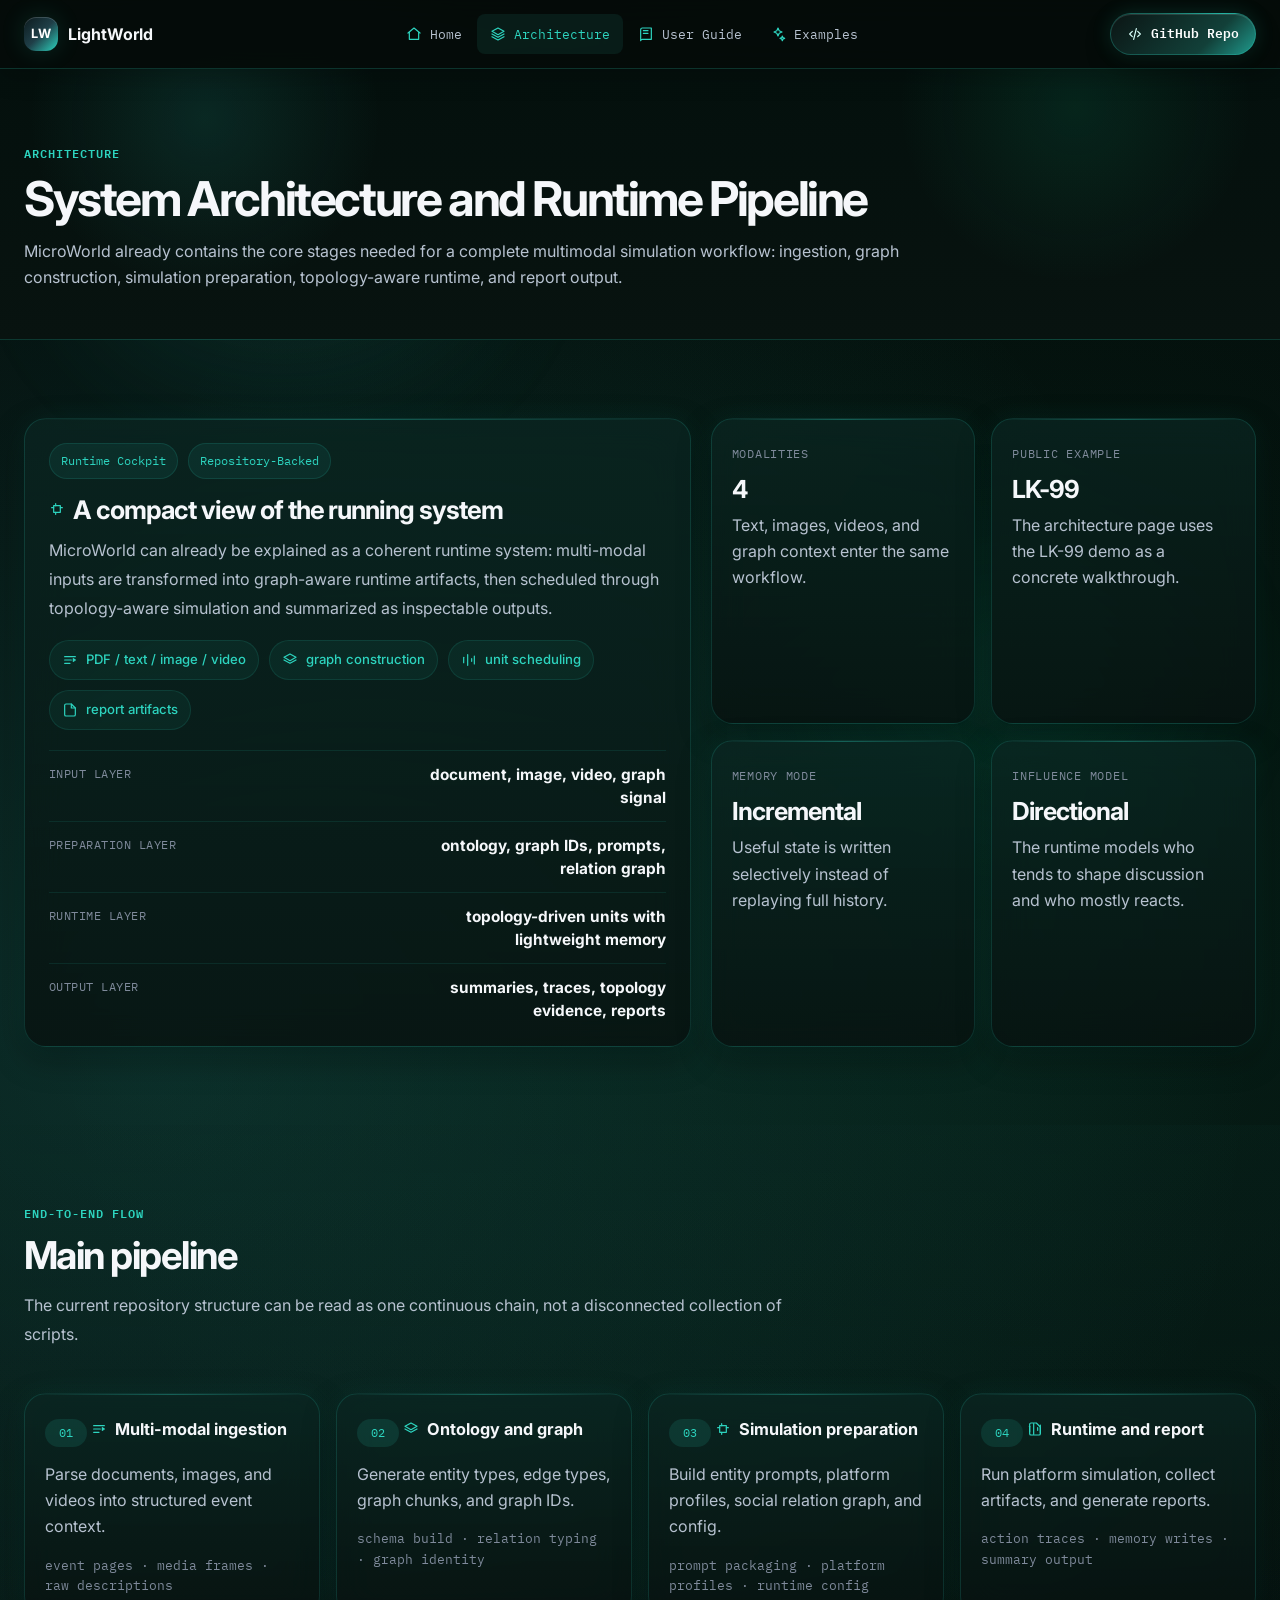
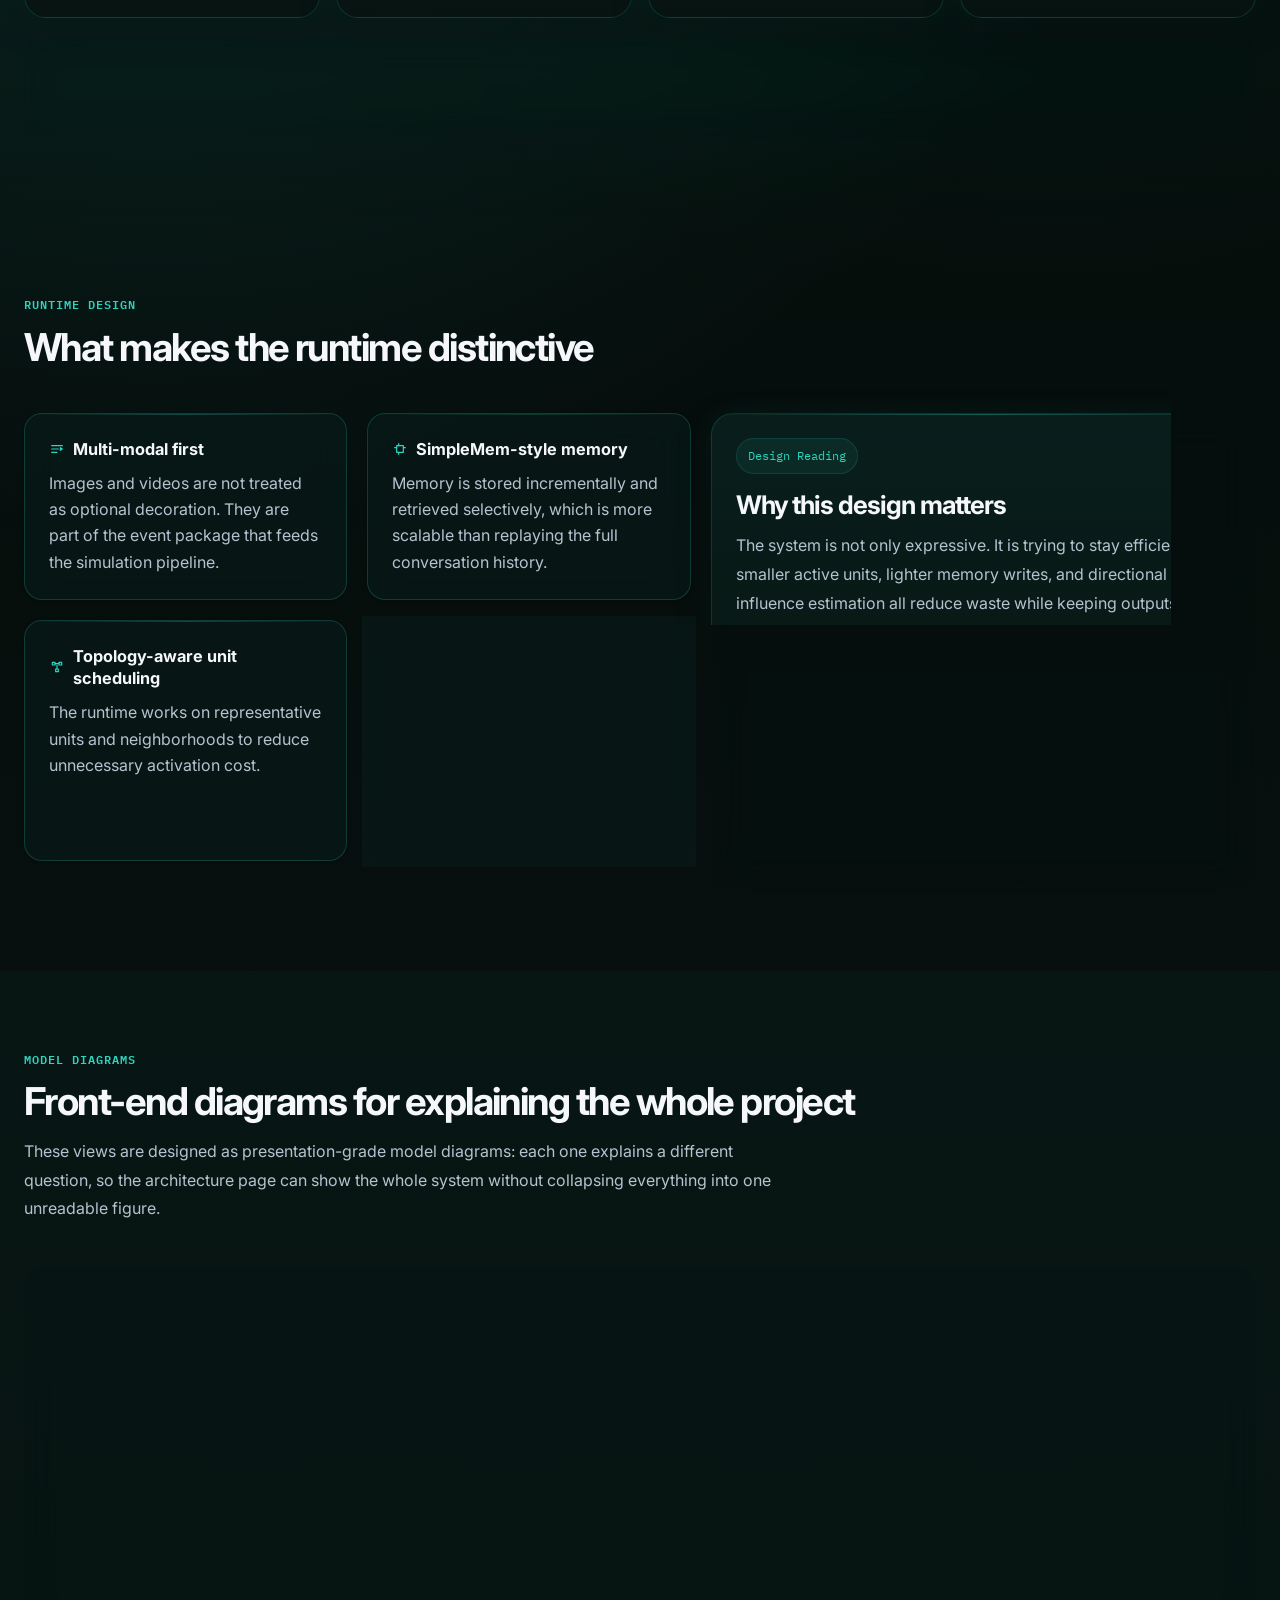
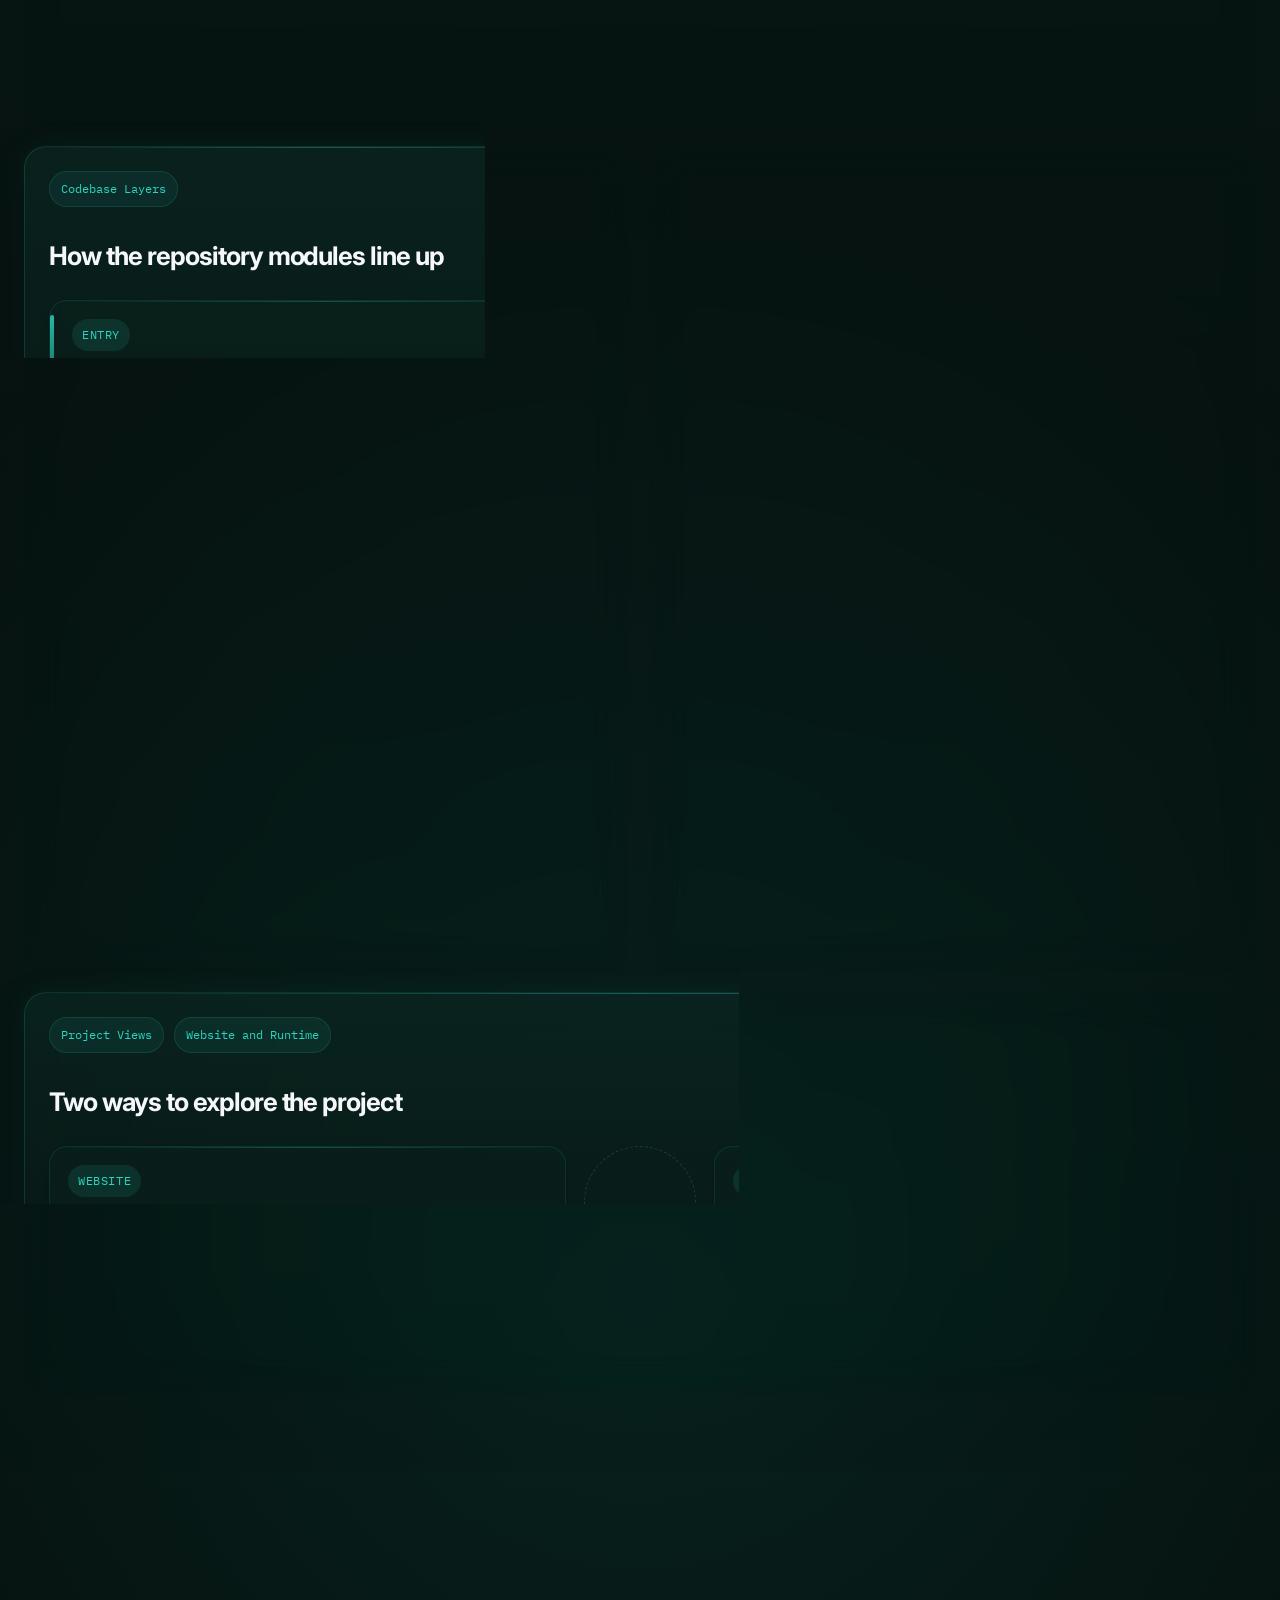
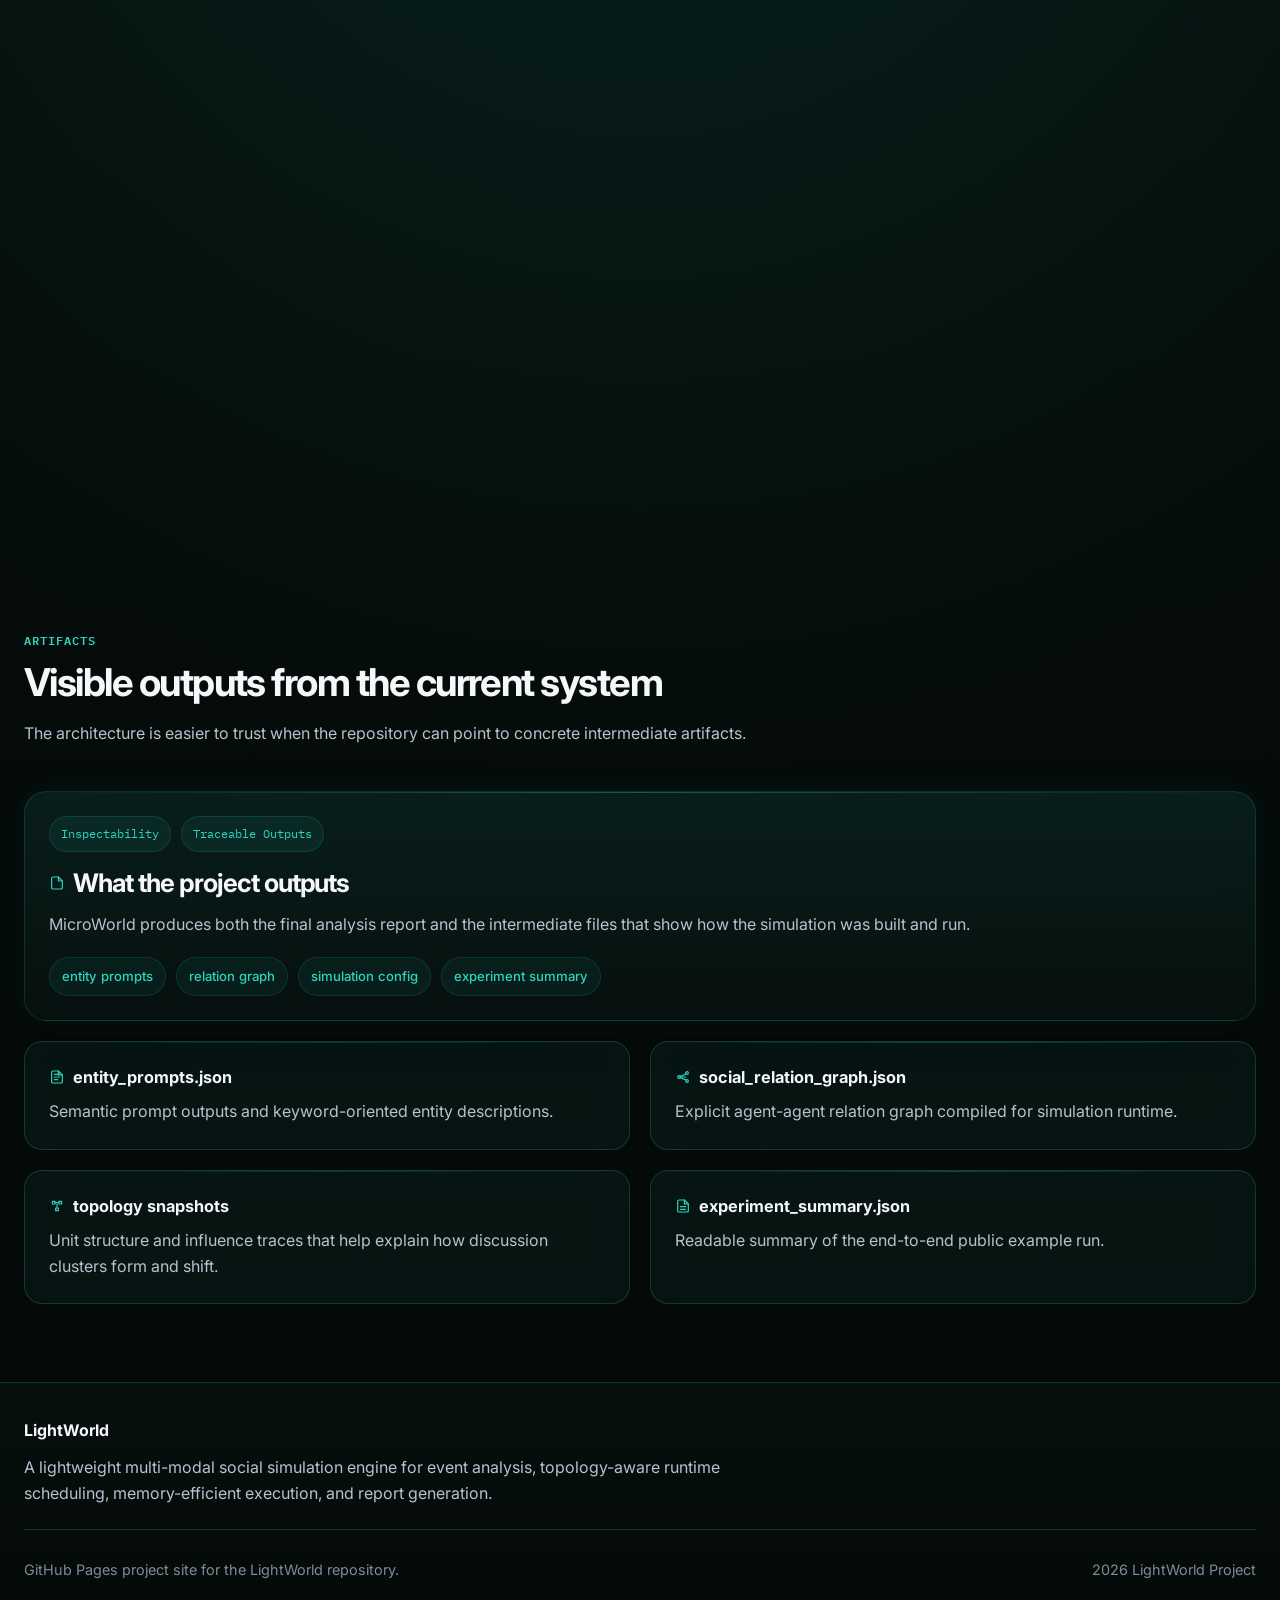
==== docs/architecture.html @ 92750563 "Rename runtime package to MicroWorld" ====
<!DOCTYPE html>
<html lang="en">
  <head>
    <meta charset="UTF-8" />
    <meta name="viewport" content="width=device-width, initial-scale=1.0" />
    <title>MicroWorld | Architecture</title>
    <link rel="icon" href="./favicon.svg" type="image/svg+xml" />
    <link rel="preconnect" href="https://fonts.googleapis.com" />
    <link rel="preconnect" href="https://fonts.gstatic.com" crossorigin />
    <link
      href="https://fonts.googleapis.com/css2?family=Inter:wght@400;500;600;700;800&family=IBM+Plex+Mono:wght@400;500;600&display=swap"
      rel="stylesheet"
    />
    <link rel="stylesheet" href="./styles.css" />
  </head>
  <body
    data-page="architecture"
    data-nav-cta-text="GitHub Repo"
    data-nav-cta-href="https://github.com/d2i-cuhksz/LightWorld"
    data-nav-cta-target="_blank"
  >
    <nav id="main-nav"></nav>

    <section class="subpage-hero">
      <div class="container">
        <div class="section-label">Architecture</div>
        <h1 class="subpage-title">System Architecture and Runtime Pipeline</h1>
        <p class="subpage-desc">
          MicroWorld already contains the core stages needed for a complete
          multimodal simulation workflow: ingestion, graph construction,
          simulation preparation, topology-aware runtime, and report output.
        </p>
      </div>
    </section>

    <section class="section reveal">
      <div class="container">
        <div class="system-cockpit">
          <article class="signal-board signal-board-large">
            <div class="board-topline">
              <span class="board-tag">Runtime Cockpit</span>
              <span class="board-tag">Repository-Backed</span>
            </div>
            <h2 class="board-title title-with-icon"><svg class="ui-icon" viewBox="0 0 24 24" aria-hidden="true"><path d="M7 7h10v10H7z"></path><path d="M4 10h3"></path><path d="M17 10h3"></path><path d="M10 4v3"></path><path d="M10 17v3"></path></svg><span>A compact view of the running system</span></h2>
            <p class="board-desc">
              MicroWorld can already be explained as a coherent runtime system:
              multi-modal inputs are transformed into graph-aware runtime
              artifacts, then scheduled through topology-aware simulation and
              summarized as inspectable outputs.
            </p>
            <div class="command-chip-row">
              <span class="command-chip"><svg class="ui-icon" viewBox="0 0 24 24" aria-hidden="true"><path d="M4 7h16"></path><path d="M4 12h10"></path><path d="M4 17h8"></path><path d="m17 10 3 2-3 2Z"></path></svg><span>PDF / text / image / video</span></span>
              <span class="command-chip"><svg class="ui-icon" viewBox="0 0 24 24" aria-hidden="true"><path d="M12 3 3 8l9 5 9-5-9-5Z"></path><path d="m3 12 9 5 9-5"></path></svg><span>graph construction</span></span>
              <span class="command-chip"><svg class="ui-icon" viewBox="0 0 24 24" aria-hidden="true"><path d="M4 16V8"></path><path d="M10 20V4"></path><path d="M16 14V10"></path><path d="M20 18V6"></path></svg><span>unit scheduling</span></span>
              <span class="command-chip"><svg class="ui-icon" viewBox="0 0 24 24" aria-hidden="true"><path d="M14 3H6a2 2 0 0 0-2 2v14a2 2 0 0 0 2 2h12a2 2 0 0 0 2-2V9Z"></path><path d="M14 3v6h6"></path></svg><span>report artifacts</span></span>
            </div>
            <div class="board-list">
              <div class="board-list-row">
                <span>Input layer</span>
                <strong>document, image, video, graph signal</strong>
              </div>
              <div class="board-list-row">
                <span>Preparation layer</span>
                <strong>ontology, graph IDs, prompts, relation graph</strong>
              </div>
              <div class="board-list-row">
                <span>Runtime layer</span>
                <strong>topology-driven units with lightweight memory</strong>
              </div>
              <div class="board-list-row">
                <span>Output layer</span>
                <strong>summaries, traces, topology evidence, reports</strong>
              </div>
            </div>
          </article>

          <div class="status-grid">
            <article class="status-card">
              <span class="status-label">Modalities</span>
              <strong>4</strong>
              <p>Text, images, videos, and graph context enter the same workflow.</p>
            </article>
            <article class="status-card">
              <span class="status-label">Public Example</span>
              <strong>LK-99</strong>
              <p>The architecture page uses the LK-99 demo as a concrete walkthrough.</p>
            </article>
            <article class="status-card">
              <span class="status-label">Memory Mode</span>
              <strong>Incremental</strong>
              <p>Useful state is written selectively instead of replaying full history.</p>
            </article>
            <article class="status-card">
              <span class="status-label">Influence Model</span>
              <strong>Directional</strong>
              <p>The runtime models who tends to shape discussion and who mostly reacts.</p>
            </article>
          </div>
        </div>
      </div>
    </section>

    <section class="section section-alt reveal">
      <div class="container">
        <div class="section-header">
          <div class="section-label">End-to-End Flow</div>
          <h2 class="section-title">Main pipeline</h2>
          <p class="section-desc">
            The current repository structure can be read as one continuous chain,
            not a disconnected collection of scripts.
          </p>
        </div>
        <div class="pipeline-shell">
          <article class="pipeline-stage">
            <div class="stage-index">01</div>
            <h3 class="title-with-icon"><svg class="ui-icon" viewBox="0 0 24 24" aria-hidden="true"><path d="M4 7h16"></path><path d="M4 12h10"></path><path d="M4 17h8"></path><path d="m17 10 3 2-3 2Z"></path></svg><span>Multi-modal ingestion</span></h3>
            <p>Parse documents, images, and videos into structured event context.</p>
            <div class="stage-meta">event pages · media frames · raw descriptions</div>
          </article>
          <article class="pipeline-stage">
            <div class="stage-index">02</div>
            <h3 class="title-with-icon"><svg class="ui-icon" viewBox="0 0 24 24" aria-hidden="true"><path d="M12 3 3 8l9 5 9-5-9-5Z"></path><path d="m3 12 9 5 9-5"></path></svg><span>Ontology and graph</span></h3>
            <p>Generate entity types, edge types, graph chunks, and graph IDs.</p>
            <div class="stage-meta">schema build · relation typing · graph identity</div>
          </article>
          <article class="pipeline-stage">
            <div class="stage-index">03</div>
            <h3 class="title-with-icon"><svg class="ui-icon" viewBox="0 0 24 24" aria-hidden="true"><path d="M7 7h10v10H7z"></path><path d="M4 10h3"></path><path d="M17 10h3"></path><path d="M10 4v3"></path><path d="M10 17v3"></path></svg><span>Simulation preparation</span></h3>
            <p>Build entity prompts, platform profiles, social relation graph, and config.</p>
            <div class="stage-meta">prompt packaging · platform profiles · runtime config</div>
          </article>
          <article class="pipeline-stage">
            <div class="stage-index">04</div>
            <h3 class="title-with-icon"><svg class="ui-icon" viewBox="0 0 24 24" aria-hidden="true"><path d="M4 16V8"></path><path d="M10 20V4"></path><path d="M16 14V10"></path><path d="M20 18V6"></path><path d="M14 3H6a2 2 0 0 0-2 2v14a2 2 0 0 0 2 2h12a2 2 0 0 0 2-2V9Z"></path></svg><span>Runtime and report</span></h3>
            <p>Run platform simulation, collect artifacts, and generate reports.</p>
            <div class="stage-meta">action traces · memory writes · summary output</div>
          </article>
        </div>
        <div class="pipeline-footnote insight-box">
          <p>
            The important point is continuity: input parsing, graph build,
            simulation preparation, runtime artifacts, and reports already exist
            in one repository path instead of as disconnected demos.
          </p>
        </div>
      </div>
    </section>

    <section class="section reveal">
      <div class="container">
        <div class="section-header">
          <div class="section-label">Runtime Design</div>
          <h2 class="section-title">What makes the runtime distinctive</h2>
        </div>
        <div class="runtime-board">
          <div class="feature-grid runtime-feature-grid">
            <article class="feature-card">
              <h3 class="title-with-icon"><svg class="ui-icon" viewBox="0 0 24 24" aria-hidden="true"><path d="M4 7h16"></path><path d="M4 12h10"></path><path d="M4 17h8"></path><path d="m17 10 3 2-3 2Z"></path></svg><span>Multi-modal first</span></h3>
              <p>
                Images and videos are not treated as optional decoration. They are
                part of the event package that feeds the simulation pipeline.
              </p>
            </article>
            <article class="feature-card">
              <h3 class="title-with-icon"><svg class="ui-icon" viewBox="0 0 24 24" aria-hidden="true"><path d="M7 7h10v10H7z"></path><path d="M4 10h3"></path><path d="M17 10h3"></path><path d="M10 4v3"></path><path d="M10 17v3"></path></svg><span>SimpleMem-style memory</span></h3>
              <p>
                Memory is stored incrementally and retrieved selectively, which is
                more scalable than replaying the full conversation history.
              </p>
            </article>
            <article class="feature-card">
              <h3 class="title-with-icon"><svg class="ui-icon" viewBox="0 0 24 24" aria-hidden="true"><path d="M5 5h4v4H5z"></path><path d="M15 5h4v4h-4z"></path><path d="M10 15h4v4h-4z"></path><path d="M9 7h6"></path><path d="M12 9v6"></path></svg><span>Topology-aware unit scheduling</span></h3>
              <p>
                The runtime works on representative units and neighborhoods to
                reduce unnecessary activation cost.
              </p>
            </article>
            <article class="feature-card">
              <h3 class="title-with-icon"><svg class="ui-icon" viewBox="0 0 24 24" aria-hidden="true"><path d="M4 18 10 12l4 4 6-8"></path><path d="M20 8v5h-5"></path></svg><span>Directional influence reading</span></h3>
              <p>
                The runtime estimates influence direction instead of assuming
                balanced pairwise effects, so public-facing outputs can explain
                who tends to lead and who tends to follow.
              </p>
            </article>
          </div>
          <article class="signal-board runtime-note">
            <div class="board-topline">
              <span class="board-tag">Design Reading</span>
            </div>
            <h3 class="board-title">Why this design matters</h3>
            <p class="board-desc">
              The system is not only expressive. It is trying to stay efficient:
              smaller active units, lighter memory writes, and directional
              influence estimation all reduce waste while keeping outputs easier
              to interpret.
            </p>
            <div class="board-list">
              <div class="board-list-row">
                <span>Efficiency</span>
                <strong>avoid activating every agent in every round</strong>
              </div>
              <div class="board-list-row">
                <span>Interpretability</span>
                <strong>make directed effects visible in a readable way</strong>
              </div>
              <div class="board-list-row">
                <span>Practicality</span>
                <strong>surface artifacts that can be inspected outside the runtime</strong>
              </div>
            </div>
          </article>
        </div>
      </div>
    </section>

    <section class="section section-alt reveal">
      <div class="container">
        <div class="section-header">
          <div class="section-label">Model Diagrams</div>
          <h2 class="section-title">Front-end diagrams for explaining the whole project</h2>
          <p class="section-desc">
            These views are designed as presentation-grade model diagrams: each
            one explains a different question, so the architecture page can show
            the whole system without collapsing everything into one unreadable figure.
          </p>
        </div>

        <div class="diagram-grid">
          <article class="signal-board diagram-panel diagram-panel-wide">
            <div class="board-topline">
              <span class="board-tag">System Overview</span>
              <span class="board-tag">Big Picture</span>
            </div>
            <h3 class="board-title">From raw event material to inspectable simulation evidence</h3>
            <p class="board-desc">
              This is the one-slide explanation of MicroWorld. If someone only
              has thirty seconds, this should be the diagram they see first.
            </p>
            <div class="diagram-flow">
              <article class="diagram-node">
                <span class="diagram-node-label">Inputs</span>
                <strong>Text, image, video, source pages</strong>
                <p>Example inputs and user event material.</p>
              </article>
              <div class="diagram-arrow">parse</div>
              <article class="diagram-node">
                <span class="diagram-node-label">Ingestion</span>
                <strong>Normalize multi-modal context</strong>
                <p>Extract text, fields, manifests, and media references.</p>
              </article>
              <div class="diagram-arrow">compile</div>
              <article class="diagram-node">
                <span class="diagram-node-label">Graph Build</span>
                <strong>Ontology, entities, relations</strong>
                <p>Compile graph-aware context and stable graph IDs.</p>
              </article>
              <div class="diagram-arrow">prepare</div>
              <article class="diagram-node">
                <span class="diagram-node-label">Simulation</span>
                <strong>Profiles, topology, platform runtime</strong>
                <p>Build profiles and run topology-aware platform interactions.</p>
              </article>
              <div class="diagram-arrow">inspect</div>
              <article class="diagram-node">
                <span class="diagram-node-label">Artifacts</span>
                <strong>Memory traces, logs, reports</strong>
                <p>Expose summaries, action traces, topology evidence, and reports.</p>
              </article>
            </div>
          </article>

          <article class="signal-board diagram-panel">
            <div class="board-topline">
              <span class="board-tag">Codebase Layers</span>
            </div>
            <h3 class="board-title">How the repository modules line up</h3>
            <div class="diagram-layer-stack">
              <div class="diagram-layer">
                <span class="diagram-layer-kicker">Entry</span>
                <strong>cli / api</strong>
                <p>Commands and HTTP routes that trigger the system.</p>
              </div>
              <div class="diagram-layer">
                <span class="diagram-layer-kicker">Orchestration</span>
                <strong>application</strong>
                <p>End-to-end services that stitch the pipeline together.</p>
              </div>
              <div class="diagram-layer">
                <span class="diagram-layer-kicker">Core Engines</span>
                <strong>ingestion · graph · simulation · reporting</strong>
                <p>The main modules that parse material, build graph context, run interactions, and summarize results.</p>
              </div>
              <div class="diagram-layer">
                <span class="diagram-layer-kicker">Support</span>
                <strong>storage · config · infrastructure · telemetry</strong>
                <p>Persistence, runtime configuration, model access, retries, and logging.</p>
              </div>
            </div>
          </article>

          <article class="signal-board diagram-panel">
            <div class="board-topline">
              <span class="board-tag">Full-Run Sequence</span>
            </div>
            <h3 class="board-title">What one end-to-end run actually does</h3>
            <div class="diagram-sequence">
              <div class="sequence-step">
                <span class="sequence-index">01</span>
                <div>
                  <strong>Load config and files</strong>
                  <p>`microworld-full-run` resolves input files and runtime options.</p>
                </div>
              </div>
              <div class="sequence-step">
                <span class="sequence-index">02</span>
                <div>
                  <strong>Build project context</strong>
                  <p>Ingestion generates extracted text, content manifests, and project state.</p>
                </div>
              </div>
              <div class="sequence-step">
                <span class="sequence-index">03</span>
                <div>
                  <strong>Compile graph artifacts</strong>
                  <p>Ontology, entities, graph snapshots, and relation signals are created.</p>
                </div>
              </div>
              <div class="sequence-step">
                <span class="sequence-index">04</span>
                <div>
                  <strong>Prepare simulation runtime</strong>
                  <p>Profiles, prompts, social graph, topology units, and simulation config are emitted.</p>
                </div>
              </div>
              <div class="sequence-step">
                <span class="sequence-index">05</span>
                <div>
                  <strong>Run platforms and collect evidence</strong>
                  <p>Platform actions, memory writes, and optional report outputs are recorded for inspection.</p>
                </div>
              </div>
            </div>
          </article>

          <article class="signal-board diagram-panel diagram-panel-wide">
            <div class="board-topline">
              <span class="board-tag">Project Views</span>
              <span class="board-tag">Website and Runtime</span>
            </div>
            <h3 class="board-title">Two ways to explore the project</h3>
            <div class="deployment-map">
              <article class="deployment-node">
                <span class="diagram-layer-kicker">Website</span>
                <strong>Project pages</strong>
                <p>Overview, architecture diagrams, user guide, and example pages.</p>
                <div class="command-chip-row">
                  <span class="command-chip">index.html</span>
                  <span class="command-chip">architecture.html</span>
                  <span class="command-chip">examples.html</span>
                </div>
              </article>
              <div class="deployment-divider">
                <span>run locally</span>
              </div>
              <article class="deployment-node">
                <span class="diagram-layer-kicker">Runtime</span>
                <strong>Python workflow</strong>
                <p>Commands for ingestion, graph building, simulation, and report generation.</p>
                <div class="command-chip-row">
                  <span class="command-chip">microworld-api</span>
                  <span class="command-chip">microworld-local-pipeline</span>
                  <span class="command-chip">microworld-full-run</span>
                </div>
              </article>
            </div>
          </article>
        </div>
      </div>
    </section>

    <section class="section section-alt reveal">
      <div class="container">
        <div class="section-header">
          <div class="section-label">Repository Entry Points</div>
          <h2 class="section-title">Main commands</h2>
        </div>
        <div class="operations-grid">
          <article class="code-card">
            <h3>Backend entry points</h3>
            <div class="code-block">
              <code>uv run microworld-api
uv run microworld-local-pipeline --config /abs/path/to/local_pipeline.json
uv run microworld-parallel-sim --config /abs/path/to/simulation_config.json
uv run microworld-full-run --config /abs/path/to/full_run.config.json</code>
            </div>
          </article>
          <div class="operations-stack">
            <article class="deployment-card">
              <h3>Project website</h3>
              <p>
                Use the website to understand the workflow, browse examples, and
                read the architecture and guide pages.
              </p>
              <ul class="plain-list">
                <li>Project overview</li>
                <li>Architecture diagrams</li>
                <li>Example pages</li>
              </ul>
            </article>
            <article class="deployment-card">
              <h3>Local runtime</h3>
              <p>
                Use the Python commands to run ingestion, simulation, and report
                generation on your own machine.
              </p>
            </article>
          </div>
        </div>
      </div>
    </section>

    <section class="section reveal">
      <div class="container">
        <div class="section-header">
          <div class="section-label">Artifacts</div>
          <h2 class="section-title">Visible outputs from the current system</h2>
          <p class="section-desc">
            The architecture is easier to trust when the repository can point to
            concrete intermediate artifacts.
          </p>
        </div>
        <div class="artifact-board">
          <article class="signal-board artifact-highlight">
            <div class="board-topline">
              <span class="board-tag">Inspectability</span>
              <span class="board-tag">Traceable Outputs</span>
            </div>
            <h3 class="board-title title-with-icon"><svg class="ui-icon" viewBox="0 0 24 24" aria-hidden="true"><path d="M14 3H6a2 2 0 0 0-2 2v14a2 2 0 0 0 2 2h12a2 2 0 0 0 2-2V9Z"></path><path d="M14 3v6h6"></path></svg><span>What the project outputs</span></h3>
            <p class="board-desc">
              MicroWorld produces both the final analysis report and the
              intermediate files that show how the simulation was built and run.
            </p>
            <div class="command-chip-row">
              <span class="command-chip">entity prompts</span>
              <span class="command-chip">relation graph</span>
              <span class="command-chip">simulation config</span>
              <span class="command-chip">experiment summary</span>
            </div>
          </article>
          <article class="feature-card">
            <h3 class="title-with-icon"><svg class="ui-icon" viewBox="0 0 24 24" aria-hidden="true"><path d="M8 8h8"></path><path d="M8 12h8"></path><path d="M8 16h5"></path><path d="M14 3H6a2 2 0 0 0-2 2v14a2 2 0 0 0 2 2h12a2 2 0 0 0 2-2V9Z"></path><path d="M14 3v6h6"></path></svg><span>entity_prompts.json</span></h3>
            <p>Semantic prompt outputs and keyword-oriented entity descriptions.</p>
          </article>
          <article class="feature-card">
            <h3 class="title-with-icon"><svg class="ui-icon" viewBox="0 0 24 24" aria-hidden="true"><circle cx="6" cy="12" r="2"></circle><circle cx="18" cy="6" r="2"></circle><circle cx="18" cy="18" r="2"></circle><path d="M8 12h8"></path><path d="M16.5 7.5 8 11"></path><path d="M16.5 16.5 8 13"></path></svg><span>social_relation_graph.json</span></h3>
            <p>Explicit agent-agent relation graph compiled for simulation runtime.</p>
          </article>
          <article class="feature-card">
            <h3 class="title-with-icon"><svg class="ui-icon" viewBox="0 0 24 24" aria-hidden="true"><path d="M5 5h4v4H5z"></path><path d="M15 5h4v4h-4z"></path><path d="M10 15h4v4h-4z"></path><path d="M9 7h6"></path><path d="M12 9v6"></path></svg><span>topology snapshots</span></h3>
            <p>Unit structure and influence traces that help explain how discussion clusters form and shift.</p>
          </article>
          <article class="feature-card">
            <h3 class="title-with-icon"><svg class="ui-icon" viewBox="0 0 24 24" aria-hidden="true"><path d="M14 3H6a2 2 0 0 0-2 2v14a2 2 0 0 0 2 2h12a2 2 0 0 0 2-2V9Z"></path><path d="M14 3v6h6"></path><path d="M8 17h8"></path><path d="M8 13h8"></path></svg><span>experiment_summary.json</span></h3>
            <p>Readable summary of the end-to-end public example run.</p>
          </article>
        </div>
      </div>
    </section>

    <footer id="main-footer"></footer>

    <script src="template.js"></script>
    <script src="app.js"></script>
  </body>
</html>
---- docs/styles.css ----
:root {
  --primary: #2dd4bf;
  --primary-dark: #0f8f84;
  --primary-soft: rgba(45, 212, 191, 0.18);
  --primary-glow: rgba(45, 212, 191, 0.3);
  --accent: #f59e0b;
  --accent-soft: rgba(245, 158, 11, 0.14);
  --text: #f5f7fa;
  --text-secondary: #b7c2d0;
  --text-muted: #7f8a9b;
  --border: rgba(45, 212, 191, 0.2);
  --border-light: rgba(45, 212, 191, 0.1);
  --bg: #050608;
  --bg-alt: #090d12;
  --panel: rgba(9, 30, 28, 0.56);
  --panel-strong: rgba(13, 44, 40, 0.72);
  --success: #157347;
  --warning: #b97812;
  --shadow-sm: 0 1px 3px rgba(0, 0, 0, 0.2);
  --shadow: 0 12px 32px rgba(0, 0, 0, 0.34), 0 0 28px rgba(45, 212, 191, 0.08);
  --shadow-lg: 0 28px 72px rgba(0, 0, 0, 0.42), 0 0 54px rgba(45, 212, 191, 0.12);
  --radius: 10px;
  --radius-lg: 18px;
  --radius-xl: 28px;
  --max-width: 1360px;
  --transition: 180ms ease;
  --mono: "IBM Plex Mono", "SFMono-Regular", monospace;
  --font: "Inter", -apple-system, BlinkMacSystemFont, "Segoe UI", sans-serif;
}

*,
*::before,
*::after {
  box-sizing: border-box;
}

html {
  scroll-behavior: smooth;
}

body {
  margin: 0;
  font-family: var(--font);
  background:
    radial-gradient(circle at 12% 16%, rgba(45, 212, 191, 0.18), transparent 20%),
    radial-gradient(circle at 82% 14%, rgba(16, 185, 129, 0.12), transparent 18%),
    radial-gradient(circle at 50% 70%, rgba(20, 184, 166, 0.12), transparent 24%),
    linear-gradient(180deg, #030706 0%, #07110f 46%, #040907 100%);
  color: var(--text);
  line-height: 1.65;
  -webkit-font-smoothing: antialiased;
  -moz-osx-font-smoothing: grayscale;
  overflow-x: hidden;
}

body::before,
body::after {
  content: "";
  position: fixed;
  inset: auto;
  pointer-events: none;
  z-index: -1;
  border-radius: 999px;
  filter: blur(80px);
  opacity: 0.6;
}

body::before {
  top: 12%;
  left: 8%;
  width: 360px;
  height: 240px;
  background: rgba(45, 212, 191, 0.22);
  animation: driftA 24s ease-in-out infinite;
}

body::after {
  right: 8%;
  bottom: 12%;
  width: 320px;
  height: 220px;
  background: rgba(16, 185, 129, 0.16);
  animation: driftB 28s ease-in-out infinite;
}

a {
  color: inherit;
  text-decoration: none;
}

img {
  display: block;
  width: 100%;
}

.ui-icon {
  width: 1rem;
  height: 1rem;
  flex: none;
  stroke: currentColor;
  fill: none;
  stroke-width: 1.8;
  stroke-linecap: round;
  stroke-linejoin: round;
}

.nav-link-inner,
.btn-label,
.title-with-icon,
.metric-heading {
  display: inline-flex;
  align-items: center;
  gap: 8px;
}

.nav-link-inner .ui-icon,
.title-with-icon .ui-icon,
.metric-heading .ui-icon,
.landing-card-link .ui-icon {
  color: var(--primary);
}

code,
pre,
.section-label,
.nav-links a,
.nav-cta,
.hero-badge,
.card-pill,
.meta-strip,
.tab-button,
.step-number {
  font-family: var(--mono);
}

nav {
  position: sticky;
  top: 0;
  z-index: 100;
  background: rgba(5, 12, 10, 0.88);
  backdrop-filter: blur(14px);
  border-bottom: 1px solid var(--border);
  box-shadow: 0 8px 24px rgba(0, 0, 0, 0.2);
}

.nav-inner {
  max-width: var(--max-width);
  margin: 0 auto;
  padding: 0 24px;
  height: 68px;
  display: flex;
  align-items: center;
  justify-content: space-between;
  gap: 18px;
}

.nav-brand {
  display: flex;
  align-items: center;
  gap: 10px;
  font-weight: 700;
  color: var(--text);
}

.nav-logo {
  width: 34px;
  height: 34px;
  display: inline-flex;
  align-items: center;
  justify-content: center;
  border-radius: 12px;
  background: linear-gradient(135deg, #0d1a1d, #1f3f48 50%, #2dd4bf);
  color: #fff;
  font-size: 0.8rem;
  font-weight: 700;
  box-shadow: inset 0 1px 0 rgba(255, 255, 255, 0.16), 0 0 24px rgba(45, 212, 191, 0.15);
}

.nav-links {
  list-style: none;
  display: flex;
  gap: 2px;
  margin: 0;
  padding: 0;
}

.nav-links a {
  display: inline-flex;
  align-items: center;
  padding: 9px 13px;
  border-radius: 8px;
  font-size: 0.84rem;
  color: var(--text-secondary);
  transition: color var(--transition), background var(--transition);
}

.nav-links a:hover,
.nav-links a.active {
  color: var(--primary);
  background: rgba(45, 212, 191, 0.09);
}

.nav-cta {
  display: inline-flex;
  align-items: center;
  gap: 8px;
  padding: 9px 16px;
  border-radius: 999px;
  background: linear-gradient(135deg, #0b1514, #124039 34%, #21a597 52%, #124039 70%, #091211);
  background-size: 200% 200%;
  color: #fff;
  font-size: 0.82rem;
  font-weight: 600;
  transition: background var(--transition), transform var(--transition), border-color var(--transition);
  border: 1px solid rgba(45, 212, 191, 0.28);
  box-shadow: inset 0 1px 0 rgba(255, 255, 255, 0.12), 0 10px 26px rgba(0, 0, 0, 0.25), 0 0 20px rgba(45, 212, 191, 0.16);
  animation: metalShift 8s ease infinite;
}

.nav-cta:hover {
  border-color: rgba(45, 212, 191, 0.42);
  transform: translateY(-1px);
}

.hero {
  padding: 86px 24px 78px;
  border-bottom: 1px solid var(--border);
  background:
    radial-gradient(circle at 18% 18%, rgba(45, 212, 191, 0.18), transparent 16%),
    radial-gradient(circle at 84% 12%, rgba(16, 185, 129, 0.13), transparent 14%),
    radial-gradient(circle at 50% 46%, rgba(45, 212, 191, 0.09), transparent 20%),
    linear-gradient(180deg, #04100d 0%, #07110f 65%, #050907 100%);
}

.hero-inner {
  max-width: var(--max-width);
  margin: 0 auto;
  padding: 18px 0;
}

.hero-layout {
  display: grid;
  grid-template-columns: minmax(0, 1.05fr) minmax(360px, 0.95fr);
  gap: 28px;
  align-items: center;
}

.hero-copy {
  position: relative;
  z-index: 2;
}

.hero-panel-shell {
  display: grid;
  gap: 16px;
}

.hero-terminal-panel {
  position: relative;
  overflow: hidden;
  padding: 18px;
  border-radius: 24px;
  background: linear-gradient(180deg, rgba(8, 30, 27, 0.64), rgba(7, 16, 15, 0.76));
  border: 1px solid rgba(45, 212, 191, 0.18);
  backdrop-filter: blur(18px) saturate(1.2);
  box-shadow: var(--shadow-lg);
}

.hero-terminal-panel::before {
  content: "";
  position: absolute;
  inset: 0;
  background: radial-gradient(circle at 80% 20%, rgba(45, 212, 191, 0.12), transparent 28%);
  pointer-events: none;
}

.terminal-topline {
  display: flex;
  gap: 8px;
  margin-bottom: 14px;
}

.terminal-topline span {
  width: 10px;
  height: 10px;
  border-radius: 999px;
  background: rgba(255, 255, 255, 0.25);
}

.terminal-topline span:nth-child(1) {
  background: rgba(245, 158, 11, 0.9);
}

.terminal-topline span:nth-child(2) {
  background: rgba(45, 212, 191, 0.8);
}

.terminal-topline span:nth-child(3) {
  background: rgba(255, 255, 255, 0.45);
}

.hero-console {
  margin-top: 0;
}

.hero-stat-grid {
  display: grid;
  grid-template-columns: repeat(2, minmax(0, 1fr));
  gap: 14px;
}

.hero-stat-box {
  min-height: 118px;
}

.hero-chips {
  display: flex;
  flex-wrap: wrap;
  gap: 10px;
  margin-top: 18px;
}

.hero-chips span {
  display: inline-flex;
  align-items: center;
  gap: 8px;
  padding: 8px 12px;
  border-radius: 999px;
  background: rgba(45, 212, 191, 0.06);
  border: 1px solid rgba(45, 212, 191, 0.12);
  color: var(--text-secondary);
  font-size: 0.82rem;
}

.hero-badge {
  display: inline-flex;
  align-items: center;
  padding: 7px 18px;
  border-radius: 999px;
  background: rgba(45, 212, 191, 0.06);
  color: var(--primary);
  font-size: 0.74rem;
  letter-spacing: 0.05em;
  margin-bottom: 26px;
  border: 1px solid rgba(45, 212, 191, 0.12);
}

.hero h1 {
  margin: 0 0 22px;
  font-size: clamp(3rem, 6vw, 5.1rem);
  line-height: 1.08;
  letter-spacing: -0.05em;
}

.hero-title-main,
.hero-title-sub {
  display: block;
}

.hero-title-sub {
  margin-top: 12px;
  max-width: 28ch;
  font-size: clamp(1.1rem, 2vw, 1.6rem);
  line-height: 1.35;
  letter-spacing: -0.02em;
  color: var(--text-secondary);
  font-weight: 600;
}

.hero-abstract {
  max-width: 58ch;
  margin: 0 0 32px;
  color: var(--text-secondary);
  font-size: 1.06rem;
  line-height: 1.8;
}

.hero-actions {
  display: flex;
  justify-content: flex-start;
  gap: 12px;
  flex-wrap: wrap;
}

.btn-primary,
.btn-outline {
  display: inline-flex;
  align-items: center;
  justify-content: center;
  padding: 12px 22px;
  border-radius: 8px;
  font-size: 0.94rem;
  font-weight: 600;
  transition: transform var(--transition), background var(--transition), color var(--transition), border-color var(--transition);
}

.btn-primary {
  background: linear-gradient(135deg, #081715, #0f3b35 34%, #1eb9a8 52%, #0f3b35 70%, #07110f);
  background-size: 200% 200%;
  color: #fff;
  border: 1px solid rgba(45, 212, 191, 0.3);
  box-shadow: inset 0 1px 0 rgba(255, 255, 255, 0.12), 0 2px 18px rgba(0, 0, 0, 0.35), 0 0 26px rgba(45, 212, 191, 0.16);
  animation: metalShift 9s ease infinite;
}

.btn-primary:hover {
  transform: translateY(-1px);
  box-shadow: inset 0 1px 0 rgba(255, 255, 255, 0.12), 0 8px 28px rgba(0, 0, 0, 0.32), 0 0 30px rgba(45, 212, 191, 0.22);
}

.btn-primary .ui-icon,
.nav-cta .ui-icon {
  color: #d7fffa;
}

.btn-outline .ui-icon {
  color: var(--primary);
}

.btn-outline {
  background: rgba(45, 212, 191, 0.07);
  color: #fff;
  border: 1px solid rgba(45, 212, 191, 0.18);
  backdrop-filter: blur(12px);
}

.btn-outline:hover {
  background: rgba(45, 212, 191, 0.11);
  transform: translateY(-1px);
}

.section {
  padding: 78px 24px;
}

.section-alt {
  background:
    linear-gradient(180deg, rgba(12, 43, 38, 0.22), rgba(7, 20, 18, 0.08));
}

.container {
  max-width: var(--max-width);
  margin: 0 auto;
}

.section-header {
  margin-bottom: 44px;
}

.section-label {
  margin-bottom: 10px;
  color: var(--primary);
  font-size: 0.76rem;
  font-weight: 600;
  letter-spacing: 0.08em;
  text-transform: uppercase;
}

.section-title {
  margin: 0 0 14px;
  font-size: clamp(1.8rem, 3vw, 2.5rem);
  line-height: 1.15;
  letter-spacing: -0.04em;
}

.section-desc {
  max-width: 760px;
  margin: 0;
  color: var(--text-secondary);
  font-size: 1rem;
  line-height: 1.8;
}

.two-col-grid,
.overview-grid,
.feature-grid,
.landing-grid,
.split-grid,
.step-grid,
.deployment-grid,
.demo-grid {
  display: grid;
  gap: 20px;
}

.two-col-grid,
.split-grid,
.demo-grid,
.deployment-grid {
  grid-template-columns: repeat(2, minmax(0, 1fr));
}

.overview-grid,
.landing-grid {
  grid-template-columns: repeat(3, minmax(0, 1fr));
}

.feature-grid,
.step-grid {
  grid-template-columns: repeat(4, minmax(0, 1fr));
}

.info-card,
.overview-card,
.feature-card,
.landing-card,
.detail-card,
.step-card,
.deployment-card,
.demo-card,
.placeholder-card,
.code-card,
.figure-board,
.demo-mock,
.insight-box,
.tab-panel-inner {
  background: var(--panel);
  border: 1px solid var(--border);
  border-radius: var(--radius-lg);
  box-shadow: var(--shadow-sm);
  backdrop-filter: blur(16px) saturate(1.15);
}

.info-card,
.overview-card,
.feature-card,
.detail-card,
.step-card,
.deployment-card,
.demo-card,
.placeholder-card,
.code-card,
.tab-panel-inner,
.demo-mock,
.insight-box {
  padding: 24px;
}

.landing-card {
  padding: 24px;
  transition: transform var(--transition), box-shadow var(--transition);
}

.landing-card:hover,
.overview-card:hover,
.feature-card:hover {
  transform: translateY(-3px);
  box-shadow: var(--shadow);
}

.feature-card,
.landing-card,
.overview-card,
.info-card,
.detail-card,
.step-card,
.deployment-card,
.code-card,
.tab-panel-inner,
.placeholder-card {
  position: relative;
  overflow: hidden;
}

.feature-card::before,
.landing-card::before,
.overview-card::before,
.info-card::before,
.detail-card::before,
.step-card::before,
.deployment-card::before,
.code-card::before,
.tab-panel-inner::before,
.placeholder-card::before {
  content: "";
  position: absolute;
  inset: 0 auto auto 0;
  width: 100%;
  height: 1px;
  background: linear-gradient(90deg, transparent, rgba(45, 212, 191, 0.28), transparent);
  opacity: 0.95;
}

.landing-card:nth-child(2n)::before,
.feature-card:nth-child(2n)::before {
  background: linear-gradient(90deg, transparent, rgba(16, 185, 129, 0.24), transparent);
}

.info-card h3,
.overview-card h3,
.feature-card h3,
.landing-card h3,
.detail-card h3,
.step-card h3,
.deployment-card h3,
.demo-card h3,
.placeholder-card h3,
.code-card h3,
.tab-panel-inner h3 {
  margin: 0 0 10px;
  font-size: 1.02rem;
  line-height: 1.35;
}

.info-card p,
.overview-card p,
.feature-card p,
.landing-card p,
.detail-card p,
.step-card p,
.deployment-card p,
.demo-card p,
.placeholder-card p,
.code-card p,
.tab-panel-inner p,
.insight-box p {
  margin: 0;
  color: var(--text-secondary);
}

.plain-list,
.bullet-list {
  margin: 14px 0 0;
  padding-left: 18px;
  color: var(--text-secondary);
}

.plain-list li,
.bullet-list li {
  margin-bottom: 8px;
}

.process-strip {
  display: flex;
  flex-wrap: wrap;
  gap: 10px;
  margin-top: 16px;
}

.process-strip span,
.meta-chip,
.command-chip {
  display: inline-flex;
  align-items: center;
  gap: 8px;
  padding: 8px 12px;
  border-radius: 999px;
  background: rgba(45, 212, 191, 0.06);
  color: var(--primary);
  font-size: 0.82rem;
  font-weight: 500;
  border: 1px solid rgba(45, 212, 191, 0.12);
}

.card-pill,
.step-number {
  display: inline-flex;
  align-items: center;
  justify-content: center;
  min-width: 38px;
  height: 28px;
  padding: 0 10px;
  margin-bottom: 14px;
  border-radius: 999px;
  background: rgba(45, 212, 191, 0.08);
  color: var(--primary);
  font-size: 0.75rem;
}

.landing-card-link {
  display: inline-block;
  margin-top: 18px;
  color: var(--primary);
  font-weight: 600;
}

.subpage-hero {
  padding: 74px 24px 48px;
  border-bottom: 1px solid var(--border);
  background:
    radial-gradient(circle at 84% 14%, rgba(16, 185, 129, 0.12), transparent 16%),
    radial-gradient(circle at 16% 18%, rgba(45, 212, 191, 0.12), transparent 16%),
    linear-gradient(180deg, #04100d 0%, #081310 100%);
}

.subpage-title {
  margin: 0 0 12px;
  font-size: clamp(2.1rem, 4vw, 3rem);
  line-height: 1.1;
  letter-spacing: -0.05em;
}

.subpage-desc {
  max-width: 920px;
  margin: 0;
  color: var(--text-secondary);
  font-size: 1rem;
}

.system-cockpit,
.experiment-shell,
.runtime-board,
.operations-grid,
.example-dashboard {
  display: grid;
  gap: 20px;
}

.system-cockpit,
.experiment-shell {
  grid-template-columns: minmax(0, 1.1fr) minmax(320px, 0.9fr);
}

.runtime-board {
  grid-template-columns: minmax(0, 1.1fr) minmax(300px, 0.9fr);
  align-items: start;
}

.operations-grid,
.example-dashboard {
  grid-template-columns: repeat(2, minmax(0, 1fr));
}

.signal-board,
.comparison-board,
.gallery-board,
.status-card,
.pipeline-stage {
  position: relative;
  overflow: hidden;
  border-radius: 22px;
  border: 1px solid rgba(45, 212, 191, 0.16);
  background: linear-gradient(180deg, rgba(11, 38, 34, 0.72), rgba(8, 18, 16, 0.84));
  box-shadow: var(--shadow);
  backdrop-filter: blur(18px) saturate(1.12);
}

.signal-board::before,
.comparison-board::before,
.gallery-board::before,
.status-card::before,
.pipeline-stage::before {
  content: "";
  position: absolute;
  inset: 0 auto auto 0;
  width: 100%;
  height: 1px;
  background: linear-gradient(90deg, transparent, rgba(45, 212, 191, 0.34), transparent);
}

.signal-board,
.comparison-board,
.gallery-board {
  padding: 24px;
}

.signal-board-large {
  min-height: 100%;
}

.board-topline,
.panel-topline {
  display: flex;
  flex-wrap: wrap;
  gap: 10px;
  margin-bottom: 16px;
}

.board-tag,
.panel-tag {
  display: inline-flex;
  align-items: center;
  gap: 8px;
  padding: 7px 11px;
  border-radius: 999px;
  background: rgba(45, 212, 191, 0.07);
  border: 1px solid rgba(45, 212, 191, 0.14);
  color: var(--primary);
  font-size: 0.76rem;
  font-family: var(--mono);
}

.board-title {
  margin: 0 0 12px;
  font-size: clamp(1.45rem, 2vw, 1.9rem);
  line-height: 1.15;
  letter-spacing: -0.04em;
}

.board-desc {
  margin: 0;
  color: var(--text-secondary);
  line-height: 1.8;
}

.command-chip-row {
  display: flex;
  flex-wrap: wrap;
  gap: 10px;
  margin-top: 18px;
}

.board-list {
  display: grid;
  gap: 12px;
  margin-top: 20px;
}

.board-list-row {
  display: flex;
  justify-content: space-between;
  gap: 18px;
  align-items: flex-start;
  padding-top: 12px;
  border-top: 1px solid rgba(45, 212, 191, 0.1);
}

.board-list-row span {
  color: var(--text-muted);
  font-size: 0.78rem;
  font-family: var(--mono);
  text-transform: uppercase;
  letter-spacing: 0.04em;
}

.board-list-row strong {
  display: block;
  max-width: 28ch;
  color: var(--text);
  font-size: 0.96rem;
  text-align: right;
  line-height: 1.5;
}

.status-grid {
  display: grid;
  grid-template-columns: repeat(2, minmax(0, 1fr));
  gap: 16px;
}

.status-card {
  padding: 20px;
  min-height: 170px;
}

.status-label {
  display: inline-block;
  margin-bottom: 12px;
  color: var(--text-muted);
  font-size: 0.76rem;
  font-family: var(--mono);
  letter-spacing: 0.06em;
  text-transform: uppercase;
}

.status-card strong {
  display: block;
  margin-bottom: 10px;
  font-size: 1.55rem;
  line-height: 1.05;
  letter-spacing: -0.04em;
}

.status-card p {
  margin: 0;
  color: var(--text-secondary);
}

.pipeline-shell {
  display: grid;
  grid-template-columns: repeat(4, minmax(0, 1fr));
  gap: 16px;
}

.pipeline-stage {
  padding: 22px 20px 20px;
}

.stage-index {
  display: inline-flex;
  align-items: center;
  justify-content: center;
  min-width: 42px;
  height: 28px;
  margin-bottom: 14px;
  border-radius: 999px;
  background: rgba(45, 212, 191, 0.12);
  color: var(--primary);
  font-size: 0.78rem;
  font-family: var(--mono);
}

.pipeline-stage h3 {
  margin: 0 0 10px;
  font-size: 1.02rem;
}

.pipeline-stage p {
  margin: 0;
  color: var(--text-secondary);
}

.stage-meta {
  margin-top: 16px;
  color: var(--text-muted);
  font-size: 0.8rem;
  font-family: var(--mono);
  line-height: 1.6;
}

.pipeline-footnote {
  margin-top: 20px;
}

.runtime-feature-grid {
  grid-template-columns: repeat(2, minmax(0, 1fr));
}

.runtime-note {
  height: 100%;
}

.operations-stack {
  display: grid;
  gap: 20px;
}

.artifact-board {
  display: grid;
  grid-template-columns: repeat(2, minmax(0, 1fr));
  gap: 20px;
}

.artifact-highlight {
  grid-column: 1 / -1;
  min-height: 100%;
}

.diagram-grid {
  display: grid;
  grid-template-columns: repeat(2, minmax(0, 1fr));
  gap: 20px;
}

.diagram-panel {
  display: grid;
  gap: 18px;
}

.diagram-panel-wide {
  grid-column: 1 / -1;
}

.diagram-flow {
  display: grid;
  grid-template-columns:
    minmax(190px, 1.1fr) 52px
    minmax(190px, 1.1fr) 52px
    minmax(190px, 1.1fr) 52px
    minmax(190px, 1.1fr) 52px
    minmax(190px, 1.1fr);
  gap: 12px;
  align-items: stretch;
}

.diagram-node,
.diagram-layer,
.deployment-node {
  position: relative;
  overflow: hidden;
  padding: 18px;
  border-radius: 18px;
  border: 1px solid rgba(45, 212, 191, 0.12);
  background: rgba(10, 32, 29, 0.6);
  box-shadow: var(--shadow-sm);
}

.diagram-node::before,
.diagram-layer::before,
.deployment-node::before,
.sequence-step::before {
  content: "";
  position: absolute;
  inset: 0 auto auto 0;
  width: 100%;
  height: 1px;
  background: linear-gradient(90deg, transparent, rgba(45, 212, 191, 0.28), transparent);
}

.diagram-node-label,
.diagram-layer-kicker {
  display: inline-flex;
  align-items: center;
  margin-bottom: 12px;
  padding: 6px 10px;
  border-radius: 999px;
  background: rgba(45, 212, 191, 0.11);
  color: var(--primary);
  font-size: 0.74rem;
  font-family: var(--mono);
  text-transform: uppercase;
  letter-spacing: 0.05em;
}

.diagram-node strong,
.diagram-layer strong,
.deployment-node strong,
.sequence-step strong {
  display: block;
  margin-bottom: 8px;
  font-size: 1rem;
  line-height: 1.3;
}

.diagram-node p,
.diagram-layer p,
.deployment-node p,
.sequence-step p {
  margin: 0;
  color: var(--text-secondary);
  line-height: 1.7;
}

.diagram-node p {
  font-size: 0.93rem;
}

.diagram-arrow {
  display: inline-flex;
  align-items: center;
  justify-content: center;
  align-self: center;
  min-width: 68px;
  padding: 0 12px;
  border-radius: 999px;
  border: 1px solid rgba(45, 212, 191, 0.12);
  background: rgba(45, 212, 191, 0.05);
  color: var(--text-muted);
  font-size: 0.74rem;
  font-family: var(--mono);
  text-transform: uppercase;
  letter-spacing: 0.06em;
}

.diagram-arrow::after {
  content: "→";
  margin-left: 8px;
  color: var(--primary);
}

.diagram-layer-stack,
.diagram-sequence {
  display: grid;
  gap: 14px;
}

.diagram-layer {
  padding-left: 22px;
}

.diagram-layer::after {
  content: "";
  position: absolute;
  left: 0;
  top: 14px;
  bottom: 14px;
  width: 4px;
  border-radius: 999px;
  background: linear-gradient(180deg, rgba(45, 212, 191, 0.85), rgba(45, 212, 191, 0.18));
}

.sequence-step {
  position: relative;
  display: grid;
  grid-template-columns: auto minmax(0, 1fr);
  gap: 14px;
  align-items: start;
  padding: 16px 18px;
  border-radius: 18px;
  border: 1px solid rgba(45, 212, 191, 0.12);
  background: rgba(10, 32, 29, 0.56);
}

.sequence-index {
  display: inline-flex;
  align-items: center;
  justify-content: center;
  min-width: 40px;
  height: 30px;
  border-radius: 999px;
  background: rgba(245, 158, 11, 0.14);
  color: var(--accent);
  font-size: 0.76rem;
  font-family: var(--mono);
}

.deployment-map {
  display: grid;
  grid-template-columns: minmax(0, 1fr) auto minmax(0, 1fr);
  gap: 18px;
  align-items: stretch;
}

.deployment-divider {
  display: grid;
  place-items: center;
  min-width: 112px;
  padding: 16px 8px;
  border-radius: 999px;
  border: 1px dashed rgba(45, 212, 191, 0.2);
  color: var(--text-muted);
  font-size: 0.76rem;
  font-family: var(--mono);
  text-transform: uppercase;
  letter-spacing: 0.06em;
}

.gallery-board h3,
.comparison-board h3,
.runtime-signal-panel h3 {
  margin: 0 0 10px;
  font-size: 1.08rem;
}

.gallery-board p,
.comparison-board p,
.pipeline-stage p {
  color: var(--text-secondary);
}

.gallery-grid {
  margin-top: 18px;
}

.lk99-feature-shell {
  display: grid;
  grid-template-columns: minmax(0, 1.08fr) minmax(320px, 0.92fr);
  gap: 20px;
}

.lk99-gallery-grid {
  display: grid;
  grid-template-columns: repeat(2, minmax(0, 1fr));
  gap: 14px;
  margin-top: 18px;
}

.story-image-card {
  margin: 0;
  overflow: hidden;
  border-radius: 18px;
  border: 1px solid rgba(45, 212, 191, 0.12);
  background: rgba(10, 32, 29, 0.56);
  box-shadow: var(--shadow-sm);
}

.story-image-card img {
  width: 100%;
  aspect-ratio: 16 / 10;
  object-fit: cover;
}

.story-image-card figcaption {
  padding: 12px 14px 14px;
  color: var(--text-secondary);
  font-size: 0.84rem;
  line-height: 1.6;
}

.lk99-stage-strip {
  display: grid;
  grid-template-columns: repeat(4, minmax(0, 1fr));
  gap: 10px;
  margin-top: 18px;
}

.lk99-stage-strip span {
  display: grid;
  place-items: center;
  min-height: 54px;
  padding: 12px 10px;
  border-radius: 14px;
  border: 1px solid rgba(45, 212, 191, 0.14);
  background: linear-gradient(180deg, rgba(17, 59, 53, 0.62), rgba(8, 24, 22, 0.74));
  color: var(--text-secondary);
  font-family: var(--mono);
  font-size: 0.78rem;
  letter-spacing: 0.05em;
  text-transform: uppercase;
}

.gallery-caption-grid {
  display: grid;
  grid-template-columns: repeat(4, minmax(0, 1fr));
  gap: 10px;
  margin-top: 12px;
}

.gallery-caption {
  padding: 8px 10px;
  border-radius: 10px;
  background: rgba(45, 212, 191, 0.06);
  border: 1px solid rgba(45, 212, 191, 0.12);
  color: var(--text-secondary);
  font-size: 0.78rem;
  text-align: center;
}

.dashboard-stack {
  display: grid;
  gap: 20px;
}

.runtime-signal-panel p {
  margin: 0;
}

.platform-grid {
  display: grid;
  grid-template-columns: repeat(2, minmax(0, 1fr));
  gap: 14px;
  margin-top: 18px;
}

.platform-card {
  padding: 18px;
  border-radius: 16px;
  border: 1px solid rgba(45, 212, 191, 0.12);
  background: rgba(10, 32, 29, 0.56);
}

.platform-name {
  display: inline-block;
  margin-bottom: 12px;
  color: var(--primary);
  font-size: 0.78rem;
  font-family: var(--mono);
  text-transform: uppercase;
  letter-spacing: 0.06em;
}

.platform-card strong {
  display: block;
  margin-bottom: 6px;
  font-size: 1.55rem;
  line-height: 1;
}

.platform-card p {
  margin: 0;
  color: var(--text-secondary);
}

.platform-foot {
  display: inline-block;
  margin-top: 12px;
  color: var(--text-muted);
  font-size: 0.8rem;
  font-family: var(--mono);
}

.comparison-row + .comparison-row {
  margin-top: 18px;
}

.comparison-head {
  display: flex;
  justify-content: space-between;
  gap: 12px;
  margin-bottom: 10px;
  color: var(--text-secondary);
  font-size: 0.92rem;
}

.comparison-head strong {
  color: var(--text);
}

.comparison-track {
  height: 12px;
  border-radius: 999px;
  background: rgba(45, 212, 191, 0.06);
  border: 1px solid rgba(45, 212, 191, 0.1);
  overflow: hidden;
}

.comparison-fill {
  display: block;
  height: 100%;
  border-radius: inherit;
}

.comparison-fill-high {
  width: 100%;
  background: linear-gradient(90deg, rgba(45, 212, 191, 0.95), rgba(117, 255, 229, 0.7));
}

.comparison-fill-low {
  width: 33%;
  background: linear-gradient(90deg, rgba(245, 158, 11, 0.92), rgba(255, 207, 107, 0.7));
}

.comparison-note {
  margin-top: 18px;
}

.example-metric-grid {
  margin-top: 20px;
}

.example-evidence-grid {
  margin-top: 20px;
}

.placeholder-stack {
  display: grid;
  grid-template-columns: repeat(2, minmax(0, 1fr));
  gap: 20px;
}

.architecture-board {
  display: grid;
  gap: 16px;
}

.architecture-row {
  display: grid;
  grid-template-columns: repeat(4, minmax(0, 1fr));
  gap: 16px;
}

.architecture-box {
  padding: 18px;
  border-radius: 12px;
  border: 1px solid var(--border);
  background: rgba(255, 255, 255, 0.045);
}

.architecture-box h3 {
  margin: 0 0 8px;
  font-size: 0.96rem;
}

.architecture-box p {
  margin: 0;
  color: var(--text-secondary);
  font-size: 0.92rem;
}

.architecture-arrow {
  text-align: center;
  color: var(--text-muted);
  font-size: 1.3rem;
}

.code-block {
  margin: 14px 0 0;
  padding: 16px 18px;
  border-radius: 12px;
  background: linear-gradient(180deg, rgba(11, 17, 22, 0.98) 0%, rgba(7, 12, 16, 0.95) 100%);
  color: #dcf7f0;
  font-size: 0.88rem;
  line-height: 1.7;
  overflow-x: auto;
  border: 1px solid rgba(255, 255, 255, 0.06);
}

.code-block code {
  display: block;
  font-family: var(--mono);
  white-space: pre-wrap;
  word-break: break-word;
}

.guide-steps {
  display: grid;
  gap: 16px;
}

.step-card p + .code-block,
.step-card p + .bullet-list,
.tab-panel-inner p + .bullet-list {
  margin-top: 14px;
}

.meta-strip {
  display: flex;
  flex-wrap: wrap;
  gap: 18px;
  padding: 12px 0 18px;
  border-top: 1px solid rgba(255, 255, 255, 0.08);
  border-bottom: 1px solid rgba(255, 255, 255, 0.08);
  margin-bottom: 24px;
  color: var(--text-secondary);
  font-size: 0.82rem;
}

.tabs {
  display: flex;
  flex-wrap: wrap;
  gap: 10px;
  margin-bottom: 24px;
}

.tab-button {
  appearance: none;
  border: 1px solid var(--border);
  background: rgba(255, 255, 255, 0.04);
  color: var(--text-secondary);
  padding: 10px 16px;
  border-radius: 8px;
  cursor: pointer;
  font-size: 0.8rem;
  transition: border-color var(--transition), color var(--transition), background var(--transition);
}

.tab-button:hover,
.tab-button.active {
  border-color: var(--primary);
  color: var(--primary);
  background: rgba(255, 255, 255, 0.08);
}

.tab-panel {
  display: none;
}

.tab-panel.active {
  display: block;
}

.image-grid {
  display: grid;
  grid-template-columns: repeat(2, minmax(0, 1fr));
  gap: 10px;
}

.image-grid img {
  aspect-ratio: 1 / 1;
  object-fit: cover;
  border-radius: 12px;
  border: 1px solid var(--border);
  box-shadow: var(--shadow-sm);
}

.metric-grid {
  display: grid;
  grid-template-columns: repeat(4, minmax(0, 1fr));
  gap: 14px;
  margin-top: 18px;
}

.metric-box {
  padding: 18px;
  border-radius: 12px;
  border: 1px solid rgba(45, 212, 191, 0.14);
  background: linear-gradient(180deg, rgba(14, 45, 41, 0.66), rgba(8, 20, 18, 0.76));
  backdrop-filter: blur(14px);
  box-shadow: inset 0 1px 0 rgba(45, 212, 191, 0.08);
}

.metric-box strong {
  display: block;
  margin-bottom: 6px;
  font-size: 1.7rem;
  line-height: 1;
  letter-spacing: -0.05em;
}

.metric-box span {
  color: var(--text-secondary);
  font-size: 0.88rem;
}

.lk99-image-note {
  margin-top: 18px;
}

.insight-box {
  margin-top: 18px;
  border-left: 4px solid var(--primary);
  background: linear-gradient(180deg, rgba(45, 212, 191, 0.12) 0%, rgba(45, 212, 191, 0.05) 100%);
}

.home-insight {
  max-width: 860px;
}

.example-evidence-grid .feature-card {
  min-height: 220px;
}

.placeholder-card {
  background: linear-gradient(180deg, rgba(255, 255, 255, 0.035) 0%, rgba(255, 255, 255, 0.025) 100%);
}

.placeholder-note {
  display: inline-flex;
  margin-top: 14px;
  padding: 7px 10px;
  border-radius: 999px;
  background: rgba(245, 158, 11, 0.12);
  color: var(--warning);
  font-size: 0.78rem;
  font-weight: 600;
}

.demo-mock {
  display: grid;
  grid-template-columns: 260px minmax(0, 1fr) 300px;
  gap: 14px;
  background: linear-gradient(180deg, rgba(255, 255, 255, 0.03) 0%, rgba(255, 255, 255, 0.02) 100%);
}

.mock-panel {
  min-height: 360px;
  padding: 18px;
  border-radius: 12px;
  border: 1px solid var(--border);
  background: rgba(255, 255, 255, 0.04);
}

.mock-panel h3 {
  margin: 0 0 12px;
  font-size: 0.94rem;
}

.mock-box,
.mock-line {
  border-radius: 8px;
  background: rgba(255, 255, 255, 0.05);
  border: 1px solid var(--border-light);
}

.mock-box {
  height: 78px;
  margin-bottom: 12px;
}

.mock-line {
  height: 14px;
  margin-bottom: 8px;
}

.mock-line.short {
  width: 56%;
}

.reveal {
  opacity: 0;
  transform: translateY(12px);
  transition: opacity 420ms ease, transform 420ms ease;
}

.reveal.visible {
  opacity: 1;
  transform: translateY(0);
}

footer {
  border-top: 1px solid var(--border);
  background: linear-gradient(180deg, rgba(6, 16, 14, 0.98) 0%, rgba(4, 9, 7, 1) 100%);
}

.footer-inner {
  max-width: var(--max-width);
  margin: 0 auto;
  padding: 34px 24px;
}

.footer-brand {
  font-weight: 700;
  margin-bottom: 10px;
}

.footer-desc {
  max-width: 760px;
  margin: 0;
  color: var(--text-secondary);
}

.footer-divider {
  border: 0;
  border-top: 1px solid var(--border);
  margin: 22px 0 14px;
}

.footer-bottom {
  display: flex;
  justify-content: space-between;
  gap: 12px;
  flex-wrap: wrap;
  color: var(--text-muted);
  font-size: 0.9rem;
}

@media (max-width: 1080px) {
  .hero-layout,
  .feature-grid,
  .overview-grid,
  .landing-grid,
  .architecture-row,
  .metric-grid,
  .pipeline-shell,
  .placeholder-stack {
    grid-template-columns: repeat(2, minmax(0, 1fr));
  }

  .two-col-grid,
  .split-grid,
  .demo-grid,
  .deployment-grid,
  .demo-mock,
  .lk99-feature-shell,
  .system-cockpit,
  .experiment-shell,
  .runtime-board,
  .operations-grid,
  .example-dashboard,
  .artifact-board,
  .diagram-grid {
    grid-template-columns: 1fr;
  }

  .diagram-panel-wide {
    grid-column: auto;
  }

  .diagram-flow,
  .deployment-map {
    grid-template-columns: 1fr;
  }

  .diagram-arrow,
  .deployment-divider {
    width: 100%;
    min-width: 0;
  }

  .diagram-arrow::after {
    content: "↓";
  }

  .hero h1 {
    max-width: none;
  }
}

@media (max-width: 820px) {
  .nav-inner {
    height: auto;
    padding: 14px 16px;
    flex-wrap: wrap;
  }

  .nav-links {
    order: 3;
    width: 100%;
    flex-wrap: wrap;
  }

  .feature-grid,
  .overview-grid,
  .landing-grid,
  .architecture-row,
  .lk99-gallery-grid,
  .image-grid,
  .metric-grid,
  .runtime-feature-grid,
  .status-grid,
  .platform-grid,
  .gallery-caption-grid,
  .placeholder-stack,
  .pipeline-shell,
  .artifact-board,
  .diagram-grid {
    grid-template-columns: 1fr;
  }

  .lk99-stage-strip {
    grid-template-columns: repeat(2, minmax(0, 1fr));
  }

  .hero-stat-grid {
    grid-template-columns: 1fr;
  }

  .board-list-row,
  .comparison-head {
    flex-direction: column;
  }

  .board-list-row strong {
    max-width: none;
    text-align: left;
  }

  .hero,
  .section,
  .subpage-hero {
    padding-left: 16px;
    padding-right: 16px;
  }

  .section {
    padding-top: 58px;
    padding-bottom: 58px;
  }

  .footer-inner {
    padding-left: 16px;
    padding-right: 16px;
  }
}

@keyframes driftA {
  0%,
  100% {
    transform: translate(0, 0);
  }
  50% {
    transform: translate(22px, -16px);
  }
}

@keyframes driftB {
  0%,
  100% {
    transform: translate(0, 0);
  }
  50% {
    transform: translate(-24px, 18px);
  }
}

@keyframes metalShift {
  0%,
  100% {
    background-position: 0% 50%;
  }
  50% {
    background-position: 100% 50%;
  }
}
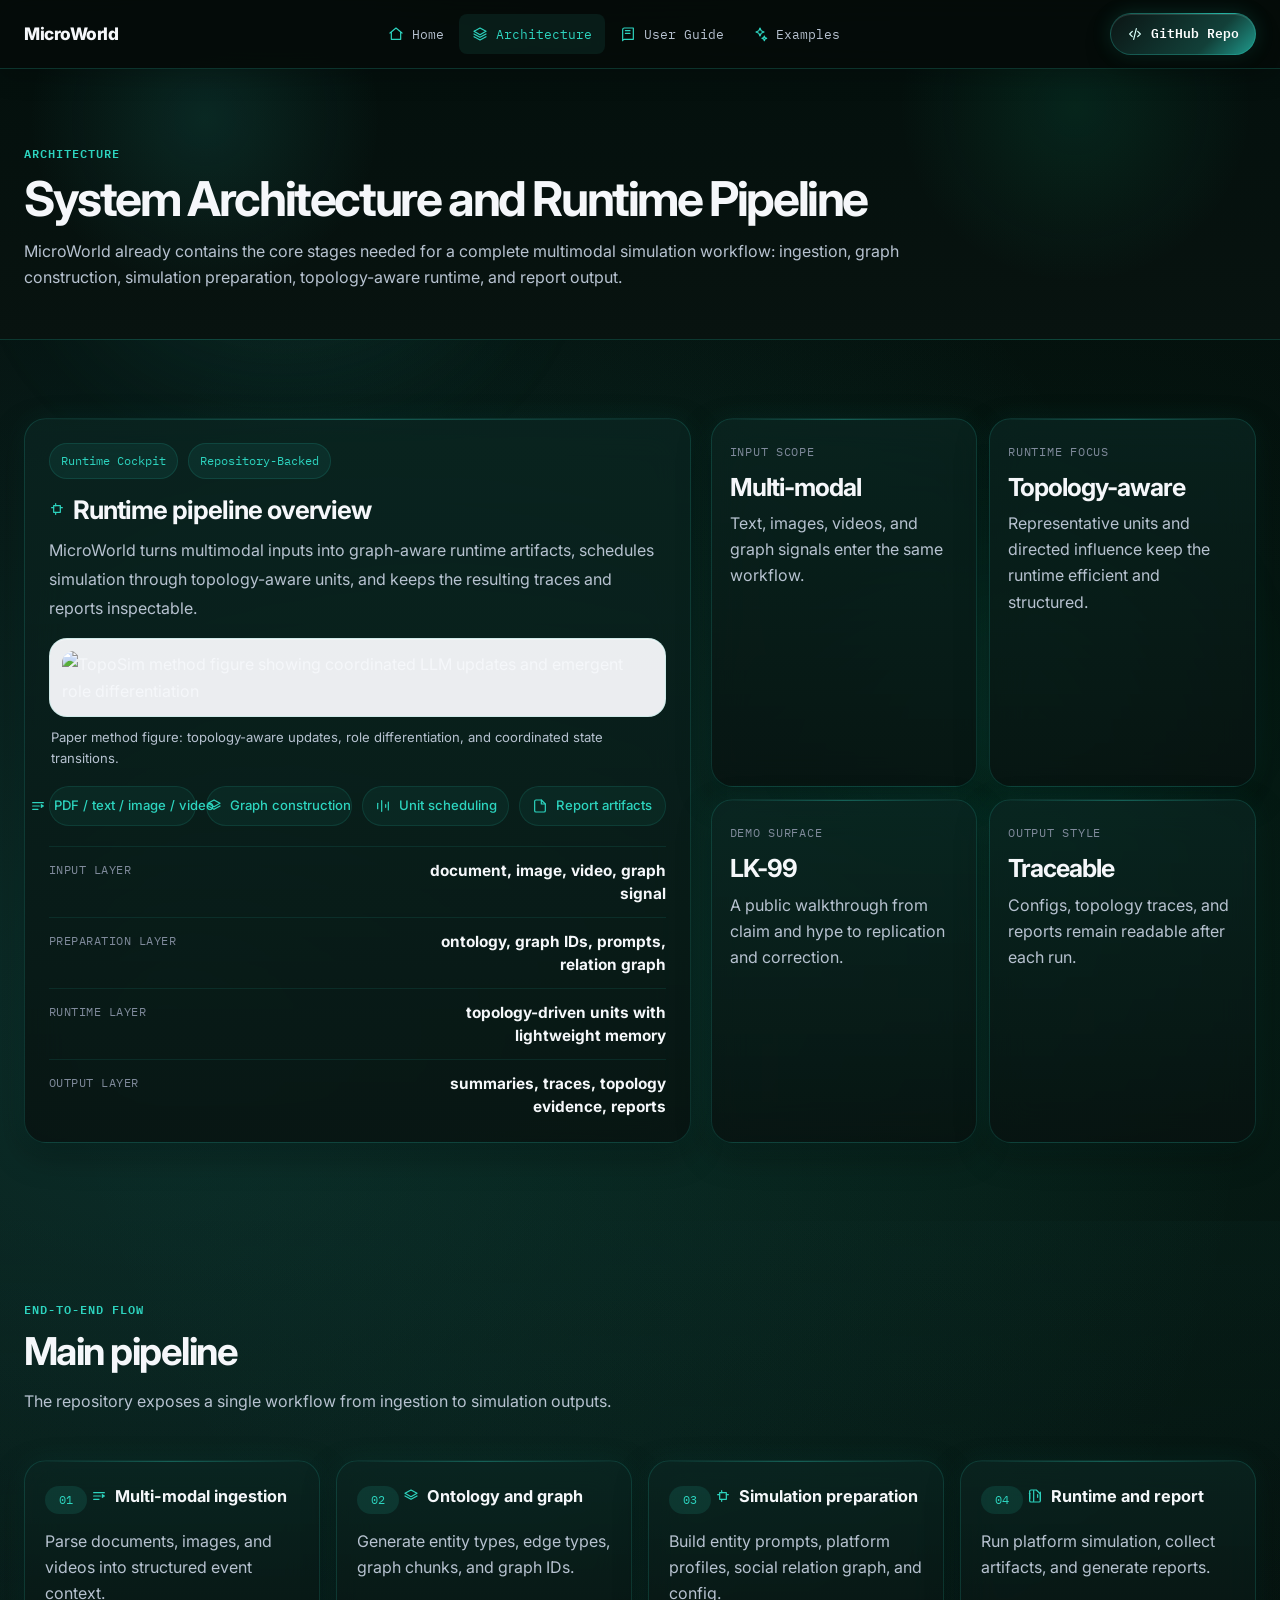
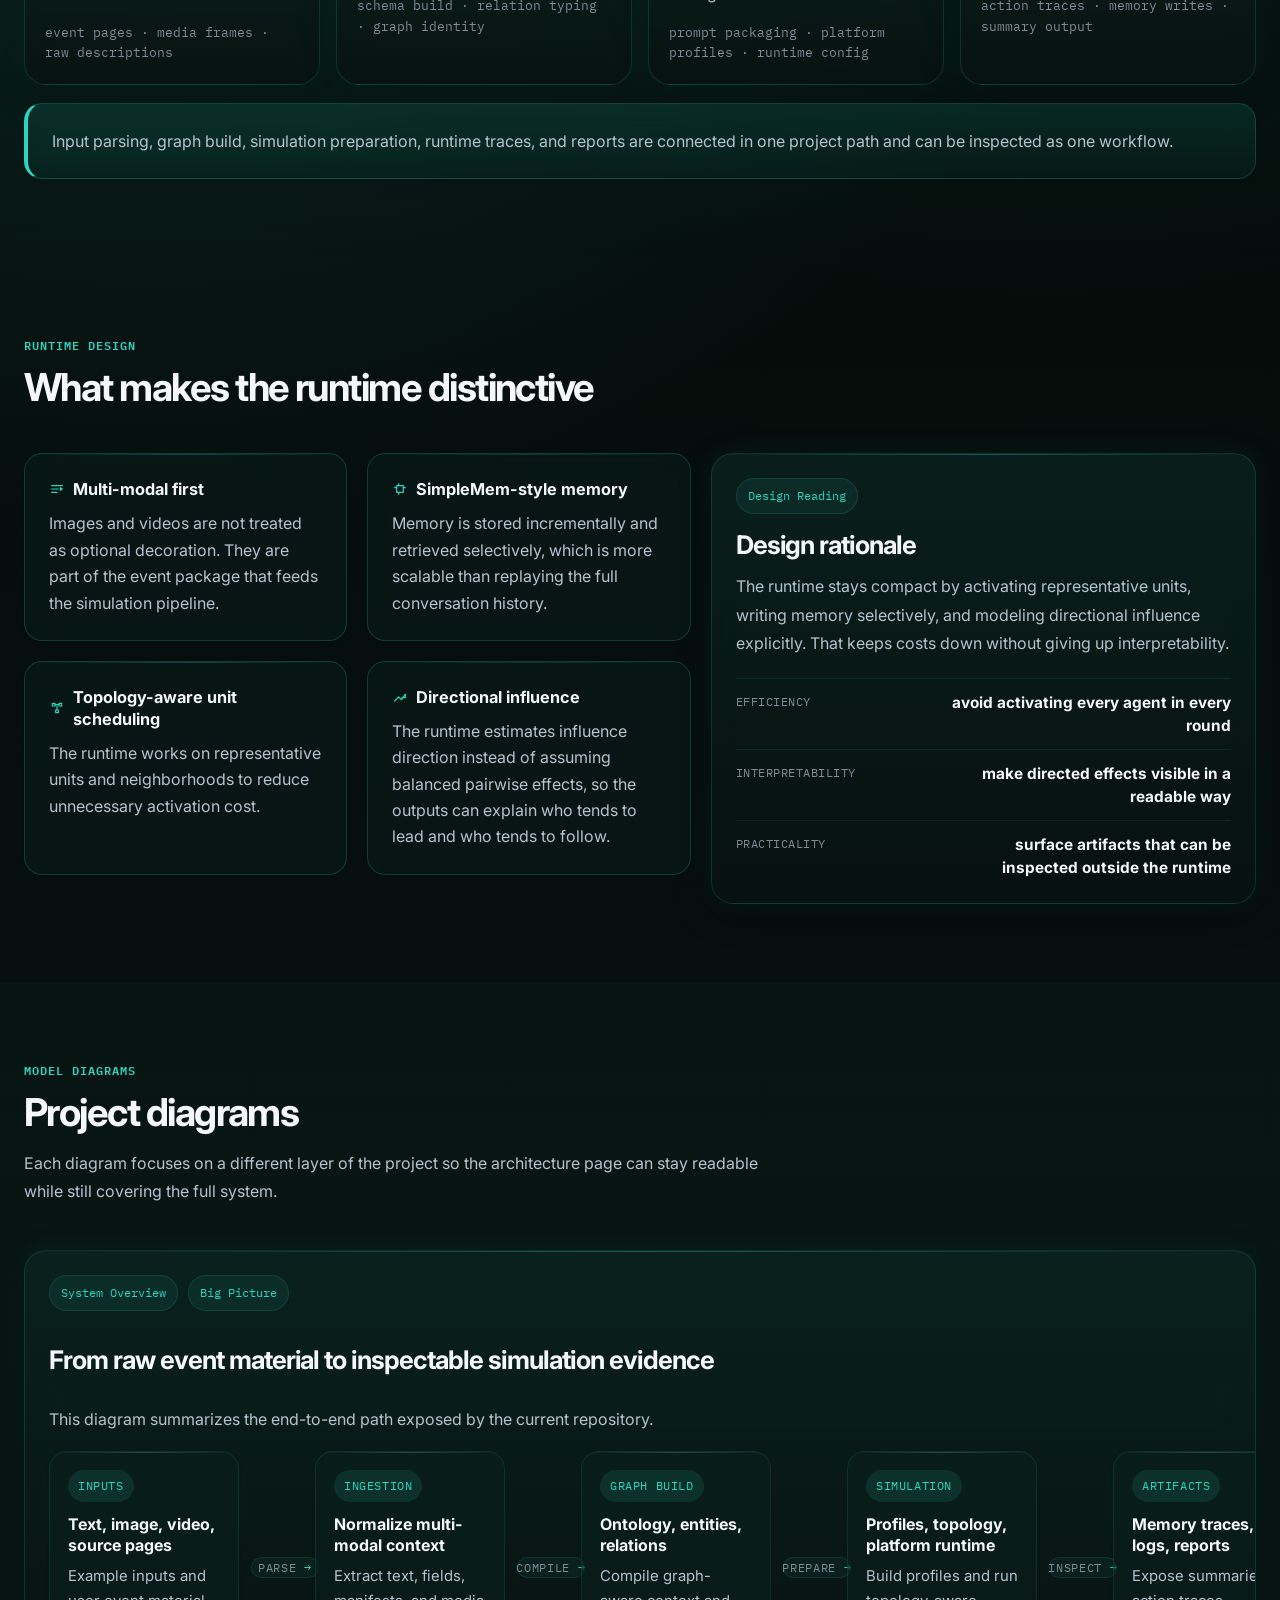
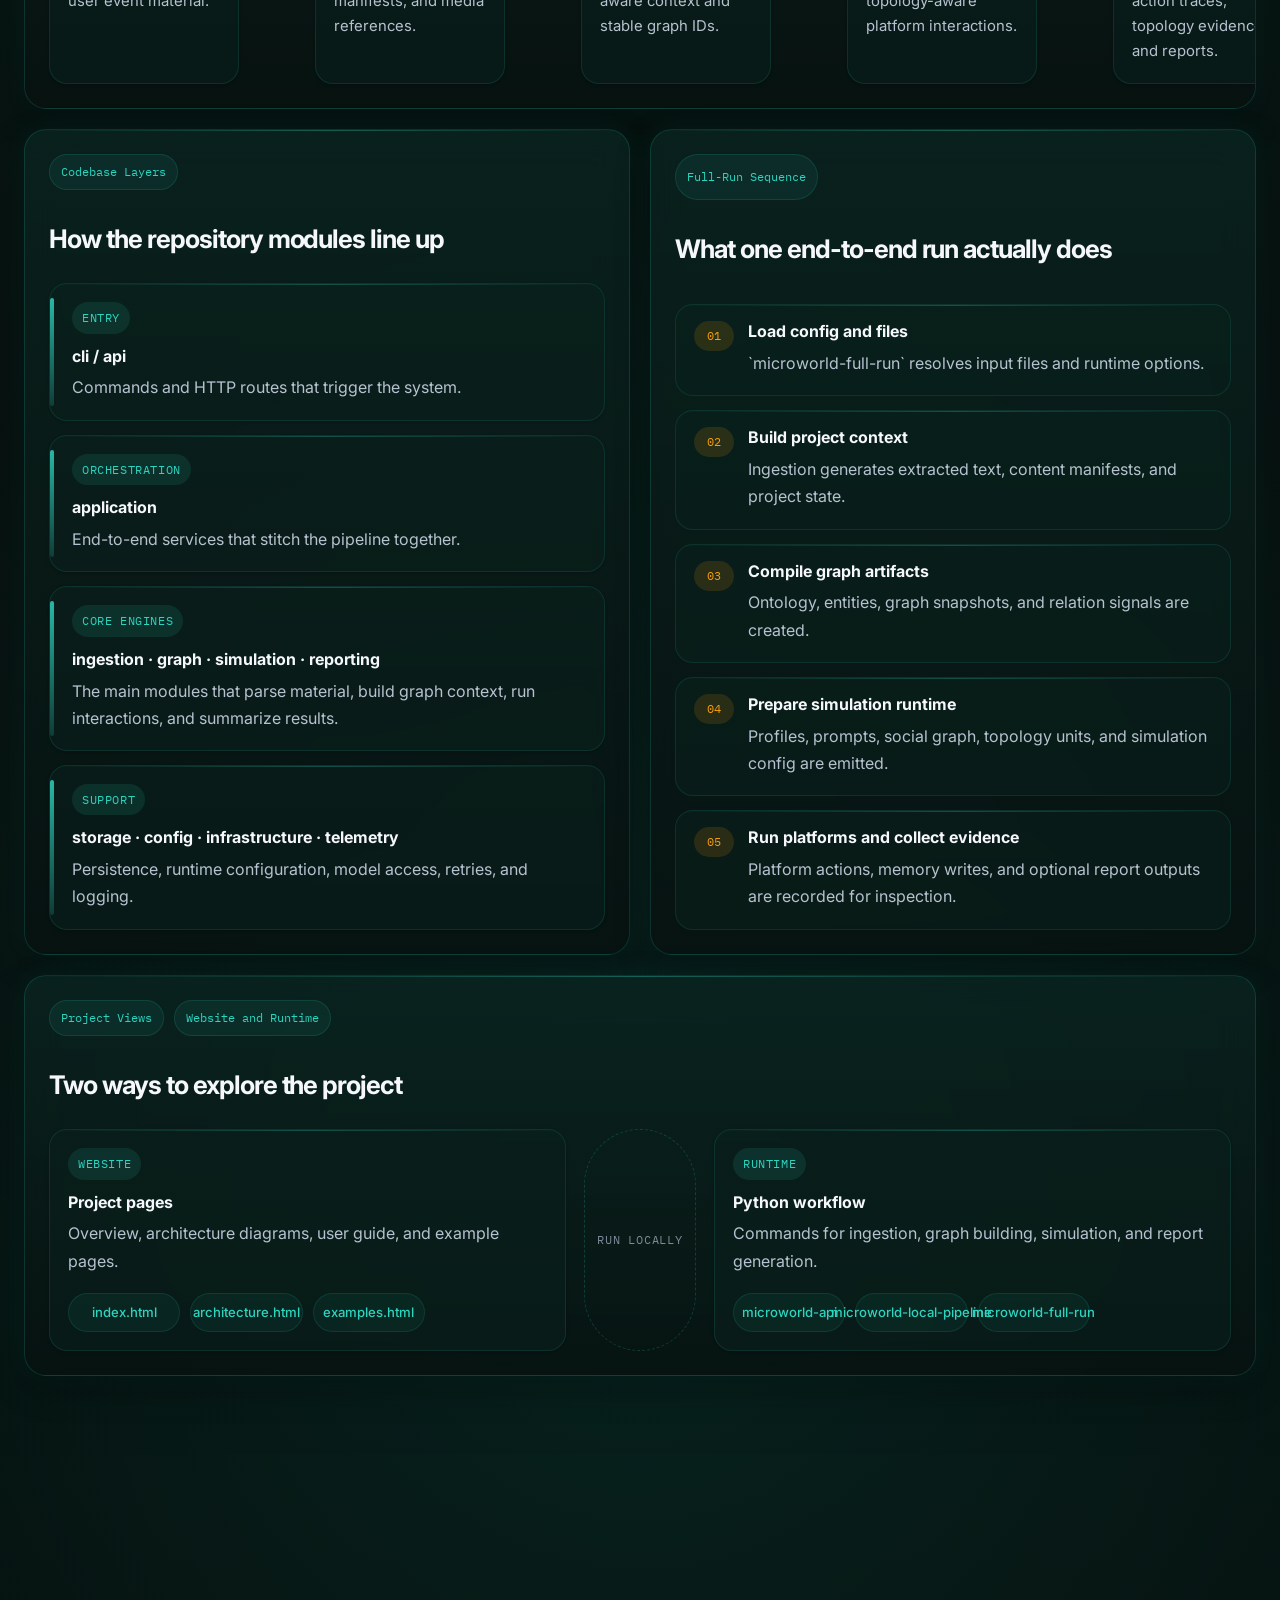
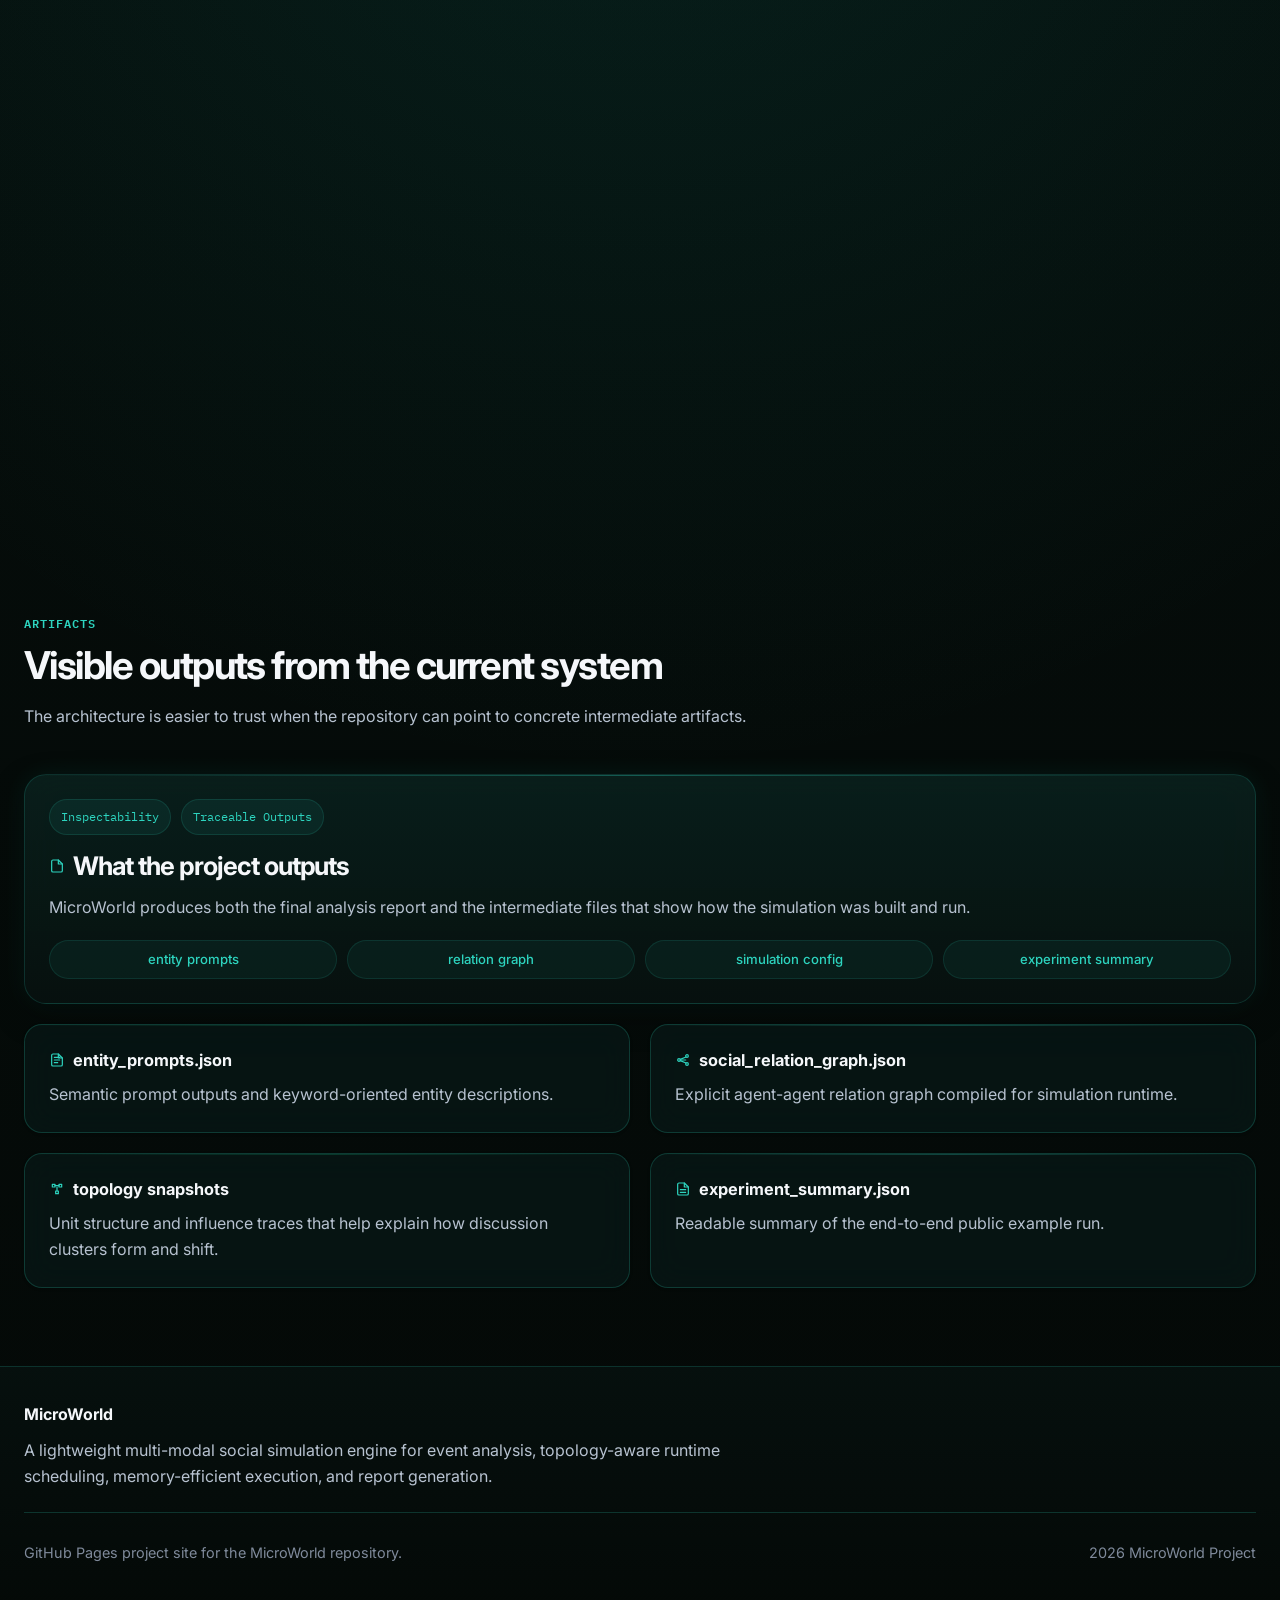
==== commit 54f36115: "Restore site favicon" ====
--- a/docs/architecture.html
+++ b/docs/architecture.html
@@ -41,18 +41,21 @@
               <span class="board-tag">Runtime Cockpit</span>
               <span class="board-tag">Repository-Backed</span>
             </div>
-            <h2 class="board-title title-with-icon"><svg class="ui-icon" viewBox="0 0 24 24" aria-hidden="true"><path d="M7 7h10v10H7z"></path><path d="M4 10h3"></path><path d="M17 10h3"></path><path d="M10 4v3"></path><path d="M10 17v3"></path></svg><span>A compact view of the running system</span></h2>
+            <h2 class="board-title title-with-icon"><svg class="ui-icon" viewBox="0 0 24 24" aria-hidden="true"><path d="M7 7h10v10H7z"></path><path d="M4 10h3"></path><path d="M17 10h3"></path><path d="M10 4v3"></path><path d="M10 17v3"></path></svg><span>Runtime pipeline overview</span></h2>
             <p class="board-desc">
-              MicroWorld can already be explained as a coherent runtime system:
-              multi-modal inputs are transformed into graph-aware runtime
-              artifacts, then scheduled through topology-aware simulation and
-              summarized as inspectable outputs.
+              MicroWorld turns multimodal inputs into graph-aware runtime
+              artifacts, schedules simulation through topology-aware units, and
+              keeps the resulting traces and reports inspectable.
             </p>
+            <div class="paper-image-frame architecture-paper-image">
+              <img src="./assets/method.png" alt="TopoSim method figure showing coordinated LLM updates and emergent role differentiation" />
+            </div>
+            <p class="paper-image-caption">Paper method figure: topology-aware updates, role differentiation, and coordinated state transitions.</p>
             <div class="command-chip-row">
               <span class="command-chip"><svg class="ui-icon" viewBox="0 0 24 24" aria-hidden="true"><path d="M4 7h16"></path><path d="M4 12h10"></path><path d="M4 17h8"></path><path d="m17 10 3 2-3 2Z"></path></svg><span>PDF / text / image / video</span></span>
-              <span class="command-chip"><svg class="ui-icon" viewBox="0 0 24 24" aria-hidden="true"><path d="M12 3 3 8l9 5 9-5-9-5Z"></path><path d="m3 12 9 5 9-5"></path></svg><span>graph construction</span></span>
-              <span class="command-chip"><svg class="ui-icon" viewBox="0 0 24 24" aria-hidden="true"><path d="M4 16V8"></path><path d="M10 20V4"></path><path d="M16 14V10"></path><path d="M20 18V6"></path></svg><span>unit scheduling</span></span>
-              <span class="command-chip"><svg class="ui-icon" viewBox="0 0 24 24" aria-hidden="true"><path d="M14 3H6a2 2 0 0 0-2 2v14a2 2 0 0 0 2 2h12a2 2 0 0 0 2-2V9Z"></path><path d="M14 3v6h6"></path></svg><span>report artifacts</span></span>
+              <span class="command-chip"><svg class="ui-icon" viewBox="0 0 24 24" aria-hidden="true"><path d="M12 3 3 8l9 5 9-5-9-5Z"></path><path d="m3 12 9 5 9-5"></path></svg><span>Graph construction</span></span>
+              <span class="command-chip"><svg class="ui-icon" viewBox="0 0 24 24" aria-hidden="true"><path d="M4 16V8"></path><path d="M10 20V4"></path><path d="M16 14V10"></path><path d="M20 18V6"></path></svg><span>Unit scheduling</span></span>
+              <span class="command-chip"><svg class="ui-icon" viewBox="0 0 24 24" aria-hidden="true"><path d="M14 3H6a2 2 0 0 0-2 2v14a2 2 0 0 0 2 2h12a2 2 0 0 0 2-2V9Z"></path><path d="M14 3v6h6"></path></svg><span>Report artifacts</span></span>
             </div>
             <div class="board-list">
               <div class="board-list-row">
@@ -76,24 +79,24 @@
 
           <div class="status-grid">
             <article class="status-card">
-              <span class="status-label">Modalities</span>
-              <strong>4</strong>
-              <p>Text, images, videos, and graph context enter the same workflow.</p>
+              <span class="status-label">Input Scope</span>
+              <strong>Multi-modal</strong>
+              <p>Text, images, videos, and graph signals enter the same workflow.</p>
             </article>
             <article class="status-card">
-              <span class="status-label">Public Example</span>
+              <span class="status-label">Runtime Focus</span>
+              <strong>Topology-aware</strong>
+              <p>Representative units and directed influence keep the runtime efficient and structured.</p>
+            </article>
+            <article class="status-card">
+              <span class="status-label">Demo Surface</span>
               <strong>LK-99</strong>
-              <p>The architecture page uses the LK-99 demo as a concrete walkthrough.</p>
+              <p>A public walkthrough from claim and hype to replication and correction.</p>
             </article>
             <article class="status-card">
-              <span class="status-label">Memory Mode</span>
-              <strong>Incremental</strong>
-              <p>Useful state is written selectively instead of replaying full history.</p>
-            </article>
-            <article class="status-card">
-              <span class="status-label">Influence Model</span>
-              <strong>Directional</strong>
-              <p>The runtime models who tends to shape discussion and who mostly reacts.</p>
+              <span class="status-label">Output Style</span>
+              <strong>Traceable</strong>
+              <p>Configs, topology traces, and reports remain readable after each run.</p>
             </article>
           </div>
         </div>
@@ -106,8 +109,8 @@
           <div class="section-label">End-to-End Flow</div>
           <h2 class="section-title">Main pipeline</h2>
           <p class="section-desc">
-            The current repository structure can be read as one continuous chain,
-            not a disconnected collection of scripts.
+            The repository exposes a single workflow from ingestion to
+            simulation outputs.
           </p>
         </div>
         <div class="pipeline-shell">
@@ -138,9 +141,9 @@
         </div>
         <div class="pipeline-footnote insight-box">
           <p>
-            The important point is continuity: input parsing, graph build,
-            simulation preparation, runtime artifacts, and reports already exist
-            in one repository path instead of as disconnected demos.
+            Input parsing, graph build, simulation preparation, runtime traces,
+            and reports are connected in one project path and can be inspected
+            as one workflow.
           </p>
         </div>
       </div>
@@ -176,10 +179,10 @@
               </p>
             </article>
             <article class="feature-card">
-              <h3 class="title-with-icon"><svg class="ui-icon" viewBox="0 0 24 24" aria-hidden="true"><path d="M4 18 10 12l4 4 6-8"></path><path d="M20 8v5h-5"></path></svg><span>Directional influence reading</span></h3>
+              <h3 class="title-with-icon"><svg class="ui-icon" viewBox="0 0 24 24" aria-hidden="true"><path d="M4 18 10 12l4 4 6-8"></path><path d="M20 8v5h-5"></path></svg><span>Directional influence</span></h3>
               <p>
                 The runtime estimates influence direction instead of assuming
-                balanced pairwise effects, so public-facing outputs can explain
+                balanced pairwise effects, so the outputs can explain
                 who tends to lead and who tends to follow.
               </p>
             </article>
@@ -188,12 +191,11 @@
             <div class="board-topline">
               <span class="board-tag">Design Reading</span>
             </div>
-            <h3 class="board-title">Why this design matters</h3>
+            <h3 class="board-title">Design rationale</h3>
             <p class="board-desc">
-              The system is not only expressive. It is trying to stay efficient:
-              smaller active units, lighter memory writes, and directional
-              influence estimation all reduce waste while keeping outputs easier
-              to interpret.
+              The runtime stays compact by activating representative units,
+              writing memory selectively, and modeling directional influence
+              explicitly. That keeps costs down without giving up interpretability.
             </p>
             <div class="board-list">
               <div class="board-list-row">
@@ -218,11 +220,11 @@
       <div class="container">
         <div class="section-header">
           <div class="section-label">Model Diagrams</div>
-          <h2 class="section-title">Front-end diagrams for explaining the whole project</h2>
+          <h2 class="section-title">Project diagrams</h2>
           <p class="section-desc">
-            These views are designed as presentation-grade model diagrams: each
-            one explains a different question, so the architecture page can show
-            the whole system without collapsing everything into one unreadable figure.
+            Each diagram focuses on a different layer of the project so the
+            architecture page can stay readable while still covering the full
+            system.
           </p>
         </div>
 
@@ -234,8 +236,8 @@
             </div>
             <h3 class="board-title">From raw event material to inspectable simulation evidence</h3>
             <p class="board-desc">
-              This is the one-slide explanation of MicroWorld. If someone only
-              has thirty seconds, this should be the diagram they see first.
+              This diagram summarizes the end-to-end path exposed by the current
+              repository.
             </p>
             <div class="diagram-flow">
               <article class="diagram-node">
--- a/docs/styles.css
+++ b/docs/styles.css
@@ -160,20 +160,14 @@
   gap: 10px;
   font-weight: 700;
   color: var(--text);
-}
-
-.nav-logo {
-  width: 34px;
-  height: 34px;
-  display: inline-flex;
-  align-items: center;
-  justify-content: center;
-  border-radius: 12px;
-  background: linear-gradient(135deg, #0d1a1d, #1f3f48 50%, #2dd4bf);
-  color: #fff;
-  font-size: 0.8rem;
-  font-weight: 700;
-  box-shadow: inset 0 1px 0 rgba(255, 255, 255, 0.16), 0 0 24px rgba(45, 212, 191, 0.15);
+  flex-shrink: 0;
+  letter-spacing: -0.03em;
+}
+
+.nav-brand-text {
+  font-size: 1.08rem;
+  font-weight: 800;
+  color: var(--text);
 }
 
 .nav-links {
@@ -303,6 +297,46 @@
   margin-top: 0;
 }
 
+.paper-image-frame {
+  margin-top: 16px;
+  padding: 12px;
+  border-radius: 18px;
+  border: 1px solid rgba(45, 212, 191, 0.14);
+  background: rgba(245, 247, 250, 0.96);
+  box-shadow: inset 0 1px 0 rgba(255, 255, 255, 0.4);
+}
+
+.paper-image-frame img {
+  width: 100%;
+  height: auto;
+  object-fit: contain;
+  border-radius: 12px;
+}
+
+.paper-image-caption {
+  margin: 10px 2px 0;
+  color: var(--text-secondary);
+  font-size: 0.82rem;
+  line-height: 1.55;
+}
+
+.hero-paper-image {
+  margin-top: 0;
+}
+
+.hero-paper-image img {
+  max-height: 460px;
+}
+
+.architecture-paper-image img,
+.example-paper-image img {
+  max-height: 360px;
+}
+
+.background-paper-image img {
+  max-height: 420px;
+}
+
 .hero-stat-grid {
   display: grid;
   grid-template-columns: repeat(2, minmax(0, 1fr));
@@ -314,15 +348,16 @@
 }
 
 .hero-chips {
-  display: flex;
-  flex-wrap: wrap;
+  display: grid;
+  grid-template-columns: repeat(3, minmax(0, 1fr));
   gap: 10px;
   margin-top: 18px;
 }
 
-.hero-chips span {
+.hero-chips > span {
   display: inline-flex;
   align-items: center;
+  justify-content: center;
   gap: 8px;
   padding: 8px 12px;
   border-radius: 999px;
@@ -330,6 +365,8 @@
   border: 1px solid rgba(45, 212, 191, 0.12);
   color: var(--text-secondary);
   font-size: 0.82rem;
+  text-align: center;
+  white-space: nowrap;
 }
 
 .hero-badge {
@@ -500,9 +537,18 @@
   grid-template-columns: repeat(4, minmax(0, 1fr));
 }
 
+.feature-proof-grid {
+  display: grid;
+  grid-template-columns: repeat(2, minmax(0, 1fr));
+  gap: 20px;
+  margin-top: 24px;
+  align-items: stretch;
+}
+
 .info-card,
 .overview-card,
 .feature-card,
+.feature-proof-card,
 .landing-card,
 .detail-card,
 .step-card,
@@ -524,6 +570,7 @@
 .info-card,
 .overview-card,
 .feature-card,
+.feature-proof-card,
 .detail-card,
 .step-card,
 .deployment-card,
@@ -543,12 +590,14 @@
 
 .landing-card:hover,
 .overview-card:hover,
-.feature-card:hover {
+.feature-card:hover,
+.feature-proof-card:hover {
   transform: translateY(-3px);
   box-shadow: var(--shadow);
 }
 
 .feature-card,
+.feature-proof-card,
 .landing-card,
 .overview-card,
 .info-card,
@@ -563,6 +612,7 @@
 }
 
 .feature-card::before,
+.feature-proof-card::before,
 .landing-card::before,
 .overview-card::before,
 .info-card::before,
@@ -582,13 +632,15 @@
 }
 
 .landing-card:nth-child(2n)::before,
-.feature-card:nth-child(2n)::before {
+.feature-card:nth-child(2n)::before,
+.feature-proof-card:nth-child(2n)::before {
   background: linear-gradient(90deg, transparent, rgba(16, 185, 129, 0.24), transparent);
 }
 
 .info-card h3,
 .overview-card h3,
 .feature-card h3,
+.feature-proof-card h3,
 .landing-card h3,
 .detail-card h3,
 .step-card h3,
@@ -605,6 +657,7 @@
 .info-card p,
 .overview-card p,
 .feature-card p,
+.feature-proof-card p,
 .landing-card p,
 .detail-card p,
 .step-card p,
@@ -674,6 +727,269 @@
   font-weight: 600;
 }
 
+.feature-proof-card {
+  padding: 22px;
+  display: flex;
+  flex-direction: column;
+}
+
+.feature-proof-desc {
+  margin-bottom: 14px;
+  min-height: 3.2em;
+}
+
+.feature-proof-image {
+  margin-top: 0;
+  padding: 10px;
+  background: rgba(221, 239, 234, 0.96);
+  border-color: rgba(45, 212, 191, 0.16);
+}
+
+.feature-proof-image img {
+  max-height: 360px;
+}
+
+.chart-panel {
+  position: relative;
+  overflow: hidden;
+  padding: 18px 18px 14px;
+  display: flex;
+  flex-direction: column;
+  border-radius: 18px;
+  border: 1px solid rgba(255, 255, 255, 0.5);
+  background:
+    radial-gradient(circle at 100% 0%, rgba(255, 255, 255, 0.46), transparent 32%),
+    linear-gradient(180deg, rgba(246, 251, 255, 0.98), rgba(234, 245, 250, 0.96));
+  box-shadow: inset 0 1px 0 rgba(255, 255, 255, 0.4);
+  min-height: 410px;
+  flex: 1 1 auto;
+}
+
+.chart-panel::before {
+  content: "";
+  position: absolute;
+  inset: 0;
+  background: linear-gradient(135deg, rgba(96, 165, 250, 0.08), transparent 38%, rgba(251, 146, 60, 0.08));
+  pointer-events: none;
+}
+
+.chart-grid {
+  position: absolute;
+  inset: 18px 18px 42px;
+  pointer-events: none;
+}
+
+.chart-grid-token {
+  background-image: linear-gradient(90deg, rgba(148, 163, 184, 0.18) 1px, transparent 1px);
+  background-size: 25% 100%;
+}
+
+.chart-grid-fidelity {
+  background-image: linear-gradient(90deg, rgba(148, 163, 184, 0.18) 1px, transparent 1px);
+  background-size: 20% 100%;
+}
+
+.token-chart-rows,
+.fidelity-chart-row {
+  position: relative;
+  z-index: 1;
+}
+
+.token-chart-rows {
+  display: grid;
+  gap: 12px;
+}
+
+.token-chart-row,
+.fidelity-chart-row {
+  position: relative;
+  padding: 10px 12px 12px;
+  border-radius: 14px;
+  background: rgba(255, 255, 255, 0.36);
+  backdrop-filter: blur(10px);
+  transition: transform var(--transition), background var(--transition), box-shadow var(--transition);
+}
+
+.token-chart-row:hover,
+.fidelity-chart-row:hover {
+  transform: translateY(-2px);
+  background: rgba(255, 255, 255, 0.58);
+  box-shadow: 0 10px 30px rgba(37, 99, 235, 0.08);
+}
+
+.token-row-head,
+.fidelity-row-head {
+  display: flex;
+  align-items: center;
+  justify-content: space-between;
+  gap: 12px;
+  margin-bottom: 8px;
+}
+
+.token-row-label,
+.fidelity-row-label {
+  font-size: 0.95rem;
+  font-weight: 700;
+  color: #0f172a;
+}
+
+.token-row-value,
+.fidelity-row-value {
+  color: #1e3a8a;
+  font-size: 0.95rem;
+}
+
+.token-row-track,
+.fidelity-row-track {
+  position: relative;
+  overflow: hidden;
+  height: 14px;
+  border-radius: 999px;
+  background: rgba(148, 163, 184, 0.14);
+}
+
+.token-row-fill,
+.fidelity-row-fill {
+  display: block;
+  height: 100%;
+  border-radius: inherit;
+  transform-origin: left center;
+  transition: transform 220ms ease, filter 220ms ease, box-shadow 220ms ease;
+}
+
+.token-row-fill {
+  width: calc(var(--value) * 1%);
+  background: linear-gradient(90deg, #60a5fa 0%, #2563eb 48%, #1d4ed8 100%);
+  box-shadow: 0 0 18px rgba(37, 99, 235, 0.18);
+}
+
+.token-chart-row:hover .token-row-fill,
+.fidelity-chart-row:hover .fidelity-row-fill {
+  transform: scaleY(1.08);
+  filter: saturate(1.08) brightness(1.02);
+}
+
+.token-row-meta {
+  display: inline-block;
+  margin-top: 8px;
+  color: #64748b;
+  font-size: 0.8rem;
+  font-weight: 600;
+}
+
+.chart-axis {
+  position: relative;
+  z-index: 1;
+  display: grid;
+  color: #64748b;
+  font-size: 0.74rem;
+  font-weight: 600;
+}
+
+.token-chart-axis {
+  grid-template-columns: repeat(5, minmax(0, 1fr));
+  margin-top: 14px;
+}
+
+.fidelity-chart-axis {
+  grid-template-columns: repeat(6, minmax(0, 1fr));
+  margin-top: 14px;
+}
+
+.chart-axis span:last-child {
+  text-align: right;
+}
+
+.fidelity-chart-panel {
+  display: grid;
+  gap: 18px;
+  justify-content: stretch;
+}
+
+.fidelity-summary-grid {
+  position: relative;
+  z-index: 1;
+  display: grid;
+  grid-template-columns: repeat(3, minmax(0, 1fr));
+  gap: 10px;
+}
+
+.fidelity-summary-card {
+  padding: 12px 12px 10px;
+  border-radius: 14px;
+  background: rgba(255, 255, 255, 0.42);
+  border: 1px solid rgba(148, 163, 184, 0.16);
+}
+
+.fidelity-summary-card-accent {
+  background: rgba(37, 99, 235, 0.1);
+  border-color: rgba(37, 99, 235, 0.18);
+}
+
+.fidelity-summary-label {
+  display: block;
+  margin-bottom: 6px;
+  color: #64748b;
+  font-size: 0.74rem;
+  font-weight: 700;
+  letter-spacing: 0.04em;
+  text-transform: uppercase;
+}
+
+.fidelity-summary-value {
+  color: #0f172a;
+  font-size: 1rem;
+}
+
+.fidelity-chart-body {
+  position: relative;
+  z-index: 1;
+  display: grid;
+  gap: 22px;
+  margin-top: auto;
+}
+
+.fidelity-chart-row {
+  z-index: 1;
+  padding: 16px 14px 16px;
+}
+
+.fidelity-row-track {
+  height: 28px;
+  background: linear-gradient(90deg, rgba(148, 163, 184, 0.12), rgba(148, 163, 184, 0.06));
+}
+
+.fidelity-row-fill {
+  width: calc((var(--value) - 50) * 2%);
+}
+
+.fidelity-row-fill-primary {
+  background: linear-gradient(90deg, #60a5fa 0%, #2563eb 42%, #1d4ed8 100%);
+  box-shadow: 0 0 18px rgba(37, 99, 235, 0.2);
+}
+
+.fidelity-row-fill-secondary {
+  background: linear-gradient(90deg, #fdba74 0%, #fb923c 45%, #f97316 100%);
+  box-shadow: 0 0 18px rgba(249, 115, 22, 0.16);
+}
+
+.fidelity-delta-pill {
+  position: relative;
+  z-index: 1;
+  display: inline-flex;
+  align-items: center;
+  justify-content: center;
+  width: fit-content;
+  padding: 8px 12px;
+  border-radius: 999px;
+  background: rgba(37, 99, 235, 0.1);
+  color: #1d4ed8;
+  font-size: 0.8rem;
+  font-weight: 700;
+  border: 1px solid rgba(37, 99, 235, 0.16);
+  margin-top: auto;
+}
+
 .subpage-hero {
   padding: 74px 24px 48px;
   border-bottom: 1px solid var(--border);
@@ -794,10 +1110,17 @@
 }
 
 .command-chip-row {
-  display: flex;
-  flex-wrap: wrap;
+  display: grid;
+  grid-template-columns: repeat(4, minmax(0, 1fr));
   gap: 10px;
   margin-top: 18px;
+}
+
+.command-chip-row .command-chip {
+  justify-content: center;
+  min-width: 0;
+  text-align: center;
+  white-space: nowrap;
 }
 
 .board-list {
@@ -835,12 +1158,12 @@
 .status-grid {
   display: grid;
   grid-template-columns: repeat(2, minmax(0, 1fr));
-  gap: 16px;
+  gap: 12px;
 }
 
 .status-card {
-  padding: 20px;
-  min-height: 170px;
+  padding: 18px;
+  min-height: 142px;
 }
 
 .status-label {
@@ -1597,12 +1920,14 @@
 @media (max-width: 1080px) {
   .hero-layout,
   .feature-grid,
+  .feature-proof-grid,
   .overview-grid,
   .landing-grid,
   .architecture-row,
   .metric-grid,
   .pipeline-shell,
-  .placeholder-stack {
+  .placeholder-stack,
+  .command-chip-row {
     grid-template-columns: repeat(2, minmax(0, 1fr));
   }
 
@@ -1660,12 +1985,14 @@
   }
 
   .feature-grid,
+  .feature-proof-grid,
   .overview-grid,
   .landing-grid,
   .architecture-row,
   .lk99-gallery-grid,
   .image-grid,
   .metric-grid,
+  .hero-chips,
   .runtime-feature-grid,
   .status-grid,
   .platform-grid,
@@ -1673,7 +2000,8 @@
   .placeholder-stack,
   .pipeline-shell,
   .artifact-board,
-  .diagram-grid {
+  .diagram-grid,
+  .command-chip-row {
     grid-template-columns: 1fr;
   }
 
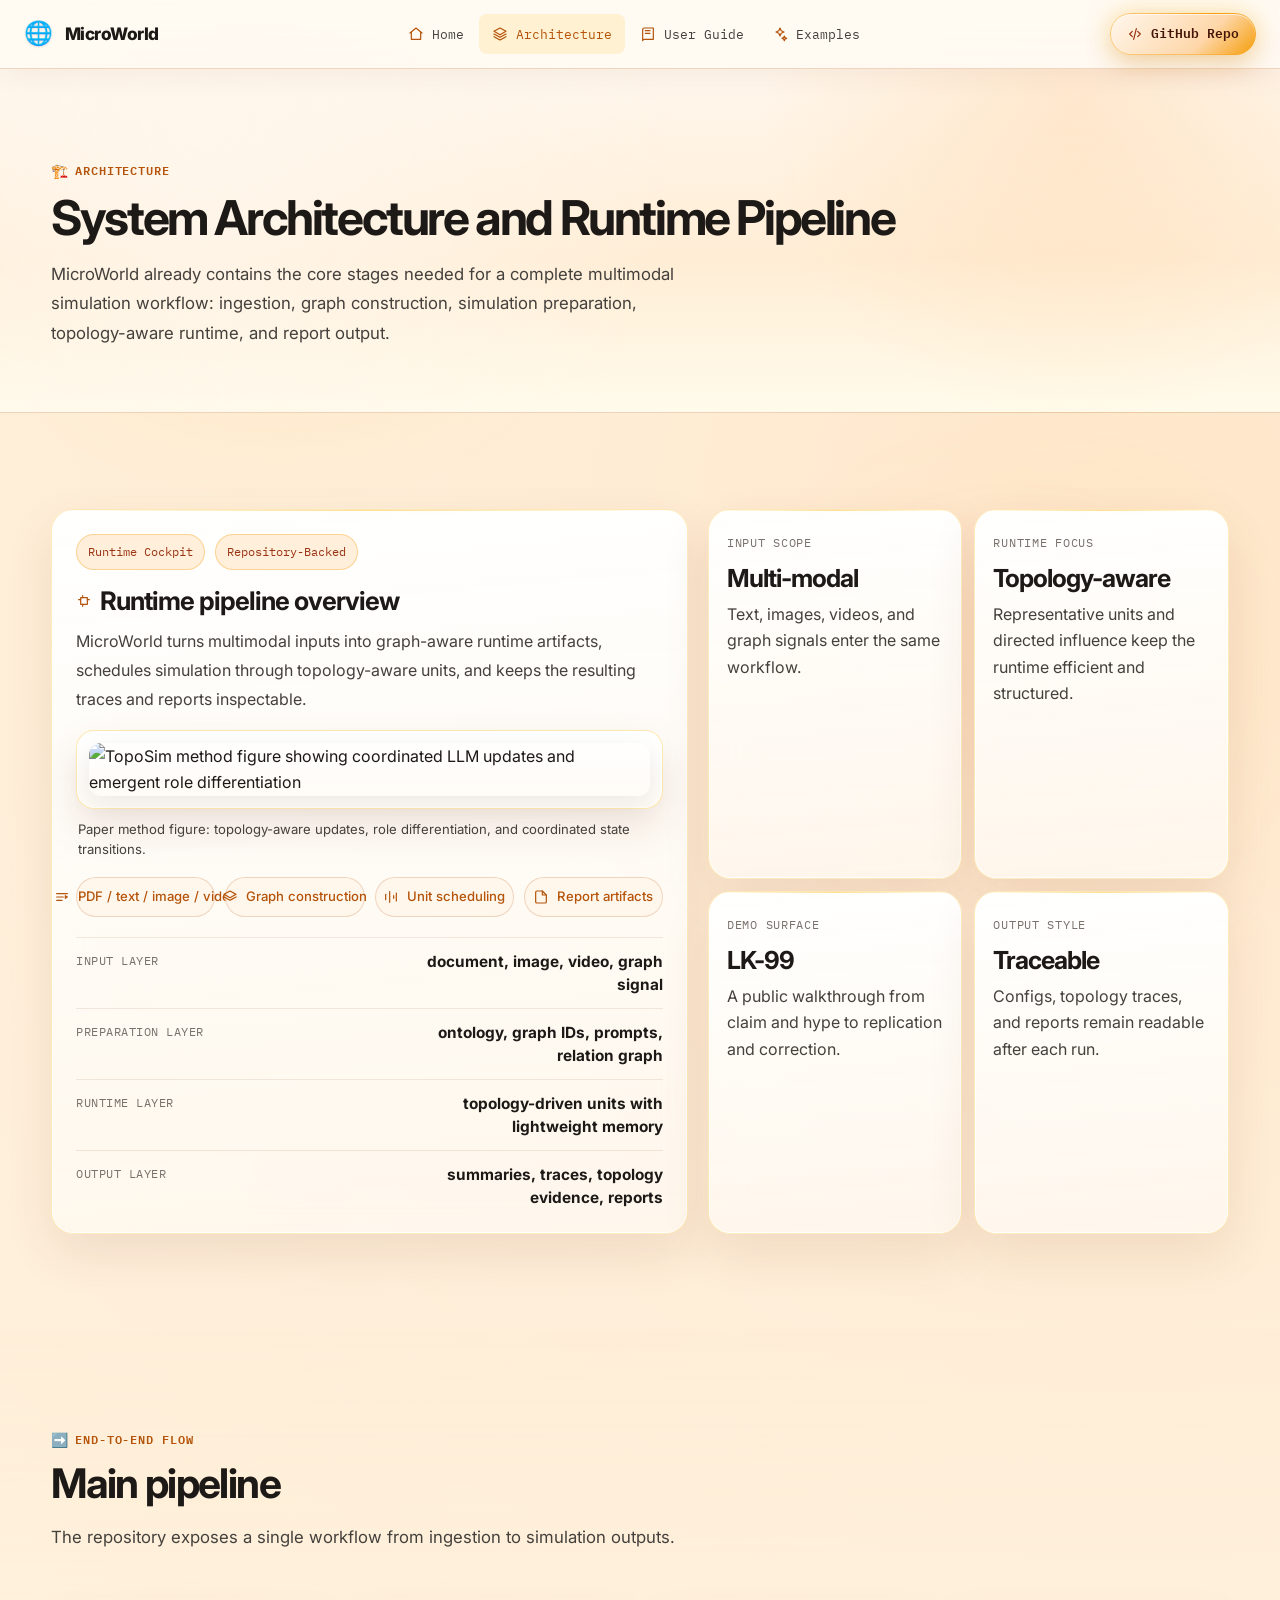
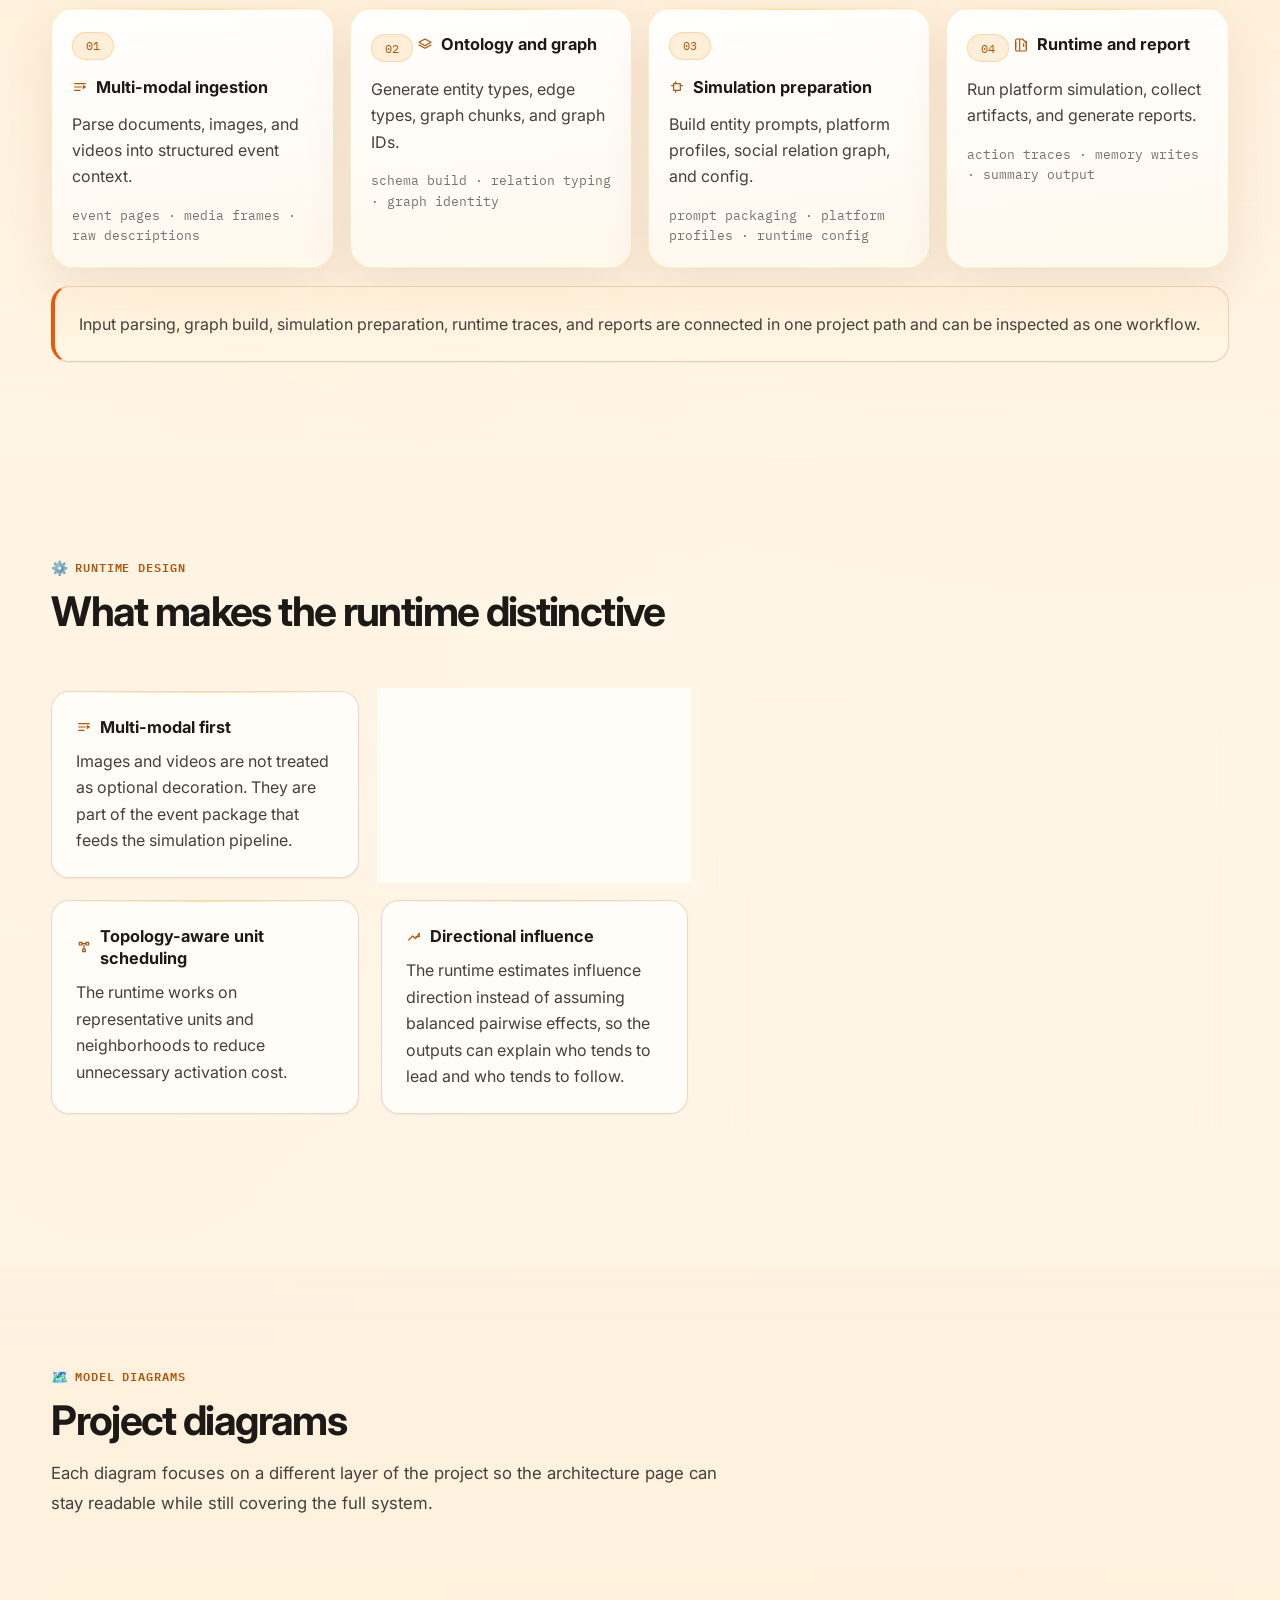
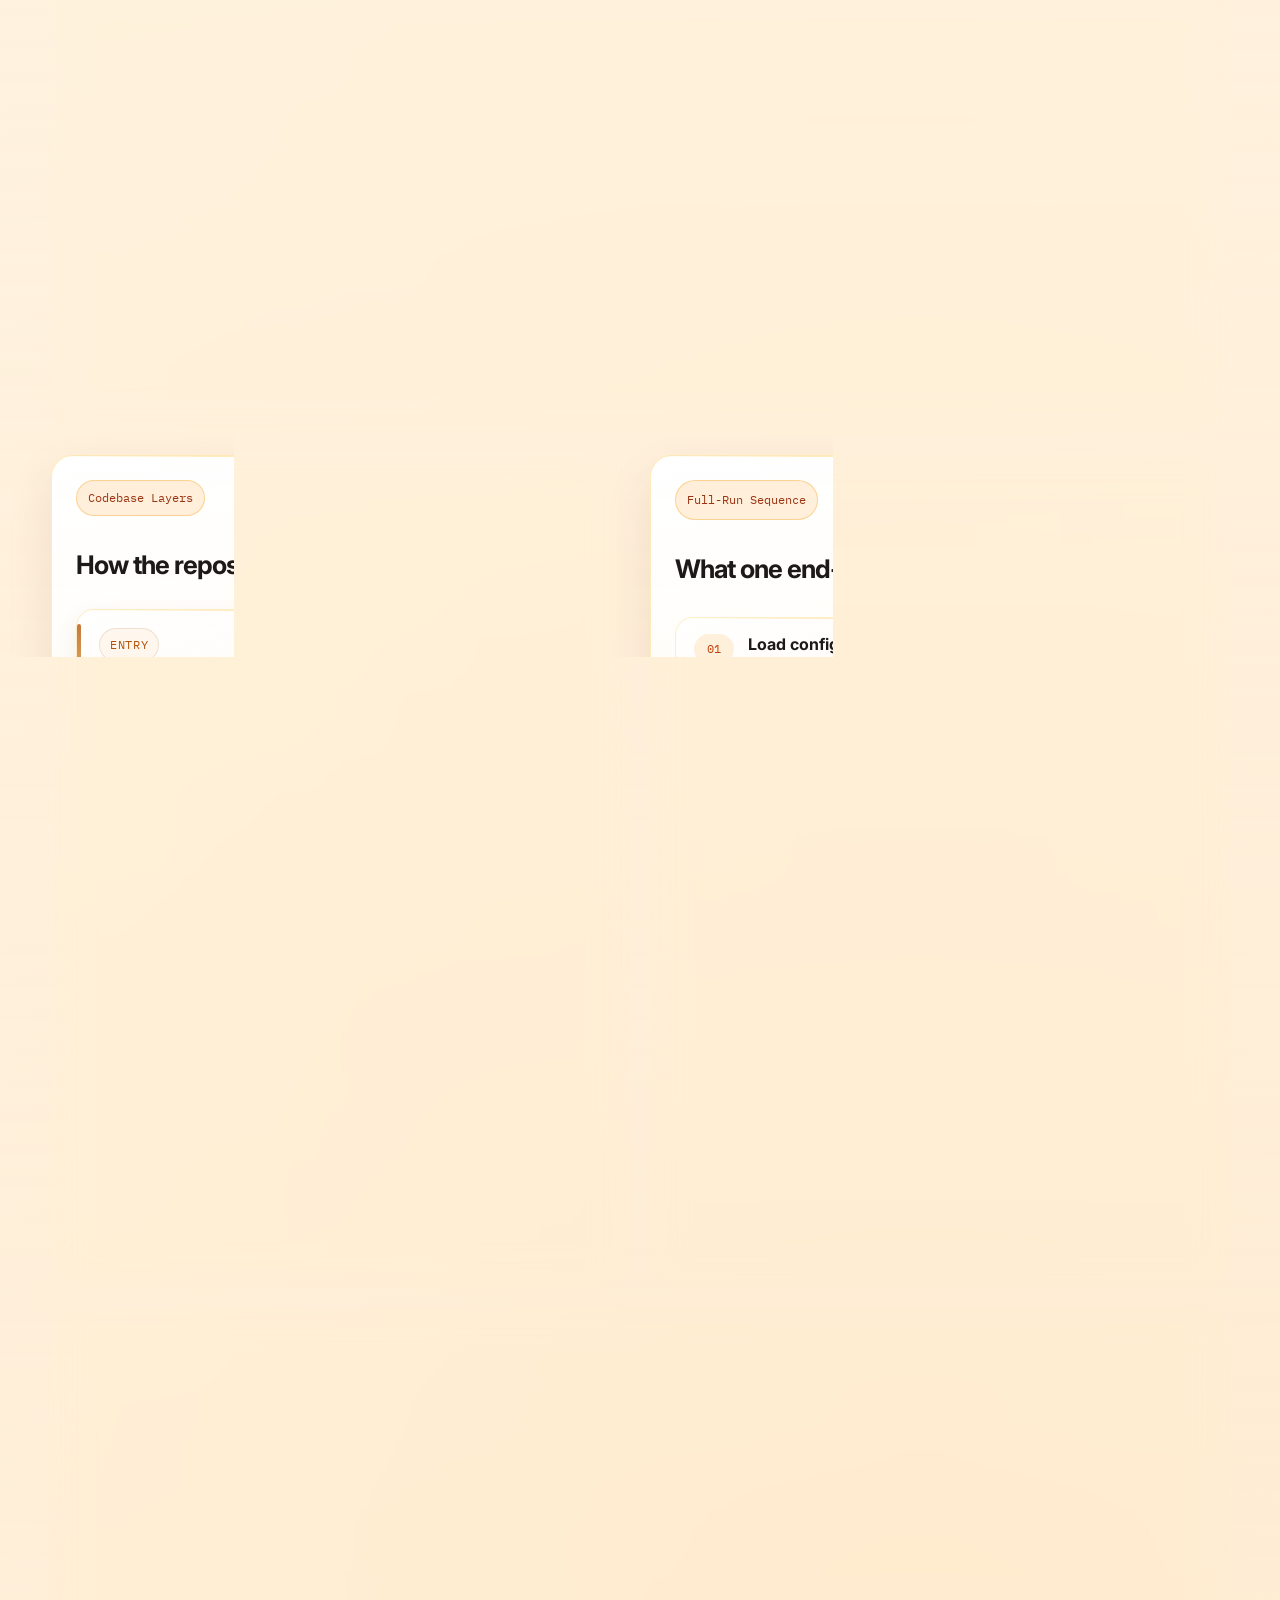
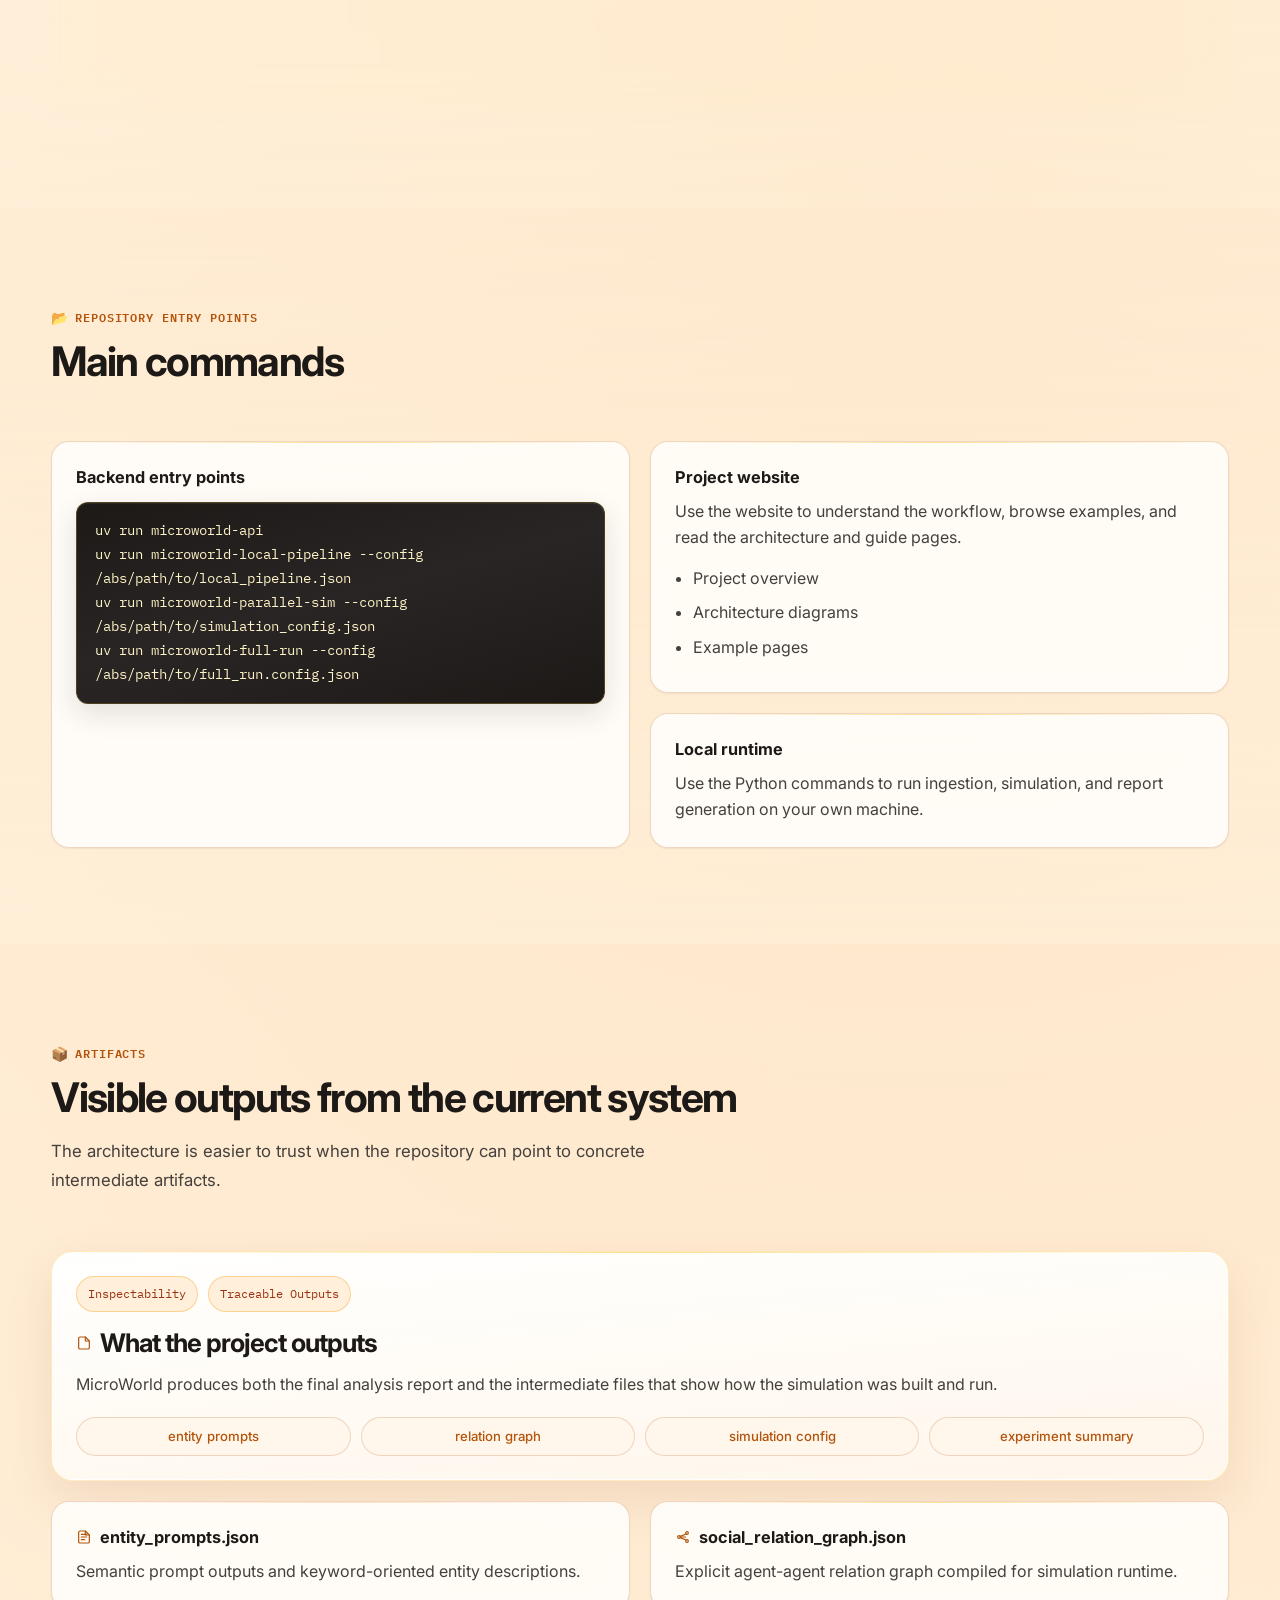
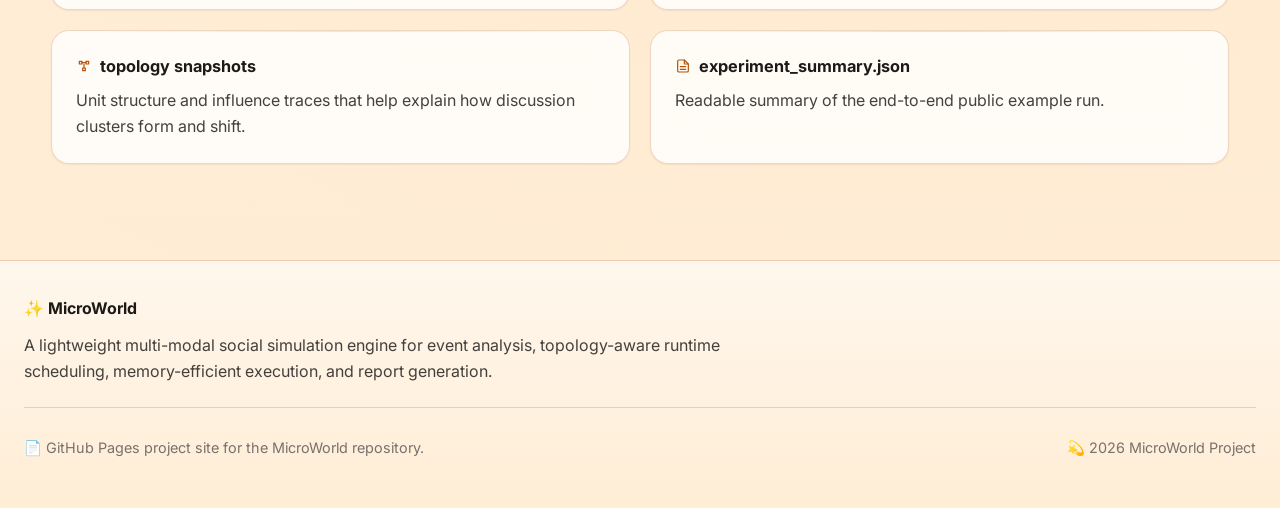
==== commit 12104b2f: "update" ====
--- a/docs/architecture.html
+++ b/docs/architecture.html
@@ -11,7 +11,7 @@
       href="https://fonts.googleapis.com/css2?family=Inter:wght@400;500;600;700;800&family=IBM+Plex+Mono:wght@400;500;600&display=swap"
       rel="stylesheet"
     />
-    <link rel="stylesheet" href="./styles.css" />
+    <link rel="stylesheet" href="./styles.css?v=20260419" />
   </head>
   <body
     data-page="architecture"
@@ -23,7 +23,7 @@
 
     <section class="subpage-hero">
       <div class="container">
-        <div class="section-label">Architecture</div>
+        <div class="section-label"><span class="emoji" aria-hidden="true">🏗️</span> Architecture</div>
         <h1 class="subpage-title">System Architecture and Runtime Pipeline</h1>
         <p class="subpage-desc">
           MicroWorld already contains the core stages needed for a complete
@@ -106,7 +106,7 @@
     <section class="section section-alt reveal">
       <div class="container">
         <div class="section-header">
-          <div class="section-label">End-to-End Flow</div>
+          <div class="section-label"><span class="emoji" aria-hidden="true">➡️</span> End-to-end flow</div>
           <h2 class="section-title">Main pipeline</h2>
           <p class="section-desc">
             The repository exposes a single workflow from ingestion to
@@ -152,7 +152,7 @@
     <section class="section reveal">
       <div class="container">
         <div class="section-header">
-          <div class="section-label">Runtime Design</div>
+          <div class="section-label"><span class="emoji" aria-hidden="true">⚙️</span> Runtime design</div>
           <h2 class="section-title">What makes the runtime distinctive</h2>
         </div>
         <div class="runtime-board">
@@ -219,7 +219,7 @@
     <section class="section section-alt reveal">
       <div class="container">
         <div class="section-header">
-          <div class="section-label">Model Diagrams</div>
+          <div class="section-label"><span class="emoji" aria-hidden="true">🗺️</span> Model diagrams</div>
           <h2 class="section-title">Project diagrams</h2>
           <p class="section-desc">
             Each diagram focuses on a different layer of the project so the
@@ -384,7 +384,7 @@
     <section class="section section-alt reveal">
       <div class="container">
         <div class="section-header">
-          <div class="section-label">Repository Entry Points</div>
+          <div class="section-label"><span class="emoji" aria-hidden="true">📂</span> Repository entry points</div>
           <h2 class="section-title">Main commands</h2>
         </div>
         <div class="operations-grid">
@@ -425,7 +425,7 @@
     <section class="section reveal">
       <div class="container">
         <div class="section-header">
-          <div class="section-label">Artifacts</div>
+          <div class="section-label"><span class="emoji" aria-hidden="true">📦</span> Artifacts</div>
           <h2 class="section-title">Visible outputs from the current system</h2>
           <p class="section-desc">
             The architecture is easier to trust when the repository can point to
@@ -472,7 +472,7 @@
 
     <footer id="main-footer"></footer>
 
-    <script src="template.js"></script>
-    <script src="app.js"></script>
+    <script src="template.js?v=20260419"></script>
+    <script src="app.js?v=20260417"></script>
   </body>
 </html>
--- a/docs/styles.css
+++ b/docs/styles.css
@@ -1,24 +1,24 @@
 :root {
-  --primary: #2dd4bf;
-  --primary-dark: #0f8f84;
-  --primary-soft: rgba(45, 212, 191, 0.18);
-  --primary-glow: rgba(45, 212, 191, 0.3);
-  --accent: #f59e0b;
-  --accent-soft: rgba(245, 158, 11, 0.14);
-  --text: #f5f7fa;
-  --text-secondary: #b7c2d0;
-  --text-muted: #7f8a9b;
-  --border: rgba(45, 212, 191, 0.2);
-  --border-light: rgba(45, 212, 191, 0.1);
-  --bg: #050608;
-  --bg-alt: #090d12;
-  --panel: rgba(9, 30, 28, 0.56);
-  --panel-strong: rgba(13, 44, 40, 0.72);
+  --primary: #b45309;
+  --primary-dark: #92400e;
+  --primary-soft: rgba(180, 83, 9, 0.14);
+  --primary-glow: rgba(251, 191, 36, 0.42);
+  --accent: #c2410c;
+  --accent-soft: rgba(194, 65, 12, 0.1);
+  --text: #1c1917;
+  --text-secondary: #44403c;
+  --text-muted: #78716c;
+  --border: rgba(180, 83, 9, 0.22);
+  --border-light: rgba(120, 53, 15, 0.12);
+  --bg: #fffbf5;
+  --bg-alt: #fff4e6;
+  --panel: rgba(255, 253, 250, 0.92);
+  --panel-strong: rgba(255, 250, 240, 0.97);
   --success: #157347;
-  --warning: #b97812;
-  --shadow-sm: 0 1px 3px rgba(0, 0, 0, 0.2);
-  --shadow: 0 12px 32px rgba(0, 0, 0, 0.34), 0 0 28px rgba(45, 212, 191, 0.08);
-  --shadow-lg: 0 28px 72px rgba(0, 0, 0, 0.42), 0 0 54px rgba(45, 212, 191, 0.12);
+  --warning: #b45309;
+  --shadow-sm: 0 1px 2px rgba(28, 25, 23, 0.06);
+  --shadow: 0 14px 36px rgba(120, 53, 15, 0.1), 0 0 0 1px rgba(255, 255, 255, 0.6) inset;
+  --shadow-lg: 0 28px 72px rgba(120, 53, 15, 0.12), 0 0 0 1px rgba(255, 255, 255, 0.75) inset;
   --radius: 10px;
   --radius-lg: 18px;
   --radius-xl: 28px;
@@ -41,11 +41,12 @@
 body {
   margin: 0;
   font-family: var(--font);
+  line-height: 1.68;
   background:
-    radial-gradient(circle at 12% 16%, rgba(45, 212, 191, 0.18), transparent 20%),
-    radial-gradient(circle at 82% 14%, rgba(16, 185, 129, 0.12), transparent 18%),
-    radial-gradient(circle at 50% 70%, rgba(20, 184, 166, 0.12), transparent 24%),
-    linear-gradient(180deg, #030706 0%, #07110f 46%, #040907 100%);
+    radial-gradient(ellipse 120% 80% at 10% 0%, rgba(255, 237, 213, 0.95), transparent 55%),
+    radial-gradient(circle at 88% 8%, rgba(254, 215, 170, 0.55), transparent 28%),
+    radial-gradient(circle at 72% 72%, rgba(253, 186, 116, 0.2), transparent 38%),
+    linear-gradient(180deg, #fffaf0 0%, #fff5e6 42%, #ffedd5 100%);
   color: var(--text);
   line-height: 1.65;
   -webkit-font-smoothing: antialiased;
@@ -70,7 +71,8 @@
   left: 8%;
   width: 360px;
   height: 240px;
-  background: rgba(45, 212, 191, 0.22);
+  background: rgba(251, 191, 36, 0.32);
+  opacity: 0.55;
   animation: driftA 24s ease-in-out infinite;
 }
 
@@ -79,7 +81,8 @@
   bottom: 12%;
   width: 320px;
   height: 220px;
-  background: rgba(16, 185, 129, 0.16);
+  background: rgba(253, 164, 116, 0.28);
+  opacity: 0.5;
   animation: driftB 28s ease-in-out infinite;
 }
 
@@ -137,10 +140,10 @@
   position: sticky;
   top: 0;
   z-index: 100;
-  background: rgba(5, 12, 10, 0.88);
+  background: rgba(255, 251, 245, 0.9);
   backdrop-filter: blur(14px);
   border-bottom: 1px solid var(--border);
-  box-shadow: 0 8px 24px rgba(0, 0, 0, 0.2);
+  box-shadow: 0 8px 28px rgba(120, 53, 15, 0.06);
 }
 
 .nav-inner {
@@ -157,17 +160,27 @@
 .nav-brand {
   display: flex;
   align-items: center;
-  gap: 10px;
+  gap: 12px;
   font-weight: 700;
   color: var(--text);
   flex-shrink: 0;
   letter-spacing: -0.03em;
 }
 
+.nav-brand-mark {
+  font-size: 1.45rem;
+  line-height: 1;
+  filter: drop-shadow(0 1px 1px rgba(120, 53, 15, 0.12));
+}
+
 .nav-brand-text {
   font-size: 1.08rem;
   font-weight: 800;
   color: var(--text);
+}
+
+.nav-brand > .nav-logo-image {
+  display: none !important;
 }
 
 .nav-links {
@@ -191,7 +204,7 @@
 .nav-links a:hover,
 .nav-links a.active {
   color: var(--primary);
-  background: rgba(45, 212, 191, 0.09);
+  background: rgba(251, 191, 36, 0.16);
 }
 
 .nav-cta {
@@ -200,30 +213,36 @@
   gap: 8px;
   padding: 9px 16px;
   border-radius: 999px;
-  background: linear-gradient(135deg, #0b1514, #124039 34%, #21a597 52%, #124039 70%, #091211);
+  background: linear-gradient(135deg, #fff7ed, #fed7aa 32%, #f59e0b 50%, #fed7aa 68%, #fff7ed);
   background-size: 200% 200%;
-  color: #fff;
+  color: #431407;
   font-size: 0.82rem;
   font-weight: 600;
   transition: background var(--transition), transform var(--transition), border-color var(--transition);
-  border: 1px solid rgba(45, 212, 191, 0.28);
-  box-shadow: inset 0 1px 0 rgba(255, 255, 255, 0.12), 0 10px 26px rgba(0, 0, 0, 0.25), 0 0 20px rgba(45, 212, 191, 0.16);
+  border: 1px solid rgba(245, 158, 11, 0.45);
+  box-shadow:
+    inset 0 1px 0 rgba(255, 255, 255, 0.65),
+    0 12px 28px rgba(180, 83, 9, 0.18),
+    0 0 24px rgba(251, 191, 36, 0.35);
   animation: metalShift 8s ease infinite;
 }
 
 .nav-cta:hover {
-  border-color: rgba(45, 212, 191, 0.42);
+  border-color: rgba(217, 119, 6, 0.55);
   transform: translateY(-1px);
 }
 
+.nav-cta .ui-icon {
+  color: #9a3412;
+}
+
 .hero {
-  padding: 86px 24px 78px;
+  padding: clamp(72px, 12vw, 96px) max(24px, 4vw) clamp(64px, 8vw, 88px);
   border-bottom: 1px solid var(--border);
   background:
-    radial-gradient(circle at 18% 18%, rgba(45, 212, 191, 0.18), transparent 16%),
-    radial-gradient(circle at 84% 12%, rgba(16, 185, 129, 0.13), transparent 14%),
-    radial-gradient(circle at 50% 46%, rgba(45, 212, 191, 0.09), transparent 20%),
-    linear-gradient(180deg, #04100d 0%, #07110f 65%, #050907 100%);
+    radial-gradient(ellipse 90% 70% at 18% 12%, rgba(255, 247, 237, 0.95), transparent 50%),
+    radial-gradient(circle at 92% 18%, rgba(254, 215, 170, 0.45), transparent 32%),
+    linear-gradient(180deg, #fff7ed 0%, #ffedd5 58%, #fffbeb 100%);
 }
 
 .hero-inner {
@@ -235,7 +254,7 @@
 .hero-layout {
   display: grid;
   grid-template-columns: minmax(0, 1.05fr) minmax(360px, 0.95fr);
-  gap: 28px;
+  gap: clamp(24px, 3.5vw, 40px);
   align-items: center;
 }
 
@@ -254,17 +273,23 @@
   overflow: hidden;
   padding: 18px;
   border-radius: 24px;
-  background: linear-gradient(180deg, rgba(8, 30, 27, 0.64), rgba(7, 16, 15, 0.76));
-  border: 1px solid rgba(45, 212, 191, 0.18);
+  background: linear-gradient(155deg, rgba(255, 255, 255, 0.96) 0%, rgba(255, 247, 237, 0.9) 100%);
+  border: 1px solid rgba(251, 191, 36, 0.35);
   backdrop-filter: blur(18px) saturate(1.2);
-  box-shadow: var(--shadow-lg);
+  box-shadow:
+    0 26px 64px rgba(120, 53, 15, 0.14),
+    0 0 0 1px rgba(255, 255, 255, 0.85) inset,
+    0 1px 0 rgba(255, 255, 255, 0.95) inset,
+    0 -18px 48px rgba(251, 191, 36, 0.12) inset;
 }
 
 .hero-terminal-panel::before {
   content: "";
   position: absolute;
   inset: 0;
-  background: radial-gradient(circle at 80% 20%, rgba(45, 212, 191, 0.12), transparent 28%);
+  background:
+    radial-gradient(ellipse 80% 60% at 12% 8%, rgba(255, 255, 255, 0.75), transparent 45%),
+    radial-gradient(circle at 88% 12%, rgba(254, 243, 199, 0.5), transparent 40%);
   pointer-events: none;
 }
 
@@ -286,7 +311,7 @@
 }
 
 .terminal-topline span:nth-child(2) {
-  background: rgba(45, 212, 191, 0.8);
+  background: rgba(217, 119, 6, 0.92);
 }
 
 .terminal-topline span:nth-child(3) {
@@ -301,9 +326,12 @@
   margin-top: 16px;
   padding: 12px;
   border-radius: 18px;
-  border: 1px solid rgba(45, 212, 191, 0.14);
-  background: rgba(245, 247, 250, 0.96);
-  box-shadow: inset 0 1px 0 rgba(255, 255, 255, 0.4);
+  border: 1px solid rgba(251, 191, 36, 0.35);
+  background: linear-gradient(180deg, #ffffff 0%, #fffbf5 100%);
+  box-shadow:
+    0 18px 42px rgba(120, 53, 15, 0.12),
+    0 0 0 1px rgba(255, 255, 255, 0.9) inset,
+    inset 0 1px 0 rgba(255, 255, 255, 0.95);
 }
 
 .paper-image-frame img {
@@ -311,6 +339,7 @@
   height: auto;
   object-fit: contain;
   border-radius: 12px;
+  box-shadow: 0 8px 24px rgba(28, 25, 23, 0.08);
 }
 
 .paper-image-caption {
@@ -361,8 +390,8 @@
   gap: 8px;
   padding: 8px 12px;
   border-radius: 999px;
-  background: rgba(45, 212, 191, 0.06);
-  border: 1px solid rgba(45, 212, 191, 0.12);
+  background: rgba(255, 247, 237, 0.9);
+  border: 1px solid rgba(251, 191, 36, 0.28);
   color: var(--text-secondary);
   font-size: 0.82rem;
   text-align: center;
@@ -372,21 +401,45 @@
 .hero-badge {
   display: inline-flex;
   align-items: center;
-  padding: 7px 18px;
+  gap: 0.45em;
+  padding: 8px 18px 8px 14px;
   border-radius: 999px;
-  background: rgba(45, 212, 191, 0.06);
-  color: var(--primary);
+  background: rgba(255, 237, 213, 0.75);
+  color: #9a3412;
   font-size: 0.74rem;
   letter-spacing: 0.05em;
-  margin-bottom: 26px;
-  border: 1px solid rgba(45, 212, 191, 0.12);
+  margin-bottom: 28px;
+  border: 1px solid rgba(245, 158, 11, 0.35);
+}
+
+.hero-badge .emoji,
+.section-label .emoji,
+.subpage-hero .section-label .emoji {
+  font-family: inherit;
+  font-size: 1.15em;
+  line-height: 1;
+  flex-shrink: 0;
 }
 
 .hero h1 {
-  margin: 0 0 22px;
+  margin: 0 0 24px;
   font-size: clamp(3rem, 6vw, 5.1rem);
-  line-height: 1.08;
+  line-height: 1.06;
   letter-spacing: -0.05em;
+}
+
+.hero-title-line {
+  display: flex;
+  flex-wrap: wrap;
+  align-items: baseline;
+  gap: 0.35em 0.5em;
+}
+
+.hero-title-line .emoji {
+  font-size: clamp(2rem, 4.5vw, 3.25rem);
+  line-height: 1;
+  position: relative;
+  top: 0.06em;
 }
 
 .hero-title-main,
@@ -432,22 +485,27 @@
 }
 
 .btn-primary {
-  background: linear-gradient(135deg, #081715, #0f3b35 34%, #1eb9a8 52%, #0f3b35 70%, #07110f);
+  background: linear-gradient(135deg, #7c2d12, #b45309 34%, #ea580c 52%, #b45309 66%, #7c2d12);
   background-size: 200% 200%;
-  color: #fff;
-  border: 1px solid rgba(45, 212, 191, 0.3);
-  box-shadow: inset 0 1px 0 rgba(255, 255, 255, 0.12), 0 2px 18px rgba(0, 0, 0, 0.35), 0 0 26px rgba(45, 212, 191, 0.16);
+  color: #fffaf0;
+  border: 1px solid rgba(180, 83, 9, 0.45);
+  box-shadow:
+    inset 0 1px 0 rgba(255, 255, 255, 0.28),
+    0 10px 28px rgba(124, 45, 18, 0.22),
+    0 0 22px rgba(251, 191, 36, 0.35);
   animation: metalShift 9s ease infinite;
 }
 
 .btn-primary:hover {
   transform: translateY(-1px);
-  box-shadow: inset 0 1px 0 rgba(255, 255, 255, 0.12), 0 8px 28px rgba(0, 0, 0, 0.32), 0 0 30px rgba(45, 212, 191, 0.22);
-}
-
-.btn-primary .ui-icon,
-.nav-cta .ui-icon {
-  color: #d7fffa;
+  box-shadow:
+    inset 0 1px 0 rgba(255, 255, 255, 0.28),
+    0 12px 32px rgba(124, 45, 18, 0.28),
+    0 0 30px rgba(251, 191, 36, 0.42);
+}
+
+.btn-primary .ui-icon {
+  color: #ffedd5;
 }
 
 .btn-outline .ui-icon {
@@ -455,24 +513,23 @@
 }
 
 .btn-outline {
-  background: rgba(45, 212, 191, 0.07);
-  color: #fff;
-  border: 1px solid rgba(45, 212, 191, 0.18);
+  background: rgba(255, 255, 255, 0.65);
+  color: var(--text);
+  border: 1px solid var(--border);
   backdrop-filter: blur(12px);
 }
 
 .btn-outline:hover {
-  background: rgba(45, 212, 191, 0.11);
+  background: rgba(255, 247, 237, 0.95);
   transform: translateY(-1px);
 }
 
 .section {
-  padding: 78px 24px;
+  padding: clamp(72px, 10vw, 96px) max(24px, 4vw);
 }
 
 .section-alt {
-  background:
-    linear-gradient(180deg, rgba(12, 43, 38, 0.22), rgba(7, 20, 18, 0.08));
+  background: linear-gradient(180deg, rgba(255, 237, 213, 0.5), rgba(255, 251, 235, 0.25));
 }
 
 .container {
@@ -481,11 +538,15 @@
 }
 
 .section-header {
-  margin-bottom: 44px;
+  margin-bottom: clamp(40px, 5vw, 56px);
+  max-width: 52rem;
 }
 
 .section-label {
-  margin-bottom: 10px;
+  display: inline-flex;
+  align-items: center;
+  gap: 0.45em;
+  margin-bottom: 12px;
   color: var(--primary);
   font-size: 0.76rem;
   font-weight: 600;
@@ -494,18 +555,19 @@
 }
 
 .section-title {
-  margin: 0 0 14px;
-  font-size: clamp(1.8rem, 3vw, 2.5rem);
-  line-height: 1.15;
+  margin: 0 0 16px;
+  font-size: clamp(1.85rem, 3.2vw, 2.55rem);
+  line-height: 1.12;
   letter-spacing: -0.04em;
+  text-wrap: balance;
 }
 
 .section-desc {
-  max-width: 760px;
+  max-width: min(62ch, 44rem);
   margin: 0;
   color: var(--text-secondary);
-  font-size: 1rem;
-  line-height: 1.8;
+  font-size: 1.05rem;
+  line-height: 1.75;
 }
 
 .two-col-grid,
@@ -517,7 +579,11 @@
 .deployment-grid,
 .demo-grid {
   display: grid;
-  gap: 20px;
+  gap: 22px;
+}
+
+.two-col-grid {
+  gap: clamp(20px, 2.5vw, 28px);
 }
 
 .two-col-grid,
@@ -627,14 +693,14 @@
   inset: 0 auto auto 0;
   width: 100%;
   height: 1px;
-  background: linear-gradient(90deg, transparent, rgba(45, 212, 191, 0.28), transparent);
+  background: linear-gradient(90deg, transparent, rgba(251, 191, 36, 0.45), transparent);
   opacity: 0.95;
 }
 
 .landing-card:nth-child(2n)::before,
 .feature-card:nth-child(2n)::before,
 .feature-proof-card:nth-child(2n)::before {
-  background: linear-gradient(90deg, transparent, rgba(16, 185, 129, 0.24), transparent);
+  background: linear-gradient(90deg, transparent, rgba(253, 186, 116, 0.4), transparent);
 }
 
 .info-card h3,
@@ -698,11 +764,11 @@
   gap: 8px;
   padding: 8px 12px;
   border-radius: 999px;
-  background: rgba(45, 212, 191, 0.06);
+  background: rgba(255, 247, 237, 0.95);
   color: var(--primary);
   font-size: 0.82rem;
   font-weight: 500;
-  border: 1px solid rgba(45, 212, 191, 0.12);
+  border: 1px solid rgba(180, 83, 9, 0.2);
 }
 
 .card-pill,
@@ -715,9 +781,10 @@
   padding: 0 10px;
   margin-bottom: 14px;
   border-radius: 999px;
-  background: rgba(45, 212, 191, 0.08);
+  background: rgba(255, 237, 213, 0.85);
   color: var(--primary);
   font-size: 0.75rem;
+  border: 1px solid rgba(245, 158, 11, 0.28);
 }
 
 .landing-card-link {
@@ -741,8 +808,10 @@
 .feature-proof-image {
   margin-top: 0;
   padding: 10px;
-  background: rgba(221, 239, 234, 0.96);
-  border-color: rgba(45, 212, 191, 0.16);
+  background: linear-gradient(180deg, #ffffff 0%, #fffbf5 100%);
+  border: 1px solid rgba(251, 191, 36, 0.3);
+  border-radius: 14px;
+  box-shadow: 0 8px 22px rgba(120, 53, 15, 0.08);
 }
 
 .feature-proof-image img {
@@ -756,11 +825,16 @@
   display: flex;
   flex-direction: column;
   border-radius: 18px;
-  border: 1px solid rgba(255, 255, 255, 0.5);
+  border: 1px solid rgba(255, 255, 255, 0.85);
   background:
-    radial-gradient(circle at 100% 0%, rgba(255, 255, 255, 0.46), transparent 32%),
-    linear-gradient(180deg, rgba(246, 251, 255, 0.98), rgba(234, 245, 250, 0.96));
-  box-shadow: inset 0 1px 0 rgba(255, 255, 255, 0.4);
+    radial-gradient(ellipse 120% 90% at 8% 0%, rgba(255, 255, 255, 0.95), transparent 42%),
+    radial-gradient(circle at 92% 8%, rgba(254, 243, 199, 0.65), transparent 36%),
+    linear-gradient(168deg, #fffefb 0%, #fff7ed 48%, #ffedd5 100%);
+  box-shadow:
+    0 22px 56px rgba(120, 53, 15, 0.14),
+    0 0 0 1px rgba(255, 255, 255, 0.9) inset,
+    0 1px 0 rgba(255, 255, 255, 1) inset,
+    inset 0 -24px 48px rgba(251, 191, 36, 0.06);
   min-height: 410px;
   flex: 1 1 auto;
 }
@@ -769,8 +843,23 @@
   content: "";
   position: absolute;
   inset: 0;
-  background: linear-gradient(135deg, rgba(96, 165, 250, 0.08), transparent 38%, rgba(251, 146, 60, 0.08));
+  background: linear-gradient(125deg, rgba(255, 255, 255, 0.65) 0%, transparent 38%, rgba(251, 191, 36, 0.14) 70%, transparent 100%);
+  opacity: 0.9;
   pointer-events: none;
+}
+
+.chart-panel::after {
+  content: "";
+  position: absolute;
+  inset: 0;
+  border-radius: inherit;
+  pointer-events: none;
+  background: linear-gradient(210deg, transparent 52%, rgba(120, 53, 15, 0.06) 100%);
+  z-index: 0;
+}
+
+.chart-panel .chart-grid {
+  z-index: 0;
 }
 
 .chart-grid {
@@ -805,16 +894,23 @@
   position: relative;
   padding: 10px 12px 12px;
   border-radius: 14px;
-  background: rgba(255, 255, 255, 0.36);
+  background: rgba(255, 255, 255, 0.72);
+  border: 1px solid rgba(255, 255, 255, 0.9);
   backdrop-filter: blur(10px);
+  box-shadow:
+    0 10px 26px rgba(120, 53, 15, 0.08),
+    0 0 0 1px rgba(255, 255, 255, 0.65) inset,
+    inset 0 1px 0 rgba(255, 255, 255, 0.95);
   transition: transform var(--transition), background var(--transition), box-shadow var(--transition);
 }
 
 .token-chart-row:hover,
 .fidelity-chart-row:hover {
   transform: translateY(-2px);
-  background: rgba(255, 255, 255, 0.58);
-  box-shadow: 0 10px 30px rgba(37, 99, 235, 0.08);
+  background: rgba(255, 255, 255, 0.92);
+  box-shadow:
+    0 16px 36px rgba(120, 53, 15, 0.12),
+    0 0 0 1px rgba(255, 255, 255, 0.8) inset;
 }
 
 .token-row-head,
@@ -845,7 +941,8 @@
   overflow: hidden;
   height: 14px;
   border-radius: 999px;
-  background: rgba(148, 163, 184, 0.14);
+  background: linear-gradient(180deg, rgba(231, 229, 228, 0.55), rgba(250, 250, 249, 0.85));
+  box-shadow: inset 0 1px 2px rgba(28, 25, 23, 0.08);
 }
 
 .token-row-fill,
@@ -859,8 +956,11 @@
 
 .token-row-fill {
   width: calc(var(--value) * 1%);
-  background: linear-gradient(90deg, #60a5fa 0%, #2563eb 48%, #1d4ed8 100%);
-  box-shadow: 0 0 18px rgba(37, 99, 235, 0.18);
+  background: linear-gradient(90deg, #38bdf8 0%, #2563eb 42%, #1d4ed8 100%);
+  box-shadow:
+    0 0 0 1px rgba(255, 255, 255, 0.35) inset,
+    0 1px 0 rgba(255, 255, 255, 0.45) inset,
+    0 6px 18px rgba(37, 99, 235, 0.35);
 }
 
 .token-chart-row:hover .token-row-fill,
@@ -917,13 +1017,14 @@
 .fidelity-summary-card {
   padding: 12px 12px 10px;
   border-radius: 14px;
-  background: rgba(255, 255, 255, 0.42);
-  border: 1px solid rgba(148, 163, 184, 0.16);
+  background: rgba(255, 255, 255, 0.78);
+  border: 1px solid rgba(251, 191, 36, 0.22);
+  box-shadow: 0 6px 16px rgba(120, 53, 15, 0.06);
 }
 
 .fidelity-summary-card-accent {
-  background: rgba(37, 99, 235, 0.1);
-  border-color: rgba(37, 99, 235, 0.18);
+  background: linear-gradient(135deg, rgba(255, 247, 237, 0.95), rgba(254, 215, 170, 0.55));
+  border-color: rgba(245, 158, 11, 0.35);
 }
 
 .fidelity-summary-label {
@@ -956,7 +1057,8 @@
 
 .fidelity-row-track {
   height: 28px;
-  background: linear-gradient(90deg, rgba(148, 163, 184, 0.12), rgba(148, 163, 184, 0.06));
+  background: linear-gradient(180deg, rgba(231, 229, 228, 0.55), rgba(250, 250, 249, 0.85));
+  box-shadow: inset 0 1px 2px rgba(28, 25, 23, 0.08);
 }
 
 .fidelity-row-fill {
@@ -964,13 +1066,19 @@
 }
 
 .fidelity-row-fill-primary {
-  background: linear-gradient(90deg, #60a5fa 0%, #2563eb 42%, #1d4ed8 100%);
-  box-shadow: 0 0 18px rgba(37, 99, 235, 0.2);
+  background: linear-gradient(90deg, #fbbf24 0%, #ea580c 48%, #b45309 100%);
+  box-shadow:
+    0 0 0 1px rgba(255, 255, 255, 0.35) inset,
+    0 1px 0 rgba(255, 255, 255, 0.4) inset,
+    0 6px 20px rgba(180, 83, 9, 0.35);
 }
 
 .fidelity-row-fill-secondary {
-  background: linear-gradient(90deg, #fdba74 0%, #fb923c 45%, #f97316 100%);
-  box-shadow: 0 0 18px rgba(249, 115, 22, 0.16);
+  background: linear-gradient(90deg, #fdba74 0%, #fb923c 42%, #ea580c 100%);
+  box-shadow:
+    0 0 0 1px rgba(255, 255, 255, 0.3) inset,
+    0 1px 0 rgba(255, 255, 255, 0.35) inset,
+    0 6px 18px rgba(234, 88, 12, 0.28);
 }
 
 .fidelity-delta-pill {
@@ -982,35 +1090,39 @@
   width: fit-content;
   padding: 8px 12px;
   border-radius: 999px;
-  background: rgba(37, 99, 235, 0.1);
-  color: #1d4ed8;
+  background: rgba(255, 247, 237, 0.95);
+  color: #9a3412;
   font-size: 0.8rem;
   font-weight: 700;
-  border: 1px solid rgba(37, 99, 235, 0.16);
+  border: 1px solid rgba(245, 158, 11, 0.35);
+  box-shadow: 0 6px 16px rgba(120, 53, 15, 0.08);
   margin-top: auto;
 }
 
 .subpage-hero {
-  padding: 74px 24px 48px;
+  padding: clamp(64px, 10vw, 88px) max(24px, 4vw) clamp(48px, 6vw, 64px);
   border-bottom: 1px solid var(--border);
   background:
-    radial-gradient(circle at 84% 14%, rgba(16, 185, 129, 0.12), transparent 16%),
-    radial-gradient(circle at 16% 18%, rgba(45, 212, 191, 0.12), transparent 16%),
-    linear-gradient(180deg, #04100d 0%, #081310 100%);
+    radial-gradient(circle at 84% 12%, rgba(254, 215, 170, 0.45), transparent 28%),
+    radial-gradient(circle at 16% 20%, rgba(255, 247, 237, 0.9), transparent 42%),
+    linear-gradient(180deg, #fff7ed 0%, #ffedd5 55%, #fffbeb 100%);
 }
 
 .subpage-title {
-  margin: 0 0 12px;
+  margin: 0 0 16px;
   font-size: clamp(2.1rem, 4vw, 3rem);
-  line-height: 1.1;
+  line-height: 1.08;
   letter-spacing: -0.05em;
+  text-wrap: balance;
+  max-width: min(100%, 42ch);
 }
 
 .subpage-desc {
-  max-width: 920px;
+  max-width: min(58ch, 40rem);
   margin: 0;
   color: var(--text-secondary);
-  font-size: 1rem;
+  font-size: 1.05rem;
+  line-height: 1.75;
 }
 
 .system-cockpit,
@@ -1045,9 +1157,11 @@
   position: relative;
   overflow: hidden;
   border-radius: 22px;
-  border: 1px solid rgba(45, 212, 191, 0.16);
-  background: linear-gradient(180deg, rgba(11, 38, 34, 0.72), rgba(8, 18, 16, 0.84));
-  box-shadow: var(--shadow);
+  border: 1px solid rgba(251, 191, 36, 0.28);
+  background: linear-gradient(175deg, rgba(255, 255, 255, 0.98), rgba(255, 247, 237, 0.94));
+  box-shadow:
+    0 20px 48px rgba(120, 53, 15, 0.1),
+    0 0 0 1px rgba(255, 255, 255, 0.85) inset;
   backdrop-filter: blur(18px) saturate(1.12);
 }
 
@@ -1061,7 +1175,7 @@
   inset: 0 auto auto 0;
   width: 100%;
   height: 1px;
-  background: linear-gradient(90deg, transparent, rgba(45, 212, 191, 0.34), transparent);
+  background: linear-gradient(90deg, transparent, rgba(251, 191, 36, 0.5), transparent);
 }
 
 .signal-board,
@@ -1089,9 +1203,9 @@
   gap: 8px;
   padding: 7px 11px;
   border-radius: 999px;
-  background: rgba(45, 212, 191, 0.07);
-  border: 1px solid rgba(45, 212, 191, 0.14);
-  color: var(--primary);
+  background: rgba(255, 237, 213, 0.85);
+  border: 1px solid rgba(245, 158, 11, 0.35);
+  color: #9a3412;
   font-size: 0.76rem;
   font-family: var(--mono);
 }
@@ -1135,7 +1249,7 @@
   gap: 18px;
   align-items: flex-start;
   padding-top: 12px;
-  border-top: 1px solid rgba(45, 212, 191, 0.1);
+  border-top: 1px solid rgba(120, 53, 15, 0.1);
 }
 
 .board-list-row span {
@@ -1207,7 +1321,8 @@
   height: 28px;
   margin-bottom: 14px;
   border-radius: 999px;
-  background: rgba(45, 212, 191, 0.12);
+  background: rgba(255, 237, 213, 0.9);
+  border: 1px solid rgba(245, 158, 11, 0.28);
   color: var(--primary);
   font-size: 0.78rem;
   font-family: var(--mono);
@@ -1293,9 +1408,9 @@
   overflow: hidden;
   padding: 18px;
   border-radius: 18px;
-  border: 1px solid rgba(45, 212, 191, 0.12);
-  background: rgba(10, 32, 29, 0.6);
-  box-shadow: var(--shadow-sm);
+  border: 1px solid rgba(251, 191, 36, 0.25);
+  background: linear-gradient(165deg, rgba(255, 255, 255, 0.95), rgba(255, 247, 237, 0.88));
+  box-shadow: 0 8px 22px rgba(120, 53, 15, 0.08);
 }
 
 .diagram-node::before,
@@ -1307,7 +1422,7 @@
   inset: 0 auto auto 0;
   width: 100%;
   height: 1px;
-  background: linear-gradient(90deg, transparent, rgba(45, 212, 191, 0.28), transparent);
+  background: linear-gradient(90deg, transparent, rgba(251, 191, 36, 0.45), transparent);
 }
 
 .diagram-node-label,
@@ -1317,7 +1432,8 @@
   margin-bottom: 12px;
   padding: 6px 10px;
   border-radius: 999px;
-  background: rgba(45, 212, 191, 0.11);
+  background: rgba(255, 247, 237, 0.95);
+  border: 1px solid var(--border-light);
   color: var(--primary);
   font-size: 0.74rem;
   font-family: var(--mono);
@@ -1356,8 +1472,8 @@
   min-width: 68px;
   padding: 0 12px;
   border-radius: 999px;
-  border: 1px solid rgba(45, 212, 191, 0.12);
-  background: rgba(45, 212, 191, 0.05);
+  border: 1px solid rgba(251, 191, 36, 0.35);
+  background: rgba(255, 251, 235, 0.9);
   color: var(--text-muted);
   font-size: 0.74rem;
   font-family: var(--mono);
@@ -1389,7 +1505,7 @@
   bottom: 14px;
   width: 4px;
   border-radius: 999px;
-  background: linear-gradient(180deg, rgba(45, 212, 191, 0.85), rgba(45, 212, 191, 0.18));
+  background: linear-gradient(180deg, rgba(180, 83, 9, 0.78), rgba(251, 191, 36, 0.55));
 }
 
 .sequence-step {
@@ -1400,8 +1516,8 @@
   align-items: start;
   padding: 16px 18px;
   border-radius: 18px;
-  border: 1px solid rgba(45, 212, 191, 0.12);
-  background: rgba(10, 32, 29, 0.56);
+  border: 1px solid rgba(251, 191, 36, 0.22);
+  background: linear-gradient(165deg, rgba(255, 255, 255, 0.96), rgba(255, 247, 237, 0.9));
 }
 
 .sequence-index {
@@ -1430,7 +1546,8 @@
   min-width: 112px;
   padding: 16px 8px;
   border-radius: 999px;
-  border: 1px dashed rgba(45, 212, 191, 0.2);
+  border: 1px dashed rgba(180, 83, 9, 0.28);
+  background: rgba(255, 251, 235, 0.6);
   color: var(--text-muted);
   font-size: 0.76rem;
   font-family: var(--mono);
@@ -1472,9 +1589,9 @@
   margin: 0;
   overflow: hidden;
   border-radius: 18px;
-  border: 1px solid rgba(45, 212, 191, 0.12);
-  background: rgba(10, 32, 29, 0.56);
-  box-shadow: var(--shadow-sm);
+  border: 1px solid rgba(251, 191, 36, 0.28);
+  background: rgba(255, 255, 255, 0.92);
+  box-shadow: 0 12px 28px rgba(120, 53, 15, 0.08);
 }
 
 .story-image-card img {
@@ -1503,8 +1620,8 @@
   min-height: 54px;
   padding: 12px 10px;
   border-radius: 14px;
-  border: 1px solid rgba(45, 212, 191, 0.14);
-  background: linear-gradient(180deg, rgba(17, 59, 53, 0.62), rgba(8, 24, 22, 0.74));
+  border: 1px solid rgba(251, 191, 36, 0.28);
+  background: linear-gradient(180deg, rgba(255, 255, 255, 0.95), rgba(255, 247, 237, 0.9));
   color: var(--text-secondary);
   font-family: var(--mono);
   font-size: 0.78rem;
@@ -1522,8 +1639,8 @@
 .gallery-caption {
   padding: 8px 10px;
   border-radius: 10px;
-  background: rgba(45, 212, 191, 0.06);
-  border: 1px solid rgba(45, 212, 191, 0.12);
+  background: rgba(255, 247, 237, 0.95);
+  border: 1px solid rgba(251, 191, 36, 0.22);
   color: var(--text-secondary);
   font-size: 0.78rem;
   text-align: center;
@@ -1548,8 +1665,9 @@
 .platform-card {
   padding: 18px;
   border-radius: 16px;
-  border: 1px solid rgba(45, 212, 191, 0.12);
-  background: rgba(10, 32, 29, 0.56);
+  border: 1px solid rgba(251, 191, 36, 0.22);
+  background: linear-gradient(165deg, rgba(255, 255, 255, 0.96), rgba(255, 247, 237, 0.9));
+  box-shadow: 0 8px 20px rgba(120, 53, 15, 0.06);
 }
 
 .platform-name {
@@ -1602,8 +1720,8 @@
 .comparison-track {
   height: 12px;
   border-radius: 999px;
-  background: rgba(45, 212, 191, 0.06);
-  border: 1px solid rgba(45, 212, 191, 0.1);
+  background: rgba(255, 247, 237, 0.9);
+  border: 1px solid rgba(251, 191, 36, 0.22);
   overflow: hidden;
 }
 
@@ -1615,7 +1733,8 @@
 
 .comparison-fill-high {
   width: 100%;
-  background: linear-gradient(90deg, rgba(45, 212, 191, 0.95), rgba(117, 255, 229, 0.7));
+  background: linear-gradient(90deg, #f59e0b, #fb923c);
+  box-shadow: inset 0 1px 0 rgba(255, 255, 255, 0.35);
 }
 
 .comparison-fill-low {
@@ -1656,7 +1775,8 @@
   padding: 18px;
   border-radius: 12px;
   border: 1px solid var(--border);
-  background: rgba(255, 255, 255, 0.045);
+  background: linear-gradient(165deg, rgba(255, 255, 255, 0.92), rgba(255, 247, 237, 0.85));
+  box-shadow: 0 6px 16px rgba(120, 53, 15, 0.06);
 }
 
 .architecture-box h3 {
@@ -1680,12 +1800,13 @@
   margin: 14px 0 0;
   padding: 16px 18px;
   border-radius: 12px;
-  background: linear-gradient(180deg, rgba(11, 17, 22, 0.98) 0%, rgba(7, 12, 16, 0.95) 100%);
-  color: #dcf7f0;
+  background: linear-gradient(165deg, #1c1917 0%, #292524 48%, #1c1917 100%);
+  color: #fef3c7;
   font-size: 0.88rem;
   line-height: 1.7;
   overflow-x: auto;
-  border: 1px solid rgba(255, 255, 255, 0.06);
+  border: 1px solid rgba(251, 191, 36, 0.22);
+  box-shadow: 0 10px 28px rgba(28, 25, 23, 0.12), inset 0 1px 0 rgba(255, 255, 255, 0.06);
 }
 
 .code-block code {
@@ -1697,7 +1818,7 @@
 
 .guide-steps {
   display: grid;
-  gap: 16px;
+  gap: 22px;
 }
 
 .step-card p + .code-block,
@@ -1711,8 +1832,8 @@
   flex-wrap: wrap;
   gap: 18px;
   padding: 12px 0 18px;
-  border-top: 1px solid rgba(255, 255, 255, 0.08);
-  border-bottom: 1px solid rgba(255, 255, 255, 0.08);
+  border-top: 1px solid rgba(120, 53, 15, 0.12);
+  border-bottom: 1px solid rgba(120, 53, 15, 0.12);
   margin-bottom: 24px;
   color: var(--text-secondary);
   font-size: 0.82rem;
@@ -1728,7 +1849,7 @@
 .tab-button {
   appearance: none;
   border: 1px solid var(--border);
-  background: rgba(255, 255, 255, 0.04);
+  background: rgba(255, 255, 255, 0.75);
   color: var(--text-secondary);
   padding: 10px 16px;
   border-radius: 8px;
@@ -1739,9 +1860,9 @@
 
 .tab-button:hover,
 .tab-button.active {
-  border-color: var(--primary);
+  border-color: rgba(180, 83, 9, 0.38);
   color: var(--primary);
-  background: rgba(255, 255, 255, 0.08);
+  background: rgba(255, 247, 237, 0.95);
 }
 
 .tab-panel {
@@ -1776,10 +1897,12 @@
 .metric-box {
   padding: 18px;
   border-radius: 12px;
-  border: 1px solid rgba(45, 212, 191, 0.14);
-  background: linear-gradient(180deg, rgba(14, 45, 41, 0.66), rgba(8, 20, 18, 0.76));
+  border: 1px solid rgba(251, 191, 36, 0.28);
+  background: linear-gradient(165deg, rgba(255, 255, 255, 0.95), rgba(255, 247, 237, 0.88));
   backdrop-filter: blur(14px);
-  box-shadow: inset 0 1px 0 rgba(45, 212, 191, 0.08);
+  box-shadow:
+    0 10px 26px rgba(120, 53, 15, 0.08),
+    inset 0 1px 0 rgba(255, 255, 255, 0.9);
 }
 
 .metric-box strong {
@@ -1801,8 +1924,8 @@
 
 .insight-box {
   margin-top: 18px;
-  border-left: 4px solid var(--primary);
-  background: linear-gradient(180deg, rgba(45, 212, 191, 0.12) 0%, rgba(45, 212, 191, 0.05) 100%);
+  border-left: 4px solid #ea580c;
+  background: linear-gradient(180deg, rgba(255, 237, 213, 0.65), rgba(255, 251, 235, 0.4));
 }
 
 .home-insight {
@@ -1814,7 +1937,7 @@
 }
 
 .placeholder-card {
-  background: linear-gradient(180deg, rgba(255, 255, 255, 0.035) 0%, rgba(255, 255, 255, 0.025) 100%);
+  background: linear-gradient(180deg, rgba(255, 250, 240, 0.95), rgba(255, 247, 237, 0.88));
 }
 
 .placeholder-note {
@@ -1832,7 +1955,7 @@
   display: grid;
   grid-template-columns: 260px minmax(0, 1fr) 300px;
   gap: 14px;
-  background: linear-gradient(180deg, rgba(255, 255, 255, 0.03) 0%, rgba(255, 255, 255, 0.02) 100%);
+  background: linear-gradient(180deg, rgba(255, 251, 235, 0.6), rgba(255, 247, 237, 0.4));
 }
 
 .mock-panel {
@@ -1840,7 +1963,8 @@
   padding: 18px;
   border-radius: 12px;
   border: 1px solid var(--border);
-  background: rgba(255, 255, 255, 0.04);
+  background: rgba(255, 255, 255, 0.85);
+  box-shadow: 0 8px 20px rgba(120, 53, 15, 0.06);
 }
 
 .mock-panel h3 {
@@ -1851,8 +1975,8 @@
 .mock-box,
 .mock-line {
   border-radius: 8px;
-  background: rgba(255, 255, 255, 0.05);
-  border: 1px solid var(--border-light);
+  background: rgba(255, 247, 237, 0.9);
+  border: 1px solid rgba(251, 191, 36, 0.2);
 }
 
 .mock-box {
@@ -1882,7 +2006,7 @@
 
 footer {
   border-top: 1px solid var(--border);
-  background: linear-gradient(180deg, rgba(6, 16, 14, 0.98) 0%, rgba(4, 9, 7, 1) 100%);
+  background: linear-gradient(180deg, #fff7ed 0%, #ffedd5 100%);
 }
 
 .footer-inner {
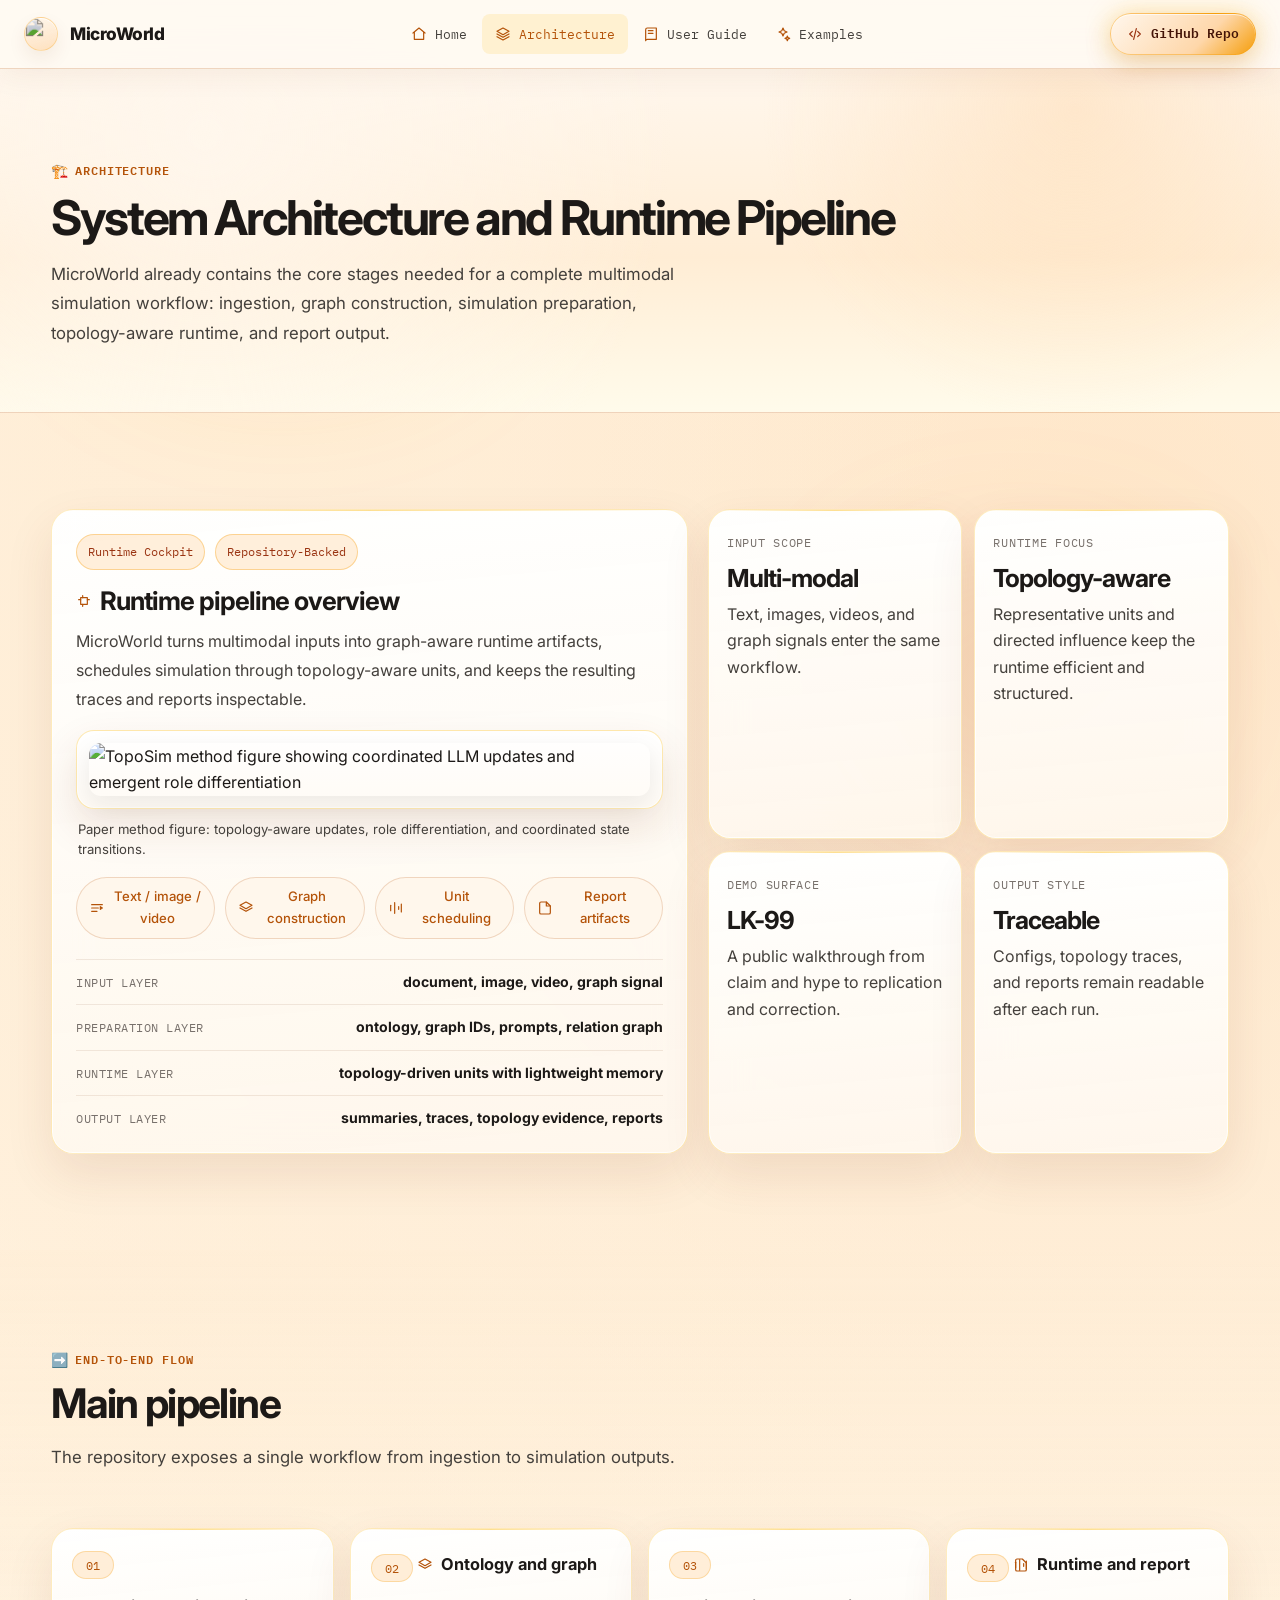
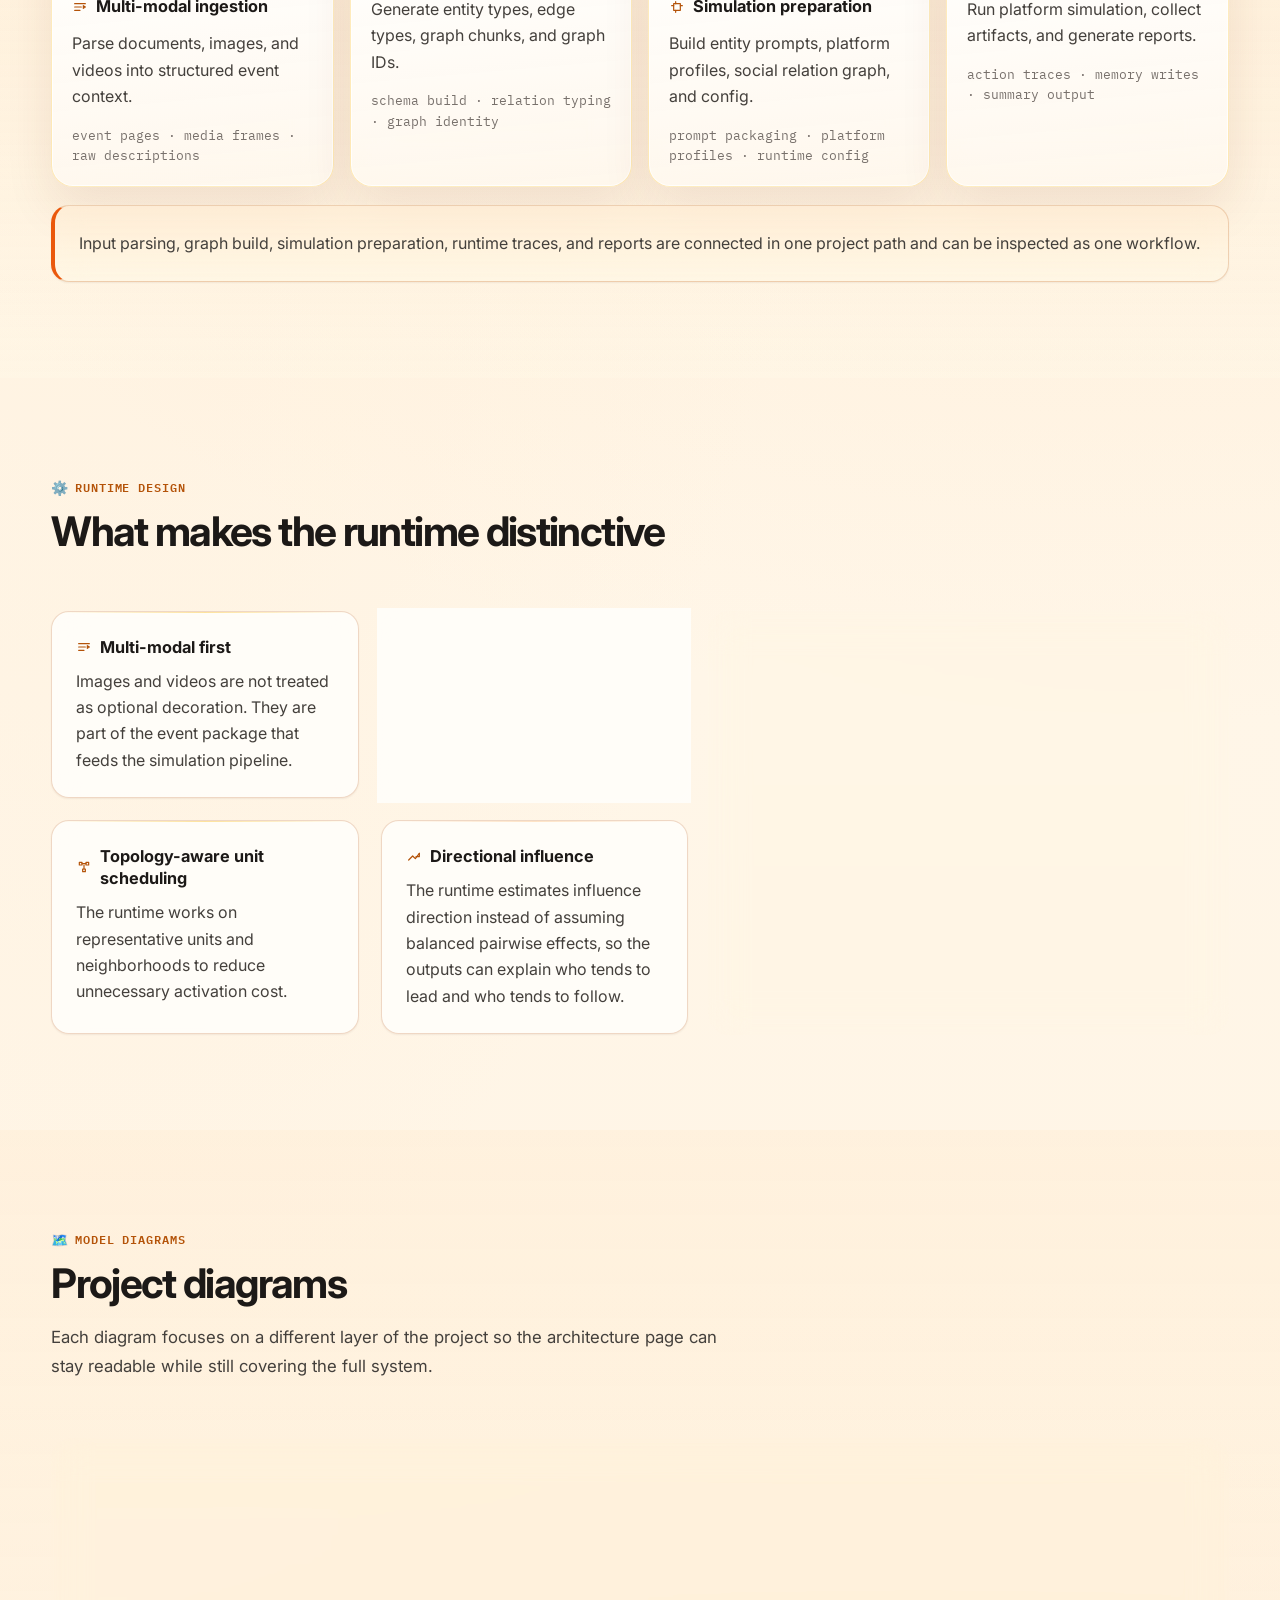
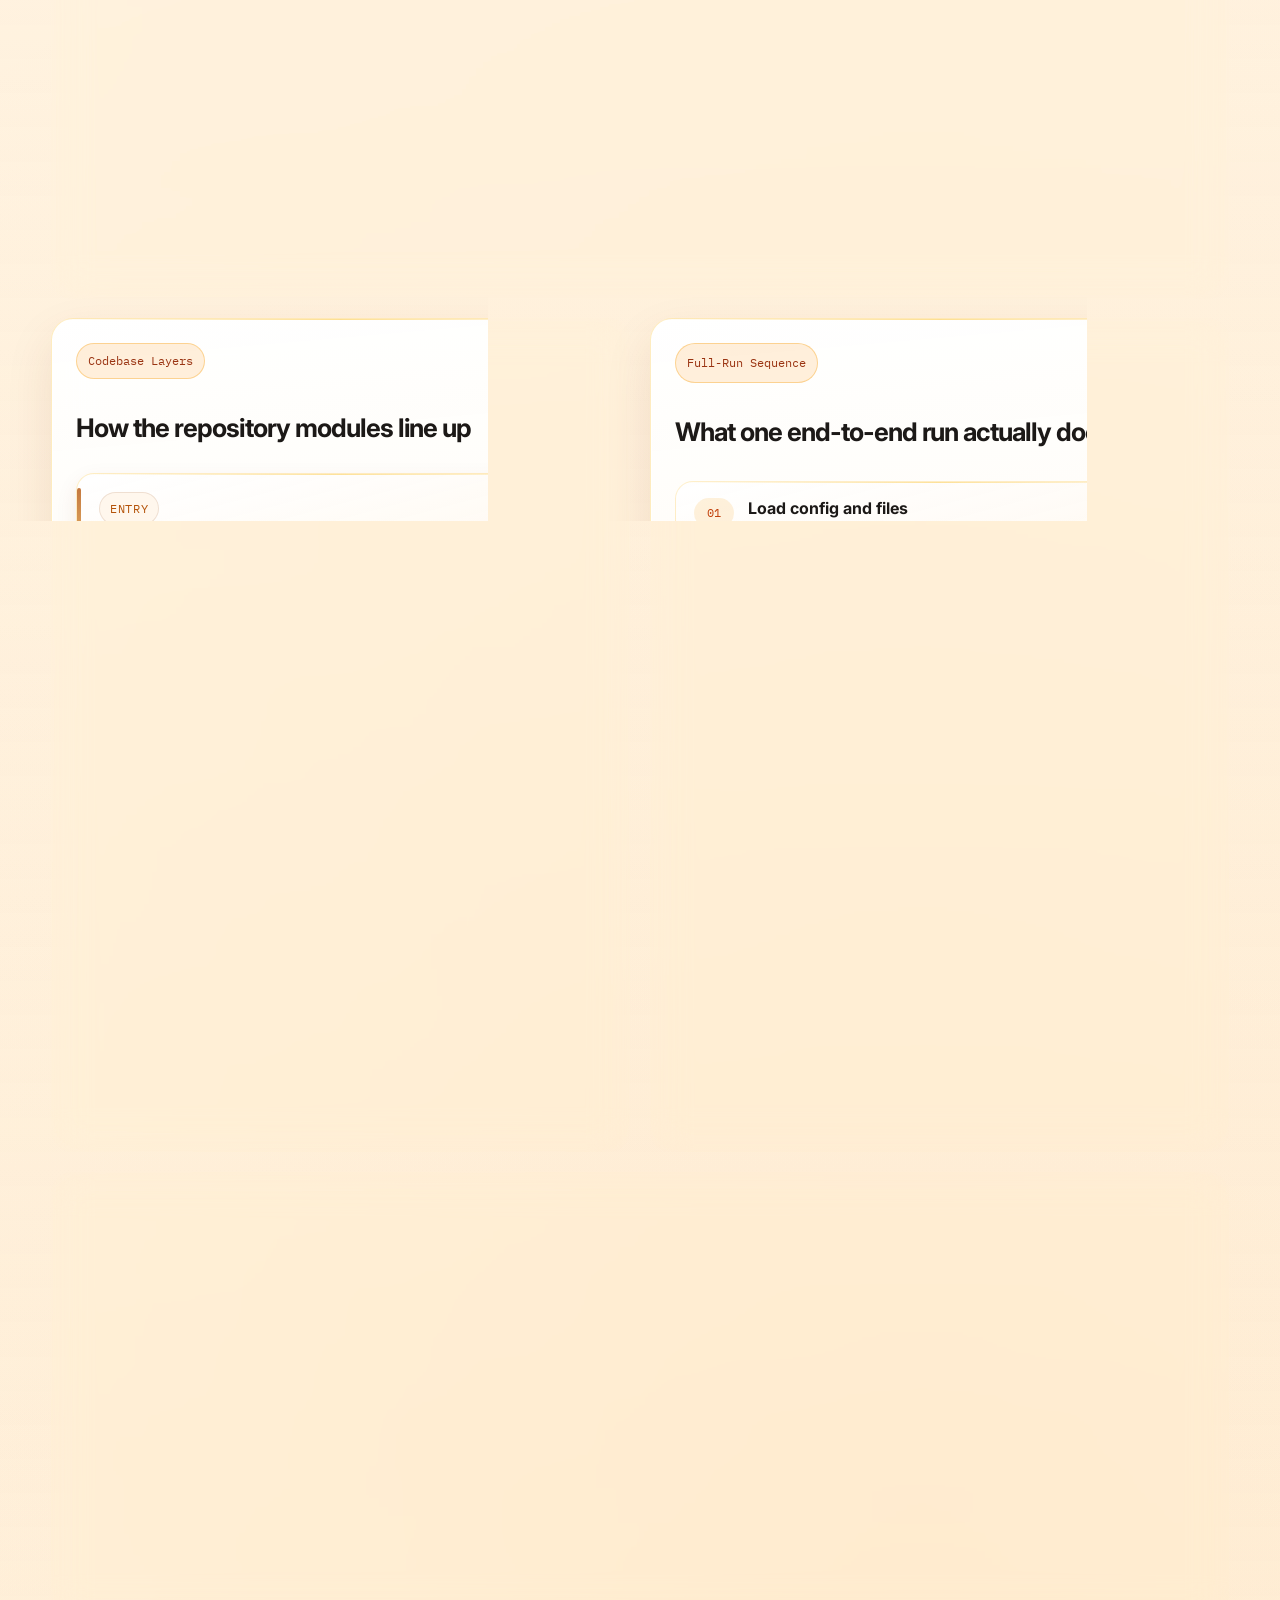
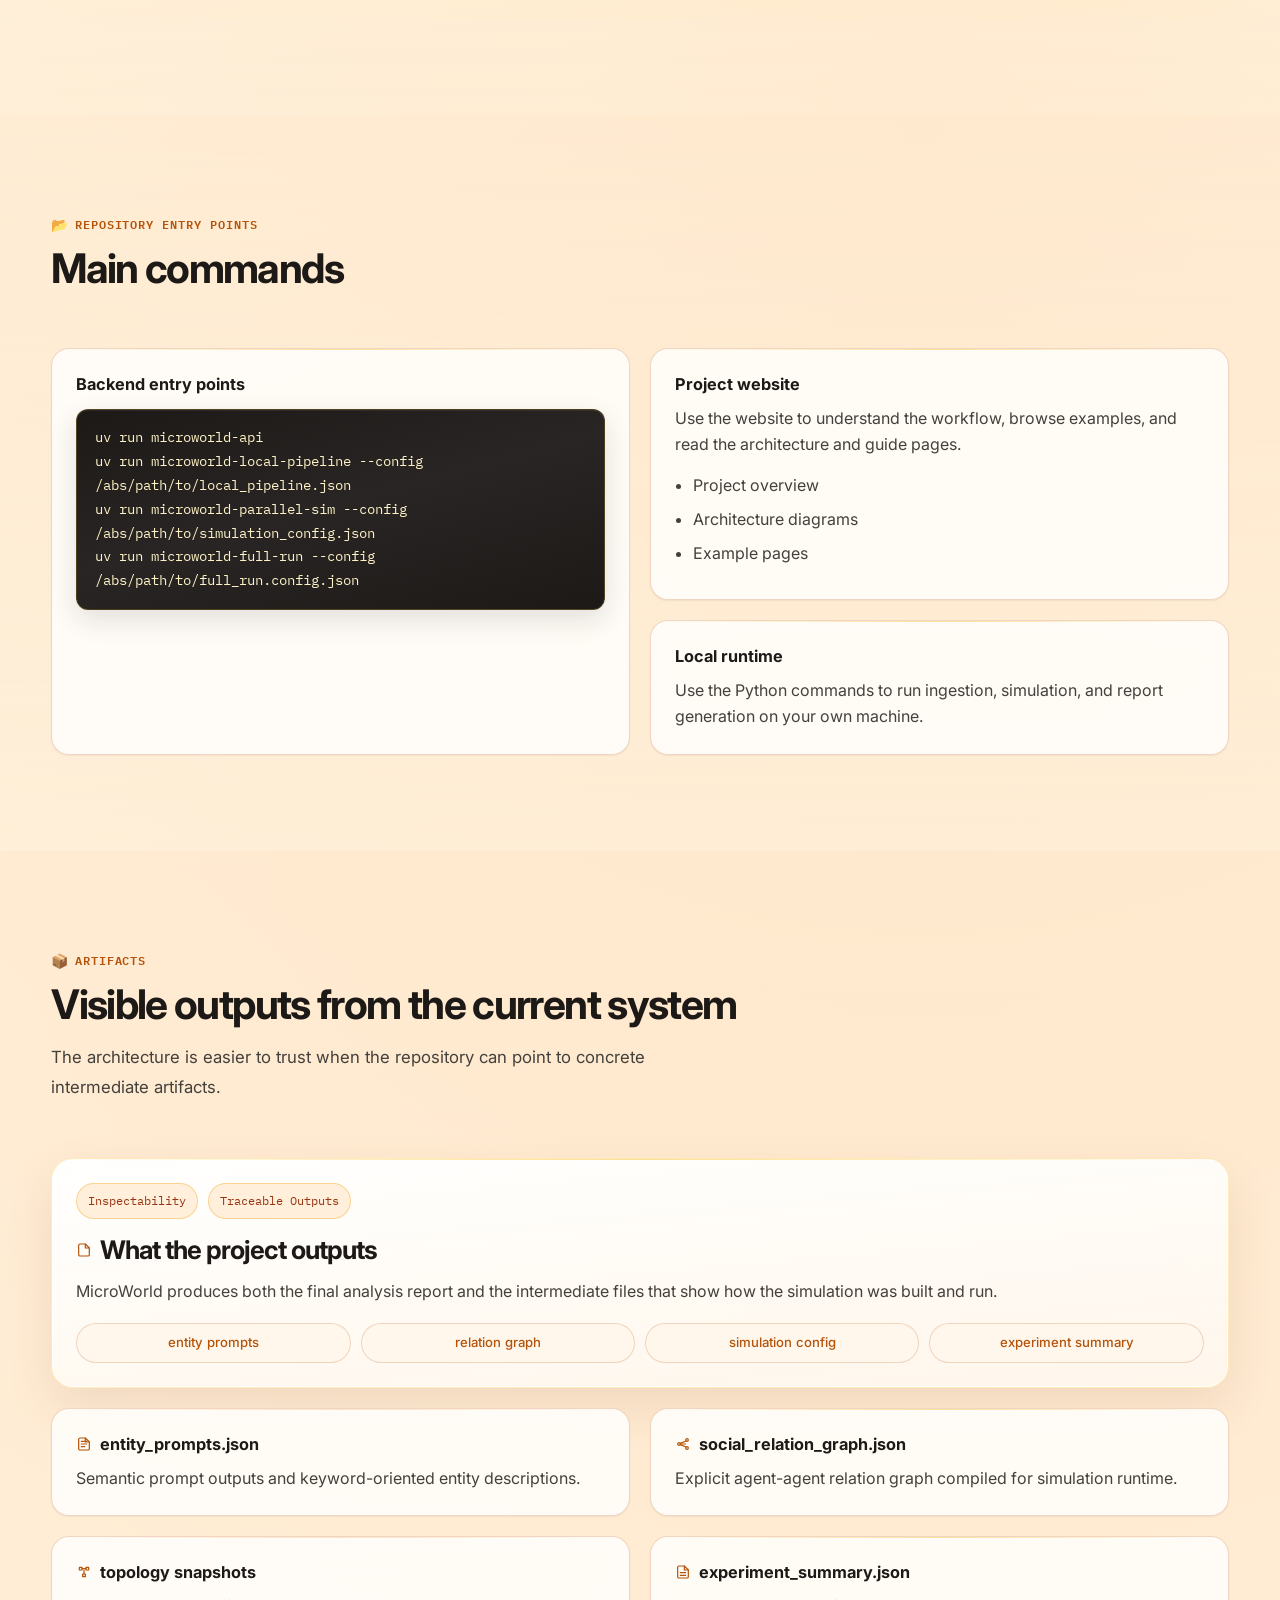
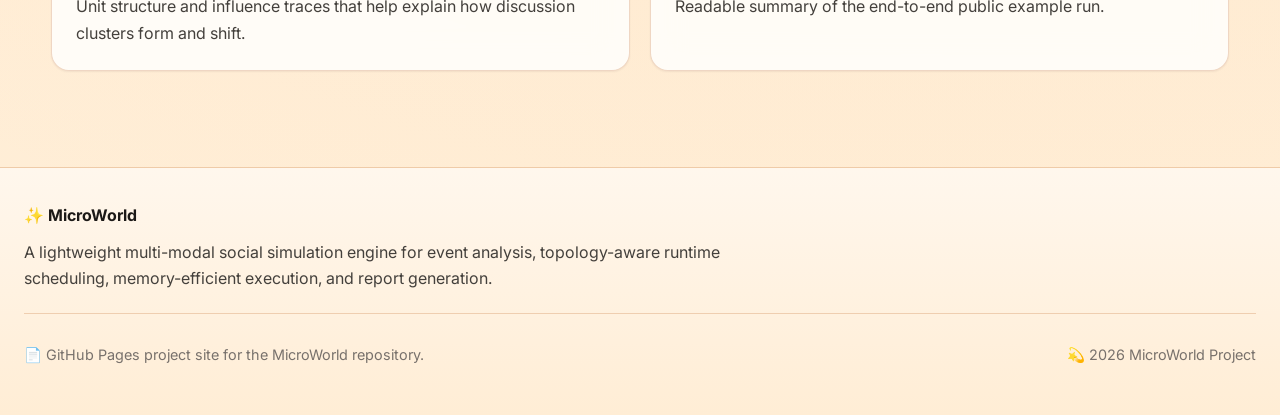
==== commit 475eb193: "Refine architecture and home page layout" ====
--- a/docs/architecture.html
+++ b/docs/architecture.html
@@ -11,7 +11,7 @@
       href="https://fonts.googleapis.com/css2?family=Inter:wght@400;500;600;700;800&family=IBM+Plex+Mono:wght@400;500;600&display=swap"
       rel="stylesheet"
     />
-    <link rel="stylesheet" href="./styles.css?v=20260419" />
+    <link rel="stylesheet" href="./styles.css?v=20260421" />
   </head>
   <body
     data-page="architecture"
@@ -52,7 +52,7 @@
             </div>
             <p class="paper-image-caption">Paper method figure: topology-aware updates, role differentiation, and coordinated state transitions.</p>
             <div class="command-chip-row">
-              <span class="command-chip"><svg class="ui-icon" viewBox="0 0 24 24" aria-hidden="true"><path d="M4 7h16"></path><path d="M4 12h10"></path><path d="M4 17h8"></path><path d="m17 10 3 2-3 2Z"></path></svg><span>PDF / text / image / video</span></span>
+              <span class="command-chip"><svg class="ui-icon" viewBox="0 0 24 24" aria-hidden="true"><path d="M4 7h16"></path><path d="M4 12h10"></path><path d="M4 17h8"></path><path d="m17 10 3 2-3 2Z"></path></svg><span>Text / image / video</span></span>
               <span class="command-chip"><svg class="ui-icon" viewBox="0 0 24 24" aria-hidden="true"><path d="M12 3 3 8l9 5 9-5-9-5Z"></path><path d="m3 12 9 5 9-5"></path></svg><span>Graph construction</span></span>
               <span class="command-chip"><svg class="ui-icon" viewBox="0 0 24 24" aria-hidden="true"><path d="M4 16V8"></path><path d="M10 20V4"></path><path d="M16 14V10"></path><path d="M20 18V6"></path></svg><span>Unit scheduling</span></span>
               <span class="command-chip"><svg class="ui-icon" viewBox="0 0 24 24" aria-hidden="true"><path d="M14 3H6a2 2 0 0 0-2 2v14a2 2 0 0 0 2 2h12a2 2 0 0 0 2-2V9Z"></path><path d="M14 3v6h6"></path></svg><span>Report artifacts</span></span>
@@ -472,7 +472,7 @@
 
     <footer id="main-footer"></footer>
 
-    <script src="template.js?v=20260419"></script>
+    <script src="template.js?v=20260421"></script>
     <script src="app.js?v=20260417"></script>
   </body>
 </html>
--- a/docs/styles.css
+++ b/docs/styles.css
@@ -168,9 +168,18 @@
 }
 
 .nav-brand-mark {
-  font-size: 1.45rem;
-  line-height: 1;
-  filter: drop-shadow(0 1px 1px rgba(120, 53, 15, 0.12));
+  width: 34px;
+  height: 34px;
+  display: inline-flex;
+  align-items: center;
+  justify-content: center;
+  overflow: hidden;
+  border-radius: 999px;
+  background: linear-gradient(165deg, rgba(255, 247, 237, 0.98), rgba(254, 215, 170, 0.72));
+  border: 1px solid rgba(245, 158, 11, 0.28);
+  box-shadow:
+    0 8px 18px rgba(120, 53, 15, 0.08),
+    inset 0 1px 0 rgba(255, 255, 255, 0.85);
 }
 
 .nav-brand-text {
@@ -179,8 +188,13 @@
   color: var(--text);
 }
 
-.nav-brand > .nav-logo-image {
-  display: none !important;
+.nav-logo-image {
+  width: 100%;
+  height: 100%;
+  object-fit: cover;
+  object-position: center 18%;
+  mix-blend-mode: multiply;
+  transform: scale(1.08);
 }
 
 .nav-links {
@@ -376,26 +390,54 @@
   min-height: 118px;
 }
 
+.hero-stat-box strong {
+  margin-bottom: 8px;
+  font-size: 1rem;
+  line-height: 1.3;
+  letter-spacing: normal;
+}
+
+.hero-stat-box .metric-heading {
+  font-family: var(--font);
+}
+
 .hero-chips {
-  display: grid;
-  grid-template-columns: repeat(3, minmax(0, 1fr));
-  gap: 10px;
-  margin-top: 18px;
-}
-
-.hero-chips > span {
-  display: inline-flex;
-  align-items: center;
-  justify-content: center;
+  list-style: none;
+  margin: 22px 0 0;
+  padding: 0;
+  display: flex;
+  flex-direction: column;
   gap: 8px;
-  padding: 8px 12px;
-  border-radius: 999px;
-  background: rgba(255, 247, 237, 0.9);
+  max-width: min(100%, 26rem);
+}
+
+.hero-chip {
+  display: flex;
+  align-items: flex-start;
+  gap: 12px;
+  padding: 11px 14px;
+  border-radius: 14px;
+  background: rgba(255, 247, 237, 0.95);
   border: 1px solid rgba(251, 191, 36, 0.28);
-  color: var(--text-secondary);
-  font-size: 0.82rem;
+  box-shadow: 0 1px 0 rgba(255, 255, 255, 0.7) inset;
+}
+
+.hero-chip-emoji {
+  flex-shrink: 0;
+  width: 1.75rem;
+  font-size: 1.2rem;
+  line-height: 1.35;
   text-align: center;
-  white-space: nowrap;
+}
+
+.hero-chip-label {
+  flex: 1;
+  min-width: 0;
+  font-size: 0.875rem;
+  line-height: 1.45;
+  font-weight: 500;
+  color: var(--text-secondary);
+  text-align: left;
 }
 
 .hero-badge {
@@ -939,6 +981,7 @@
 .fidelity-row-track {
   position: relative;
   overflow: hidden;
+  display: flex;
   height: 14px;
   border-radius: 999px;
   background: linear-gradient(180deg, rgba(231, 229, 228, 0.55), rgba(250, 250, 249, 0.85));
@@ -954,13 +997,21 @@
   transition: transform 220ms ease, filter 220ms ease, box-shadow 220ms ease;
 }
 
-.token-row-fill {
-  width: calc(var(--value) * 1%);
-  background: linear-gradient(90deg, #38bdf8 0%, #2563eb 42%, #1d4ed8 100%);
+.token-row-fill-actual {
+  width: var(--actual);
+  background: linear-gradient(90deg, #1d4ed8 0%, #2563eb 52%, #38bdf8 100%);
   box-shadow:
     0 0 0 1px rgba(255, 255, 255, 0.35) inset,
     0 1px 0 rgba(255, 255, 255, 0.45) inset,
     0 6px 18px rgba(37, 99, 235, 0.35);
+}
+
+.token-row-fill-saved {
+  width: var(--saved);
+  background: linear-gradient(90deg, #fed7aa 0%, #fdba74 48%, #fb923c 100%);
+  box-shadow:
+    inset 1px 0 0 rgba(255, 255, 255, 0.75),
+    0 0 0 1px rgba(255, 255, 255, 0.18) inset;
 }
 
 .token-chart-row:hover .token-row-fill,
@@ -1234,7 +1285,7 @@
   justify-content: center;
   min-width: 0;
   text-align: center;
-  white-space: nowrap;
+  white-space: normal;
 }
 
 .board-list {
@@ -1262,11 +1313,12 @@
 
 .board-list-row strong {
   display: block;
-  max-width: 28ch;
+  max-width: none;
   color: var(--text);
-  font-size: 0.96rem;
+  font-size: 0.88rem;
   text-align: right;
-  line-height: 1.5;
+  line-height: 1.35;
+  white-space: nowrap;
 }
 
 .status-grid {
@@ -2116,7 +2168,6 @@
   .lk99-gallery-grid,
   .image-grid,
   .metric-grid,
-  .hero-chips,
   .runtime-feature-grid,
   .status-grid,
   .platform-grid,
@@ -2145,6 +2196,7 @@
   .board-list-row strong {
     max-width: none;
     text-align: left;
+    white-space: normal;
   }
 
   .hero,
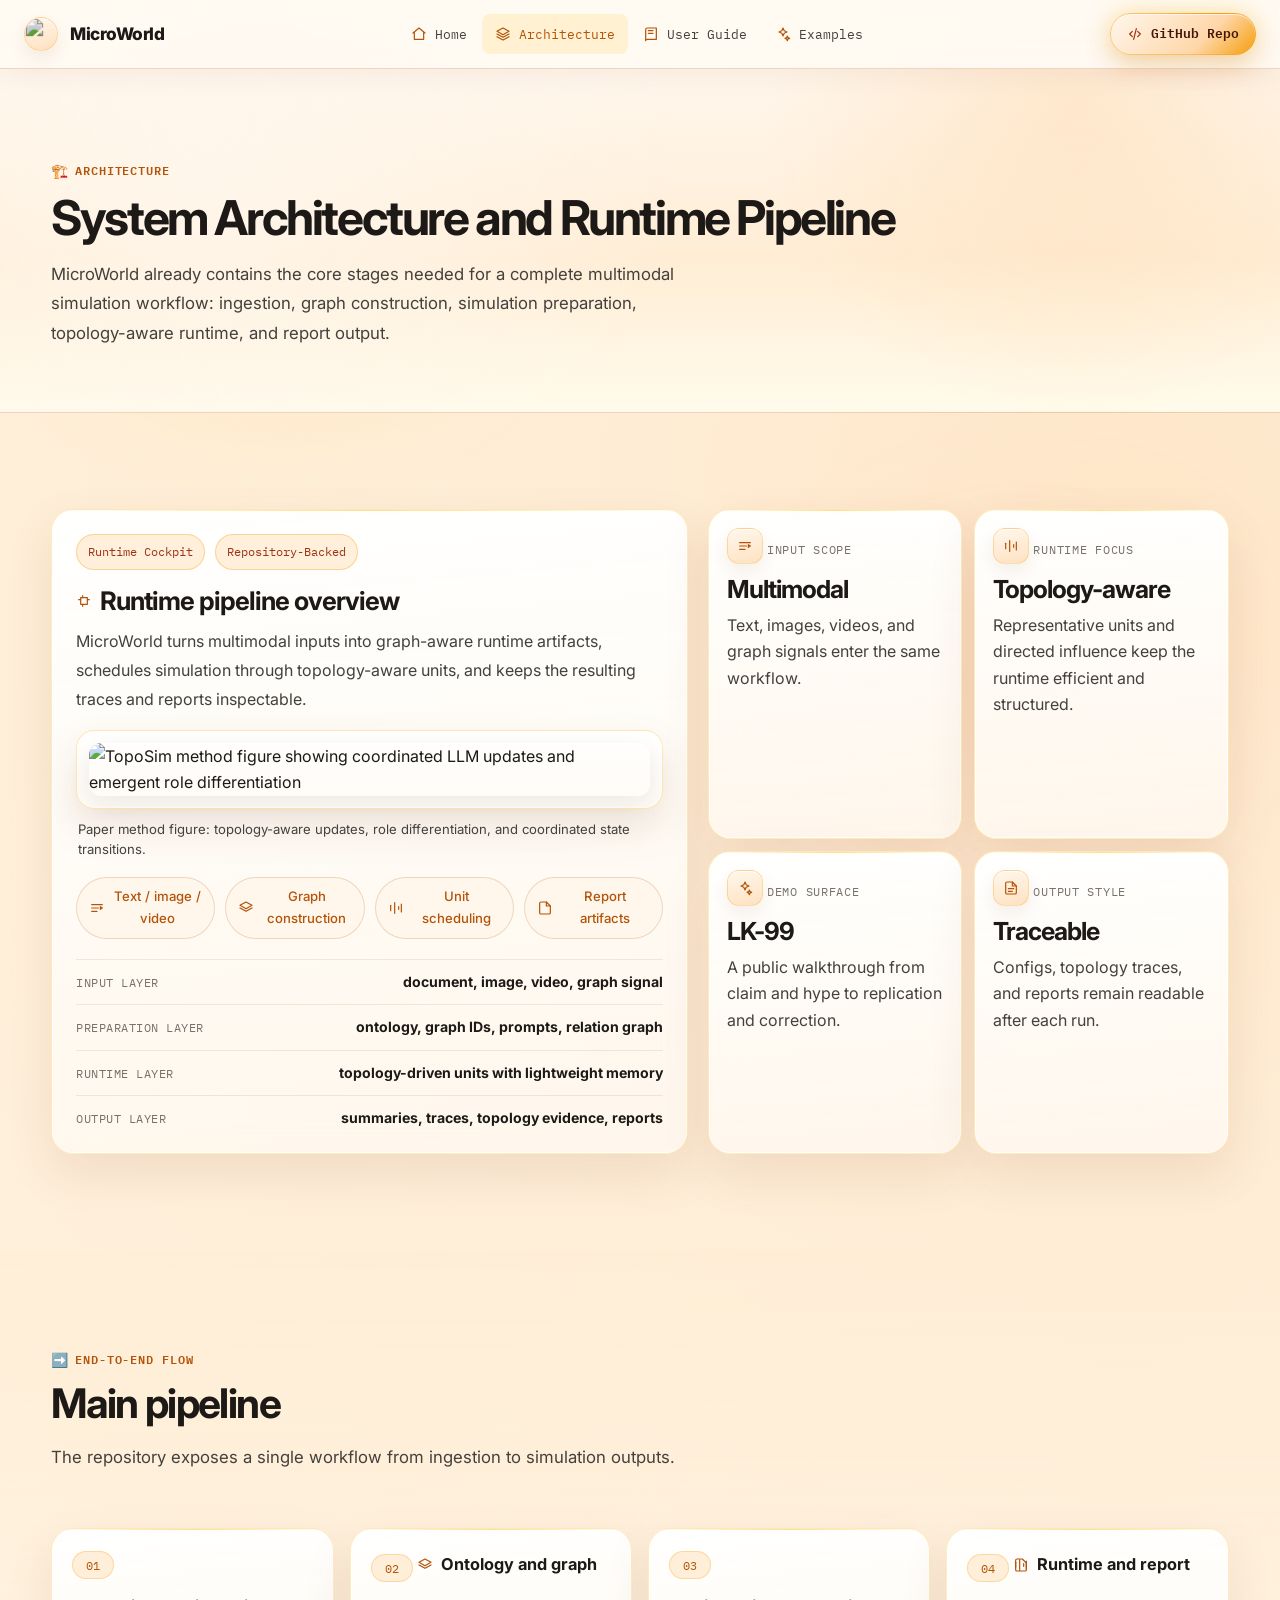
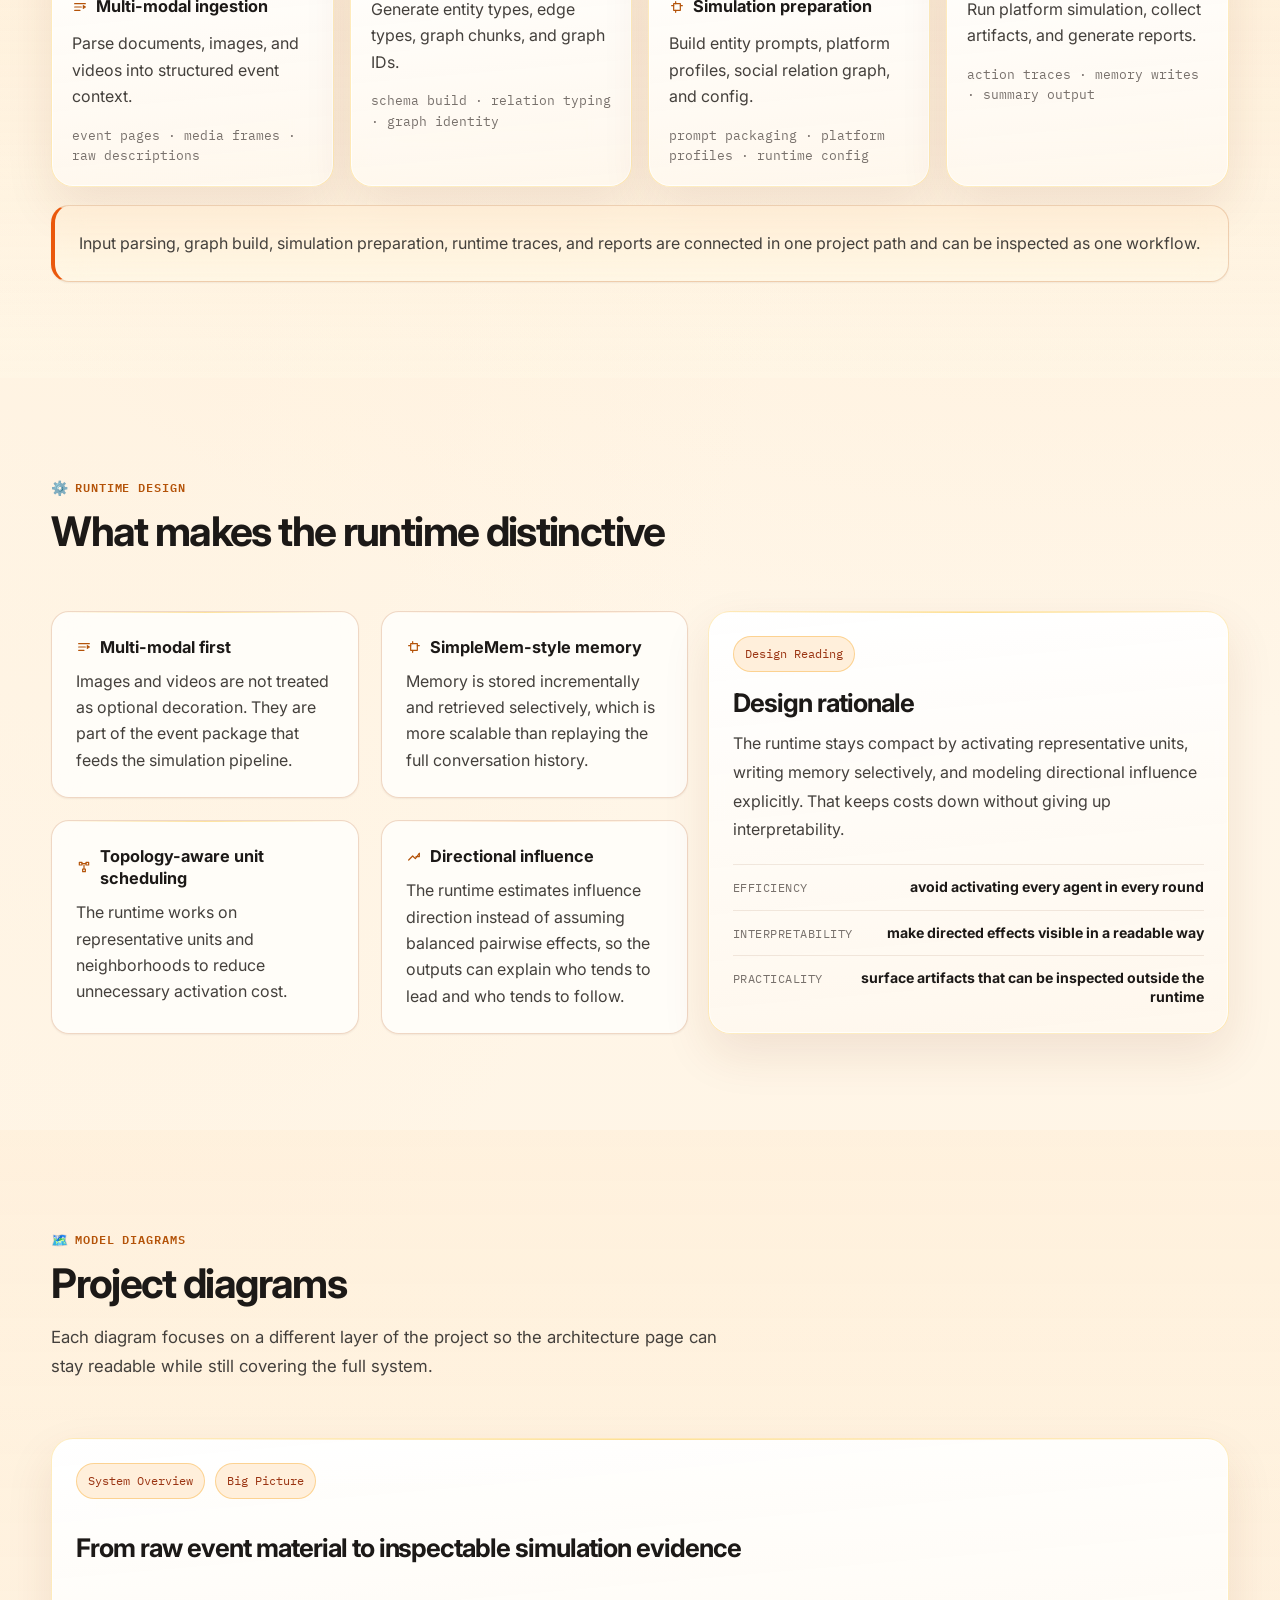
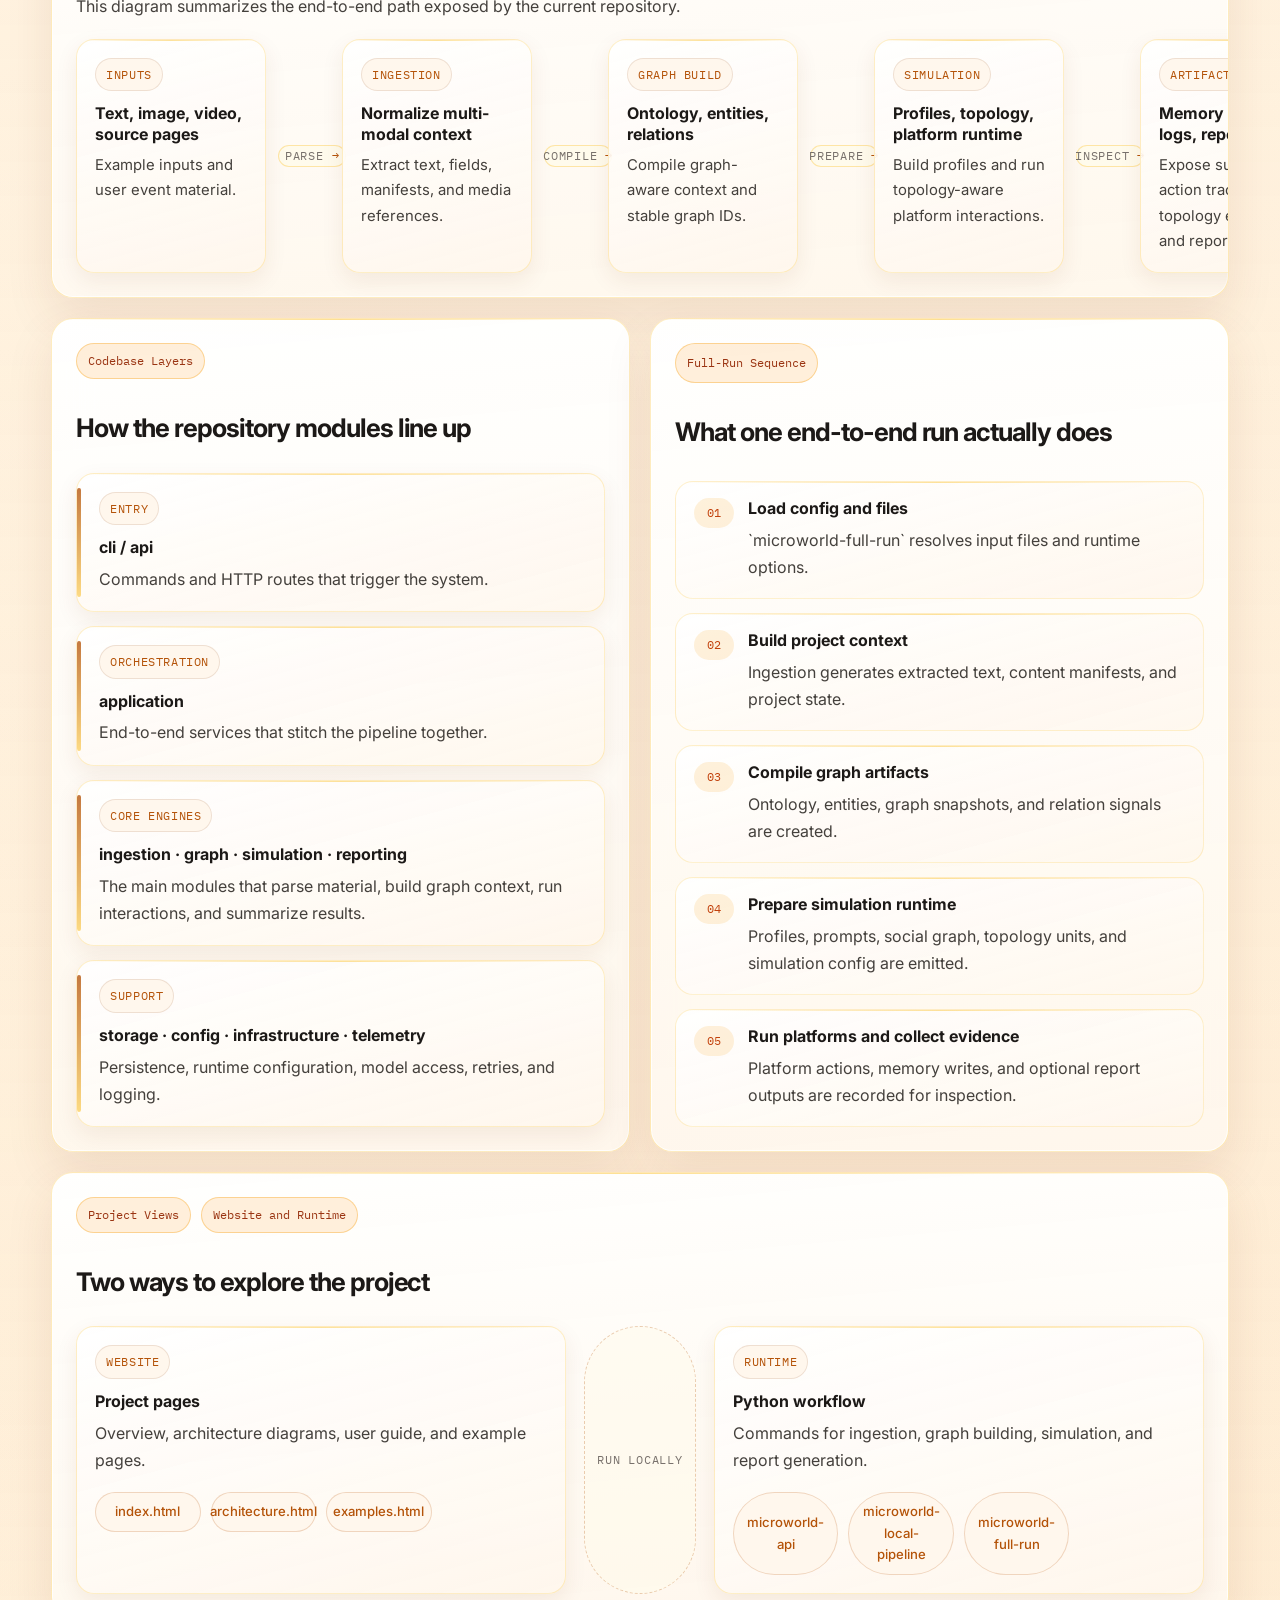
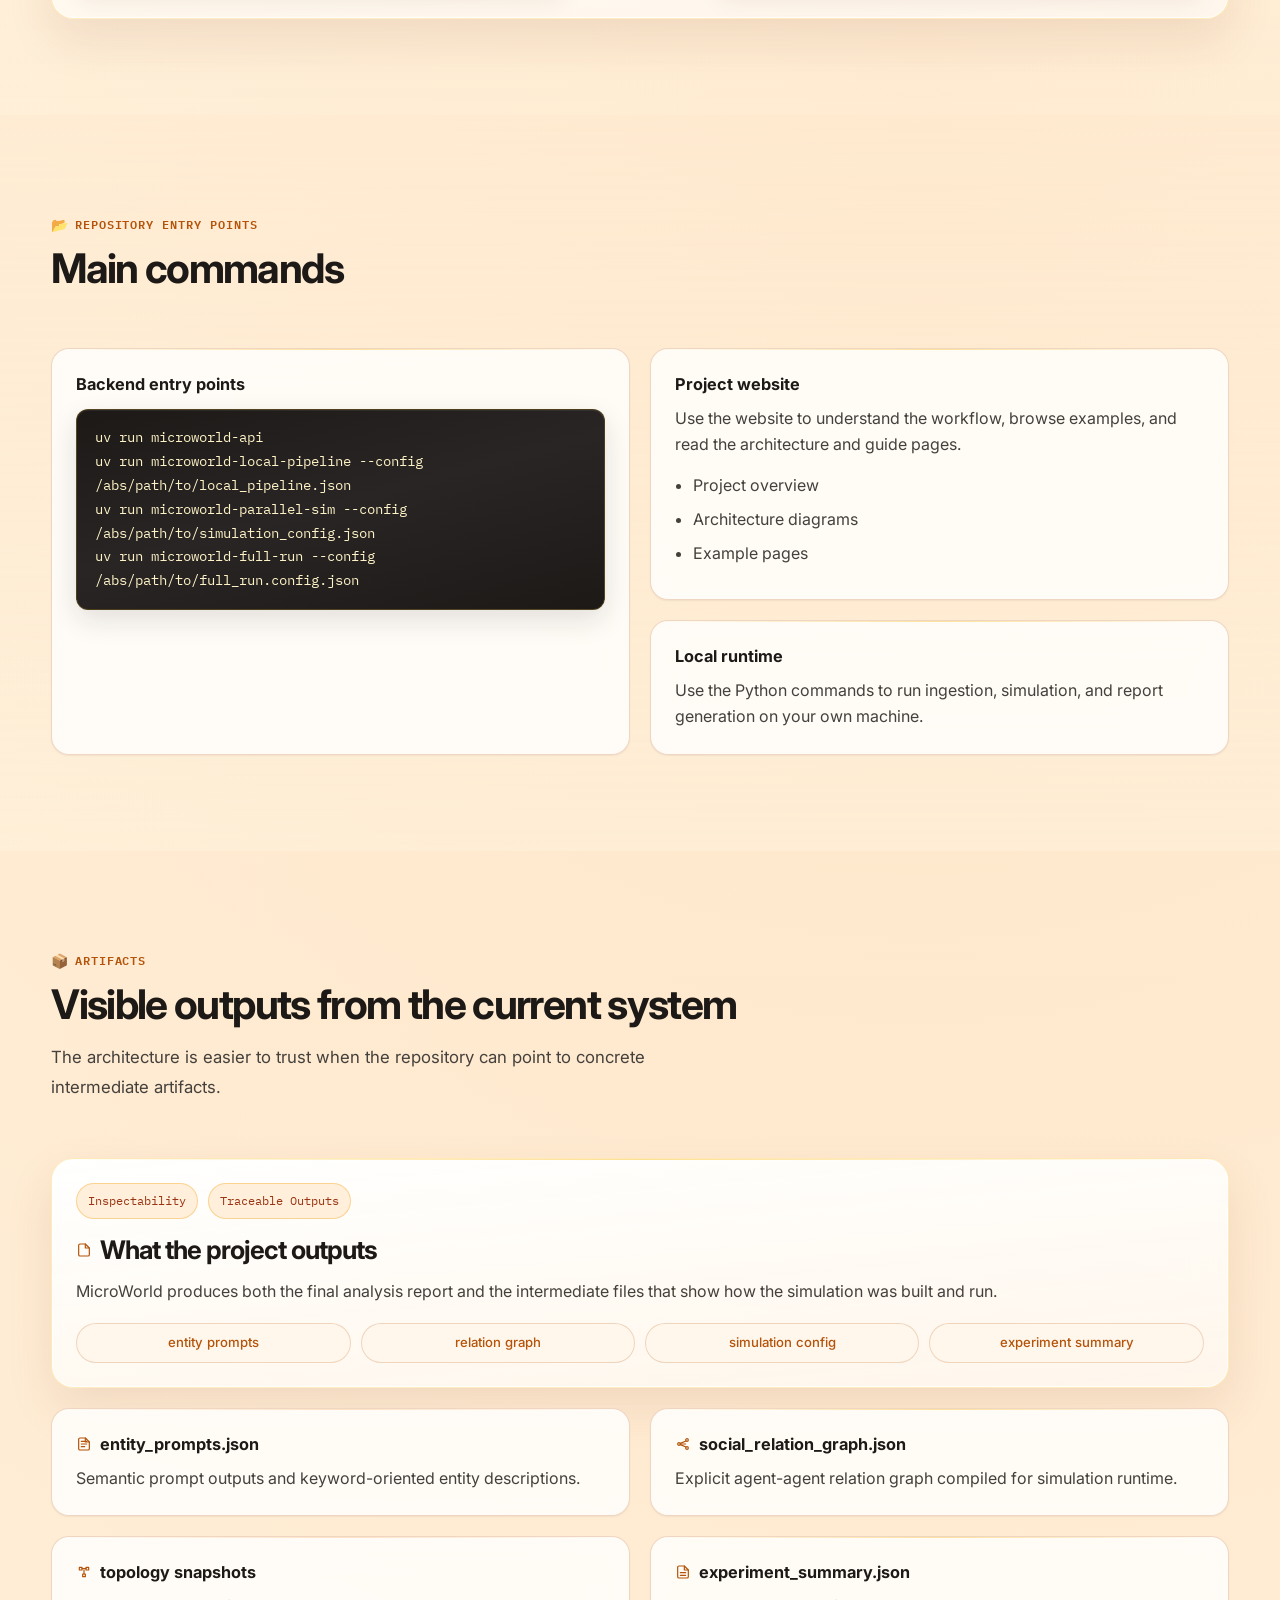
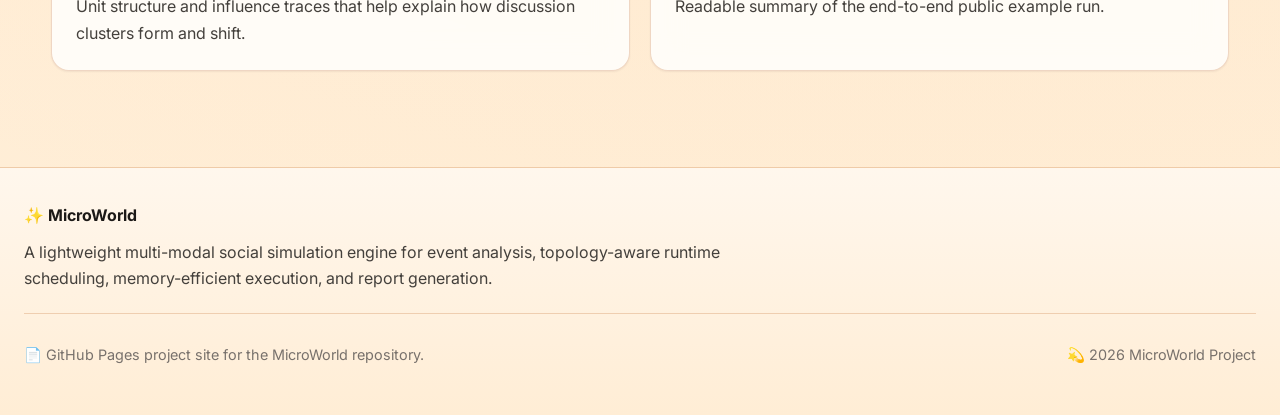
==== commit aee10c70: "Tighten home and demo text layout" ====
--- a/docs/architecture.html
+++ b/docs/architecture.html
@@ -11,7 +11,7 @@
       href="https://fonts.googleapis.com/css2?family=Inter:wght@400;500;600;700;800&family=IBM+Plex+Mono:wght@400;500;600&display=swap"
       rel="stylesheet"
     />
-    <link rel="stylesheet" href="./styles.css?v=20260421" />
+    <link rel="stylesheet" href="./styles.css?v=20260423" />
   </head>
   <body
     data-page="architecture"
@@ -79,21 +79,25 @@
 
           <div class="status-grid">
             <article class="status-card">
+              <span class="status-icon" aria-hidden="true"><svg class="ui-icon" viewBox="0 0 24 24"><path d="M4 7h16"></path><path d="M4 12h10"></path><path d="M4 17h8"></path><path d="m17 10 3 2-3 2Z"></path></svg></span>
               <span class="status-label">Input Scope</span>
-              <strong>Multi-modal</strong>
+              <strong>Multimodal</strong>
               <p>Text, images, videos, and graph signals enter the same workflow.</p>
             </article>
             <article class="status-card">
+              <span class="status-icon" aria-hidden="true"><svg class="ui-icon" viewBox="0 0 24 24"><path d="M4 16V8"></path><path d="M10 20V4"></path><path d="M16 14V10"></path><path d="M20 18V6"></path></svg></span>
               <span class="status-label">Runtime Focus</span>
               <strong>Topology-aware</strong>
               <p>Representative units and directed influence keep the runtime efficient and structured.</p>
             </article>
             <article class="status-card">
+              <span class="status-icon" aria-hidden="true"><svg class="ui-icon" viewBox="0 0 24 24"><path d="m12 3 1.8 4.2L18 9l-4.2 1.8L12 15l-1.8-4.2L6 9l4.2-1.8L12 3Z"></path><path d="m18.5 15 1 2.5 2.5 1-2.5 1-1 2.5-1-2.5-2.5-1 2.5-1 1-2.5Z"></path></svg></span>
               <span class="status-label">Demo Surface</span>
               <strong>LK-99</strong>
               <p>A public walkthrough from claim and hype to replication and correction.</p>
             </article>
             <article class="status-card">
+              <span class="status-icon" aria-hidden="true"><svg class="ui-icon" viewBox="0 0 24 24"><path d="M14 3H6a2 2 0 0 0-2 2v14a2 2 0 0 0 2 2h12a2 2 0 0 0 2-2V9Z"></path><path d="M14 3v6h6"></path><path d="M8 13h8"></path><path d="M8 17h6"></path></svg></span>
               <span class="status-label">Output Style</span>
               <strong>Traceable</strong>
               <p>Configs, topology traces, and reports remain readable after each run.</p>
--- a/docs/styles.css
+++ b/docs/styles.css
@@ -401,6 +401,21 @@
   font-family: var(--font);
 }
 
+.hero-stat-box .metric-heading span:last-child {
+  color: var(--text);
+  font-family: var(--font);
+  font-size: 1rem;
+  font-weight: 700;
+  line-height: 1.25;
+  letter-spacing: -0.01em;
+}
+
+.hero-stat-box > span {
+  color: var(--text-secondary);
+  font-size: 0.9rem;
+  line-height: 1.55;
+}
+
 .hero-chips {
   list-style: none;
   margin: 22px 0 0;
@@ -473,15 +488,32 @@
 .hero-title-line {
   display: flex;
   flex-wrap: wrap;
-  align-items: baseline;
+  align-items: center;
   gap: 0.35em 0.5em;
 }
 
-.hero-title-line .emoji {
-  font-size: clamp(2rem, 4.5vw, 3.25rem);
-  line-height: 1;
-  position: relative;
-  top: 0.06em;
+.hero-title-logo {
+  width: clamp(2rem, 4.4vw, 3.2rem);
+  height: clamp(2rem, 4.4vw, 3.2rem);
+  display: inline-flex;
+  align-items: center;
+  justify-content: center;
+  overflow: hidden;
+  border-radius: 999px;
+  background: linear-gradient(165deg, rgba(255, 247, 237, 0.96), rgba(254, 215, 170, 0.72));
+  border: 1px solid rgba(245, 158, 11, 0.22);
+  box-shadow:
+    0 8px 18px rgba(120, 53, 15, 0.08),
+    inset 0 1px 0 rgba(255, 255, 255, 0.82);
+}
+
+.hero-title-logo img {
+  width: 100%;
+  height: 100%;
+  object-fit: cover;
+  object-position: center 18%;
+  mix-blend-mode: multiply;
+  transform: scale(1.08);
 }
 
 .hero-title-main,
@@ -1318,6 +1350,10 @@
   font-size: 0.88rem;
   text-align: right;
   line-height: 1.35;
+  white-space: normal;
+}
+
+body[data-page="architecture"] .system-cockpit .board-list-row strong {
   white-space: nowrap;
 }
 
@@ -1329,17 +1365,38 @@
 
 .status-card {
   padding: 18px;
-  min-height: 142px;
+  min-height: 124px;
 }
 
 .status-label {
   display: inline-block;
-  margin-bottom: 12px;
+  margin-bottom: 8px;
   color: var(--text-muted);
   font-size: 0.76rem;
   font-family: var(--mono);
   letter-spacing: 0.06em;
   text-transform: uppercase;
+}
+
+.status-icon {
+  width: 36px;
+  height: 36px;
+  display: inline-flex;
+  align-items: center;
+  justify-content: center;
+  margin-bottom: 12px;
+  border-radius: 12px;
+  background: linear-gradient(165deg, rgba(255, 247, 237, 0.98), rgba(254, 215, 170, 0.72));
+  border: 1px solid rgba(245, 158, 11, 0.28);
+  box-shadow:
+    0 8px 18px rgba(120, 53, 15, 0.08),
+    inset 0 1px 0 rgba(255, 255, 255, 0.82);
+}
+
+.status-icon .ui-icon {
+  width: 1rem;
+  height: 1rem;
+  color: var(--primary);
 }
 
 .status-card strong {
@@ -1675,10 +1732,12 @@
   border: 1px solid rgba(251, 191, 36, 0.28);
   background: linear-gradient(180deg, rgba(255, 255, 255, 0.95), rgba(255, 247, 237, 0.9));
   color: var(--text-secondary);
-  font-family: var(--mono);
-  font-size: 0.78rem;
-  letter-spacing: 0.05em;
+  font-family: var(--font);
+  font-size: 0.75rem;
+  font-weight: 700;
+  letter-spacing: 0.02em;
   text-transform: uppercase;
+  white-space: nowrap;
 }
 
 .gallery-caption-grid {
@@ -1963,6 +2022,19 @@
   font-size: 1.7rem;
   line-height: 1;
   letter-spacing: -0.05em;
+}
+
+.metric-box .metric-heading {
+  font-family: var(--font);
+}
+
+.metric-box .metric-heading span:last-child {
+  color: var(--text);
+  font-family: var(--font);
+  font-size: 1rem;
+  font-weight: 700;
+  line-height: 1.25;
+  letter-spacing: -0.01em;
 }
 
 .metric-box span {
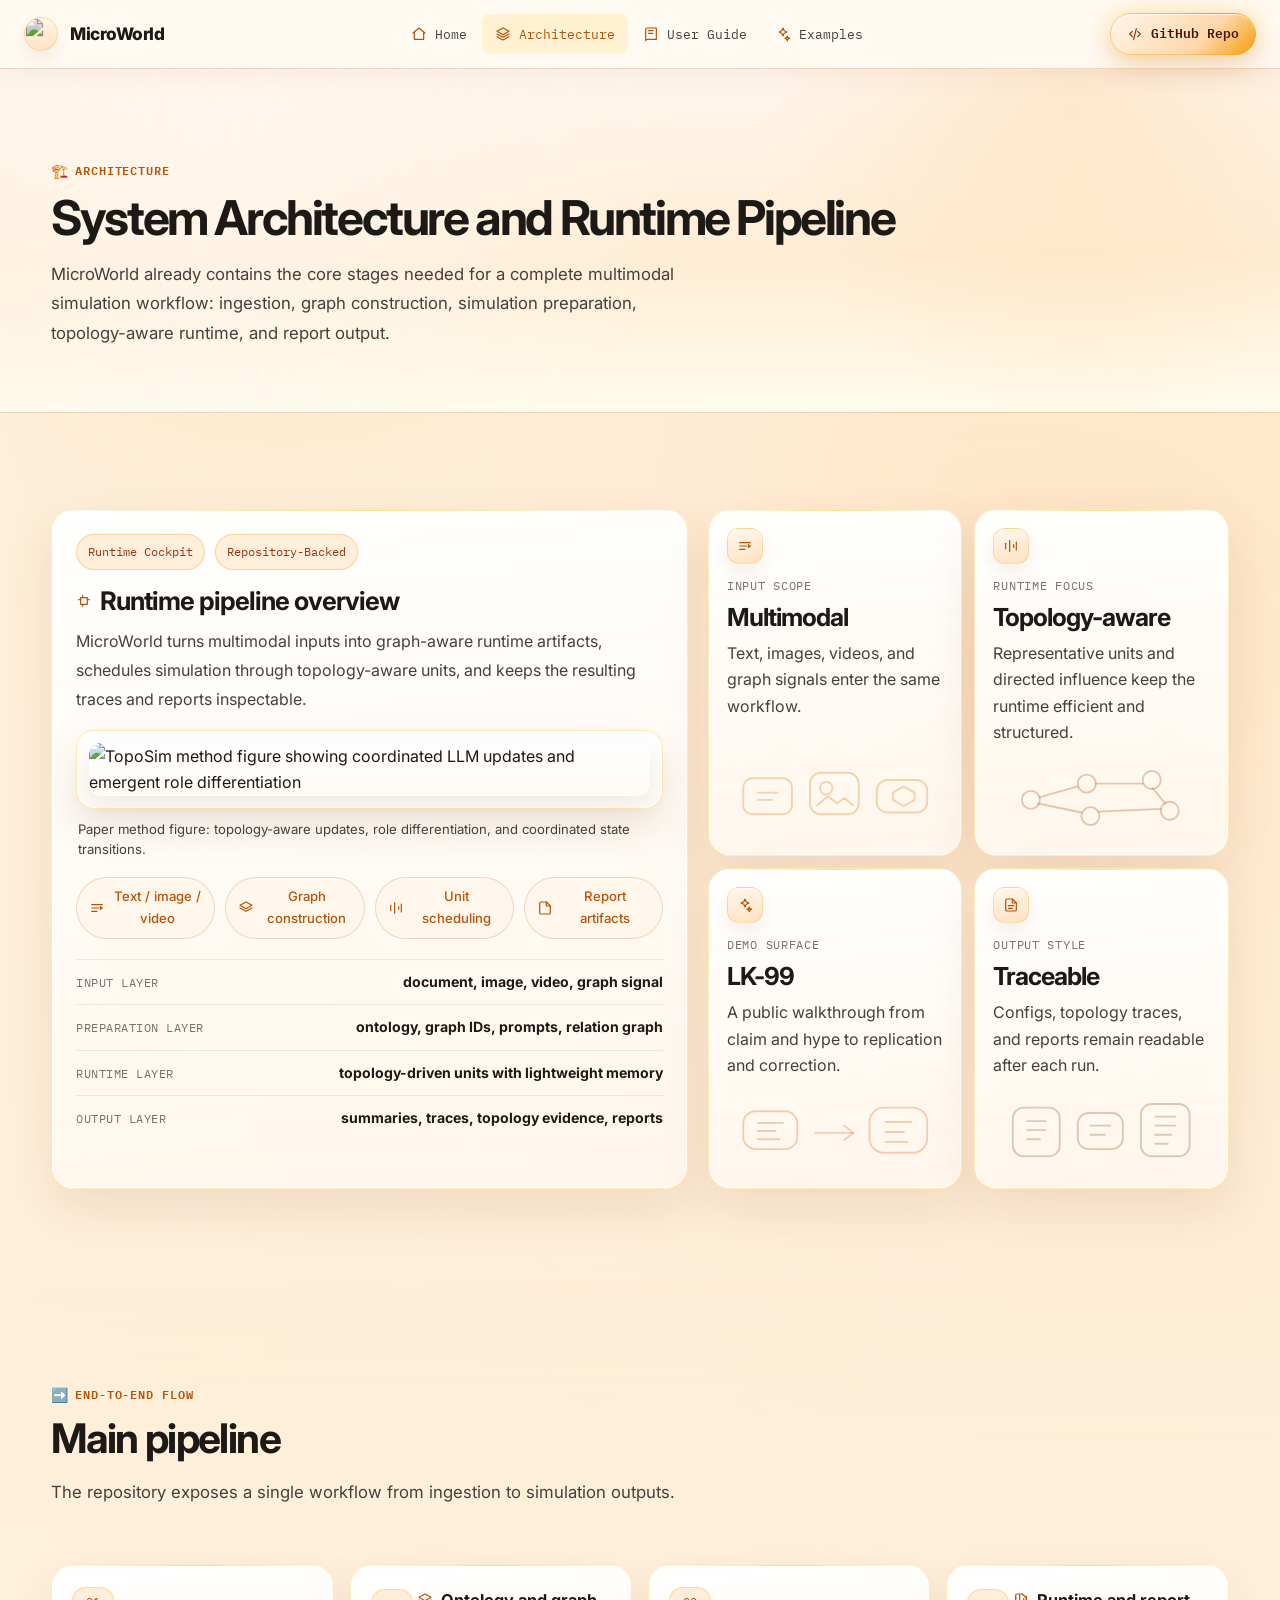
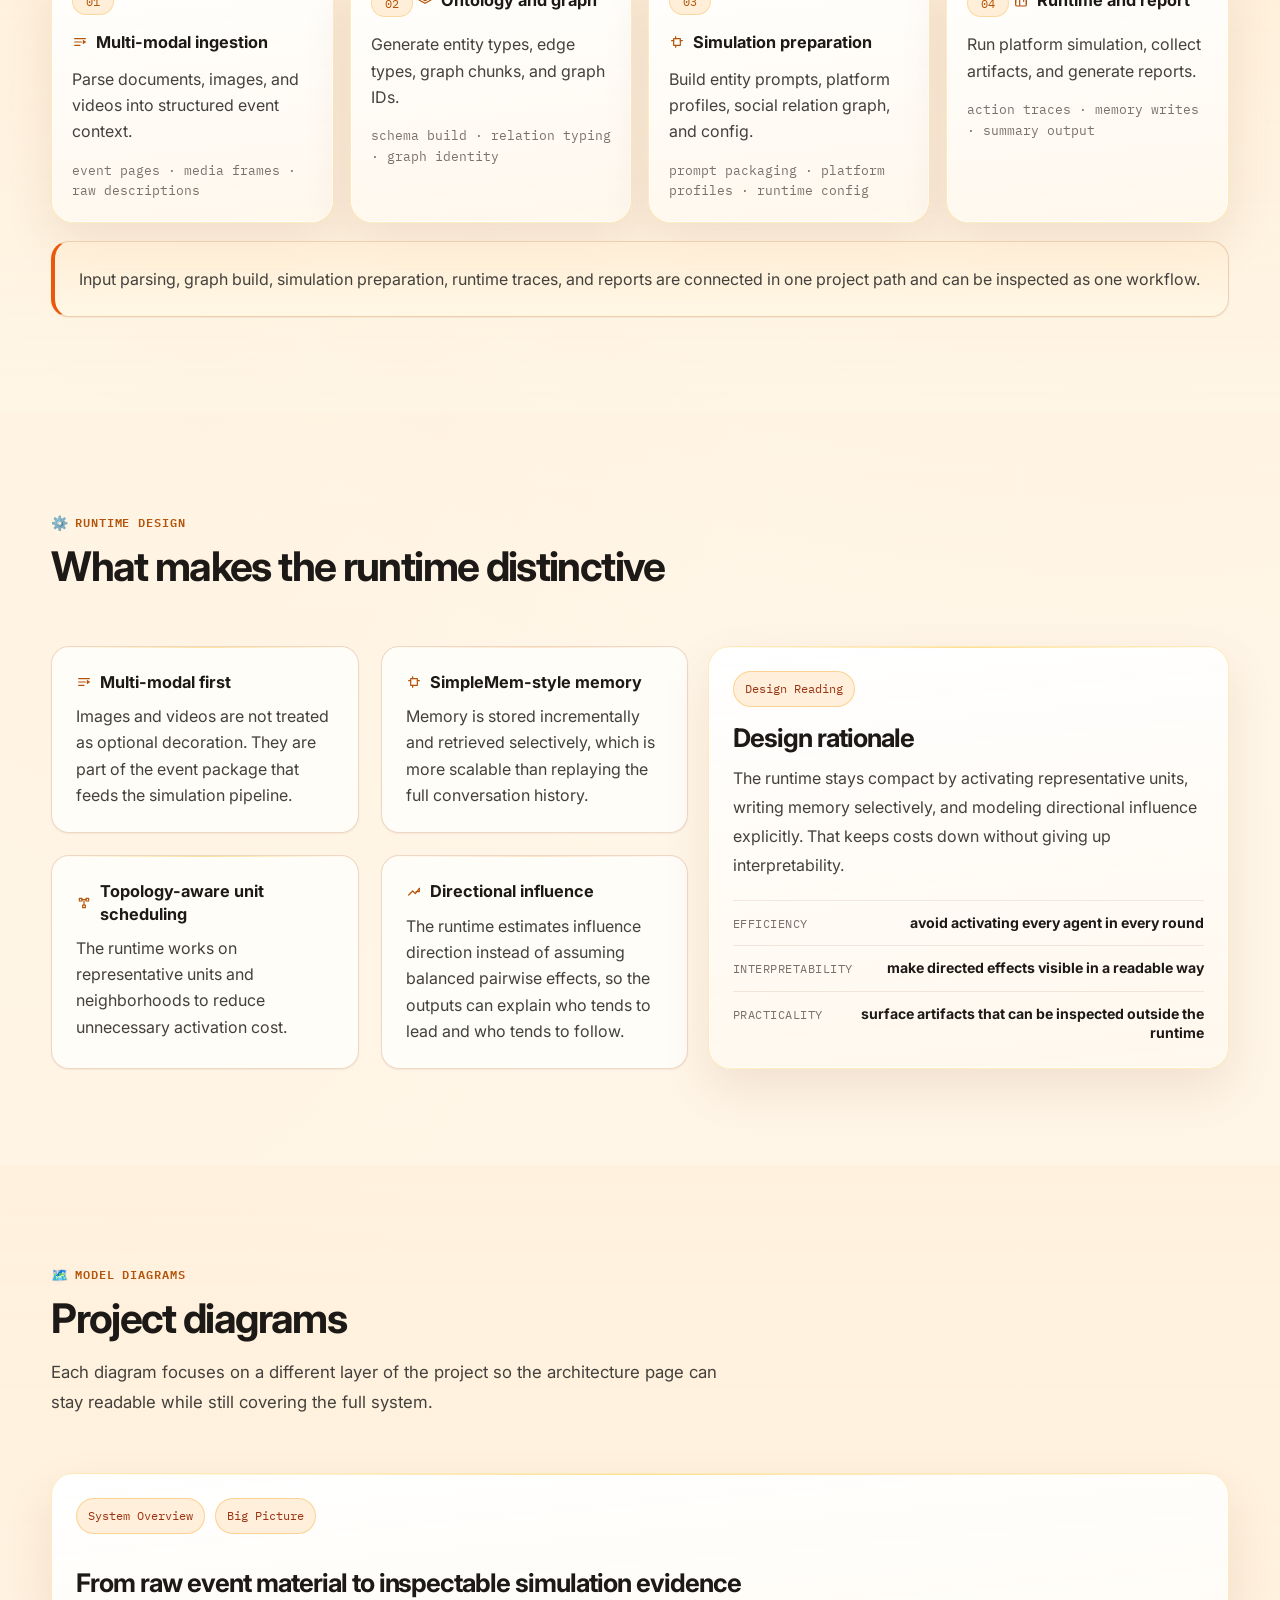
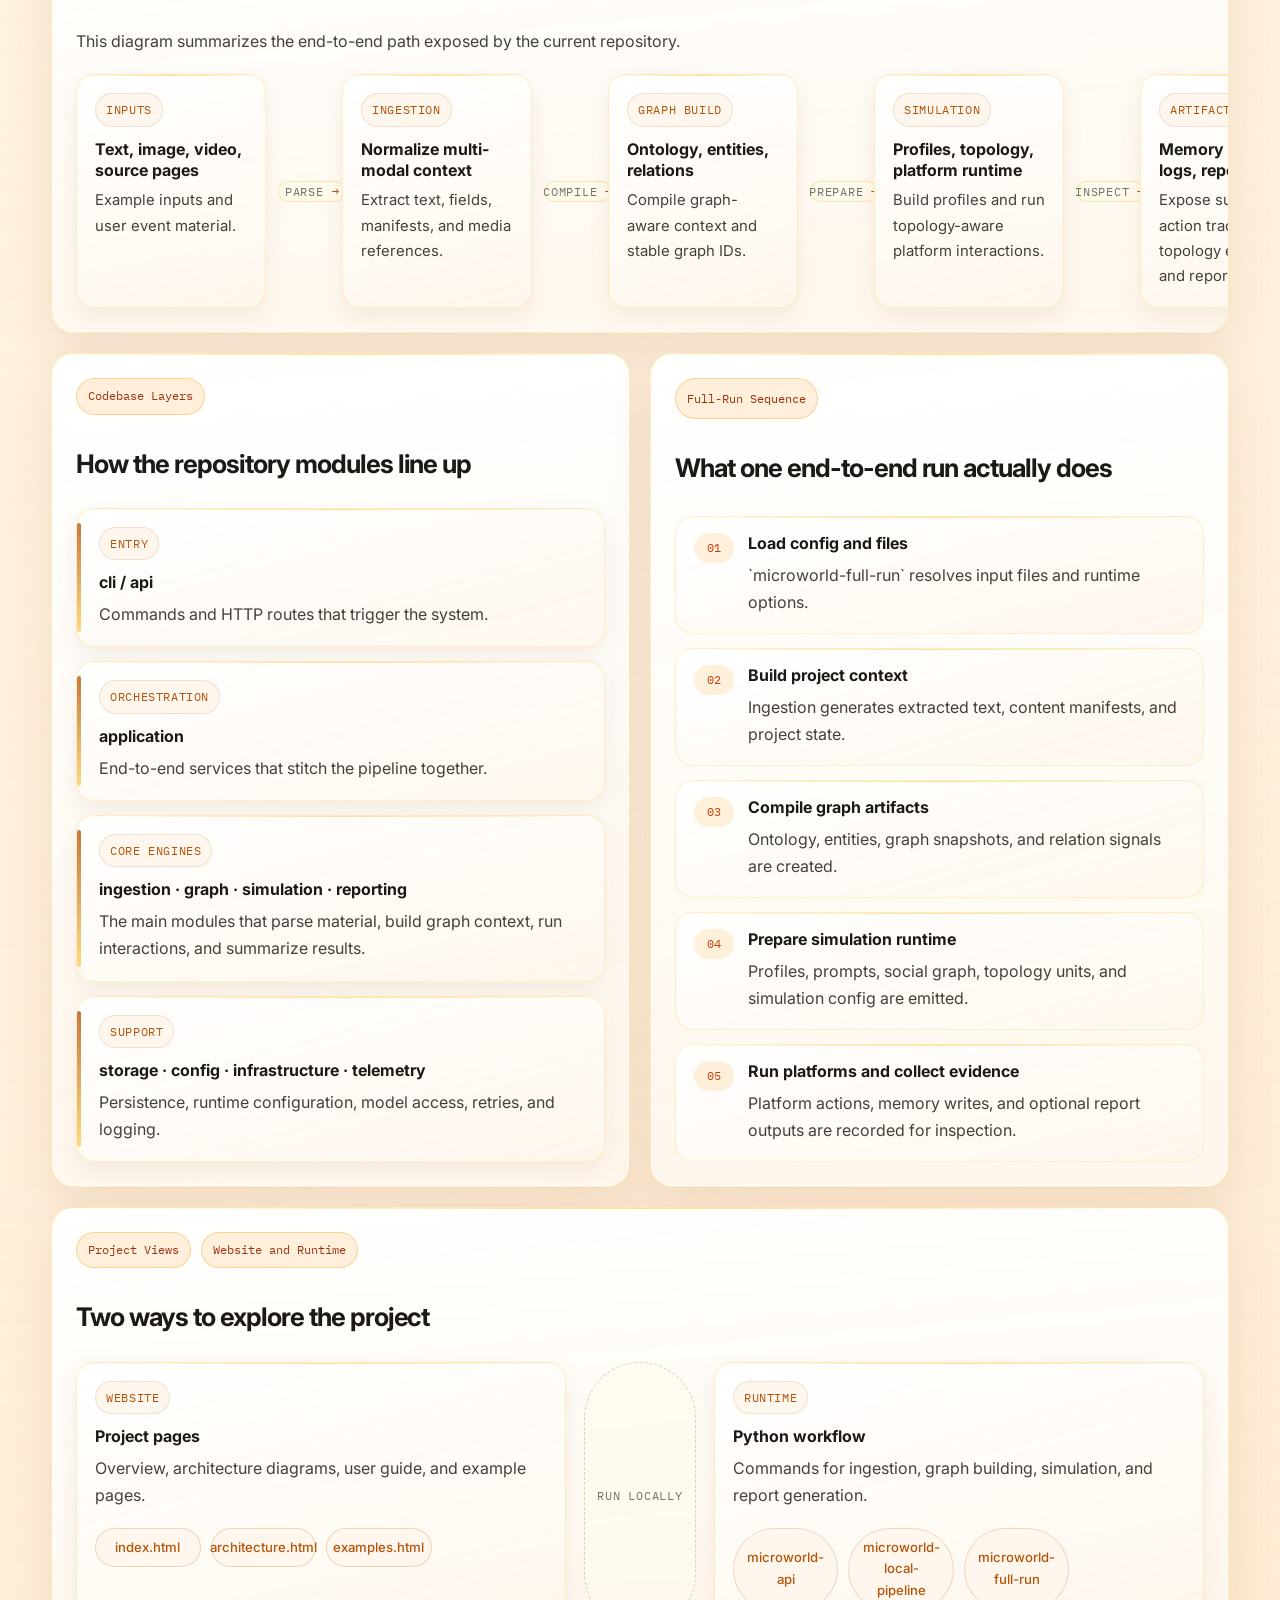
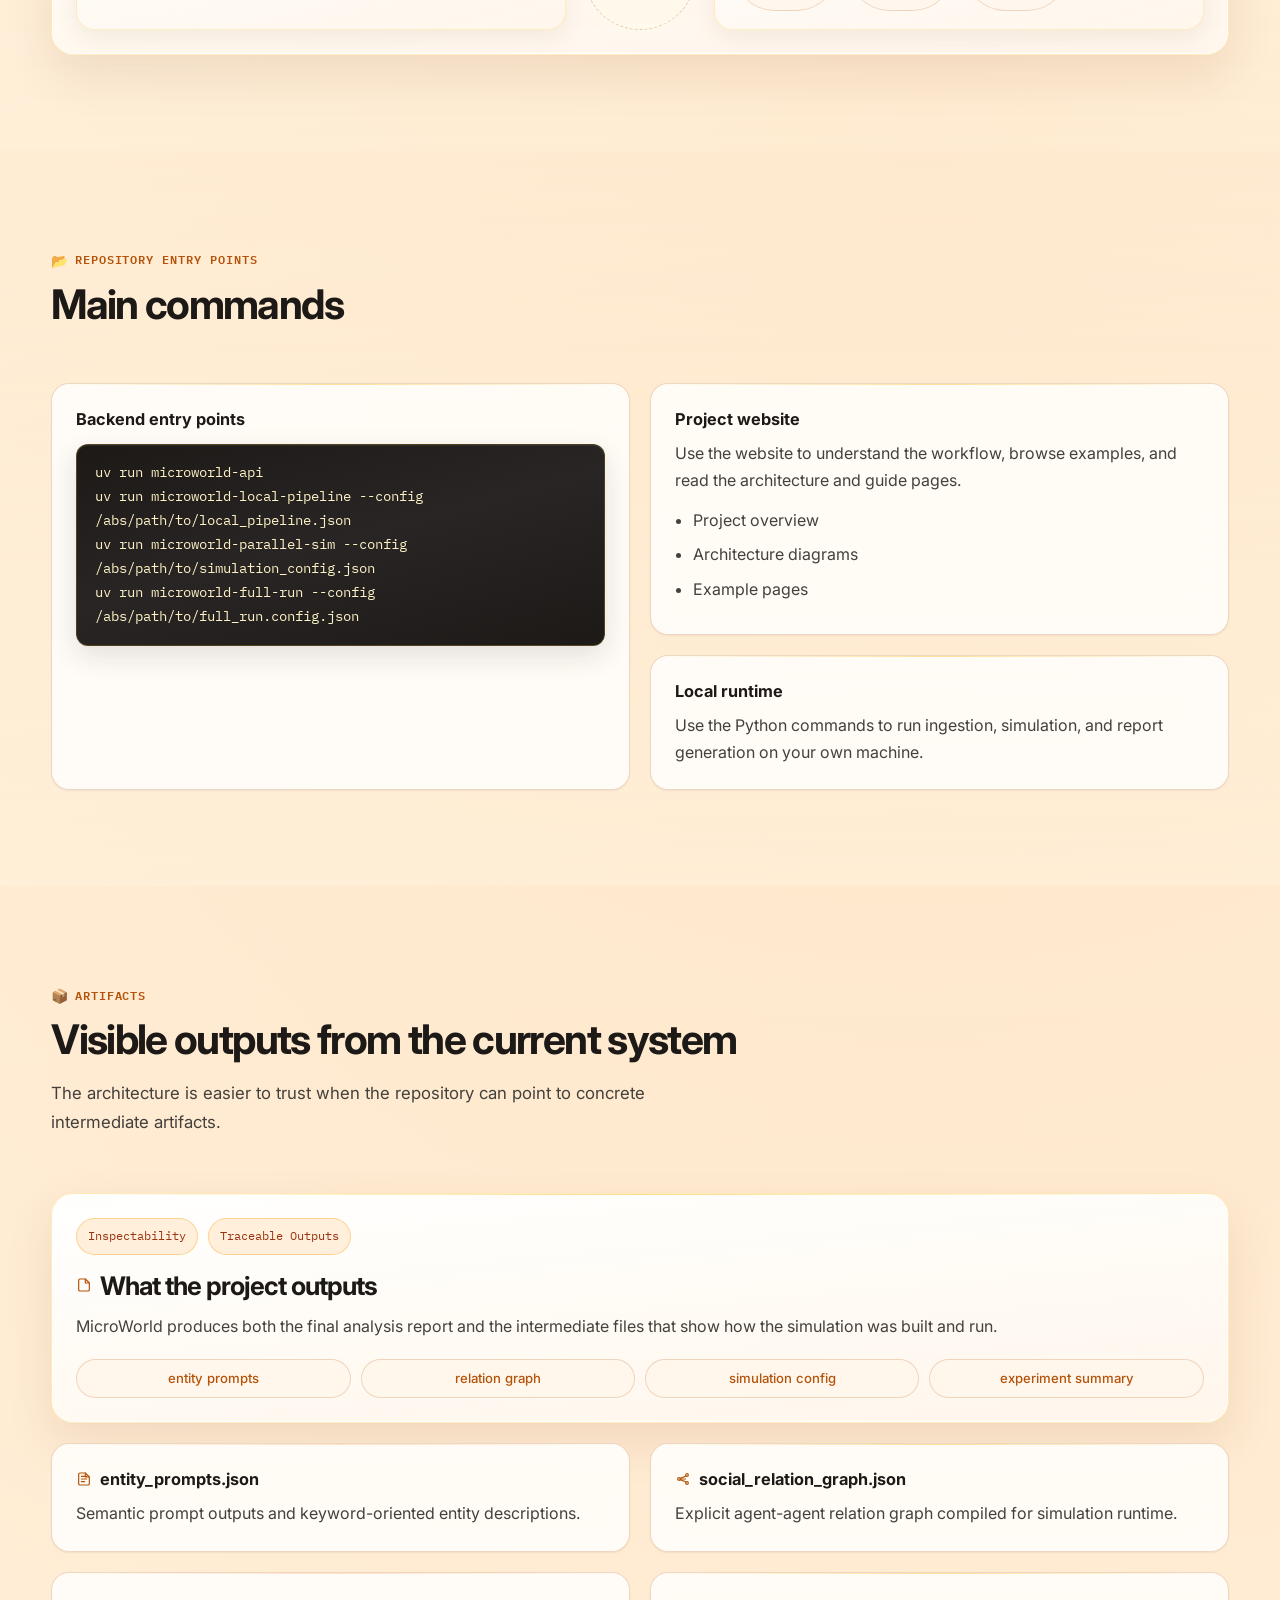
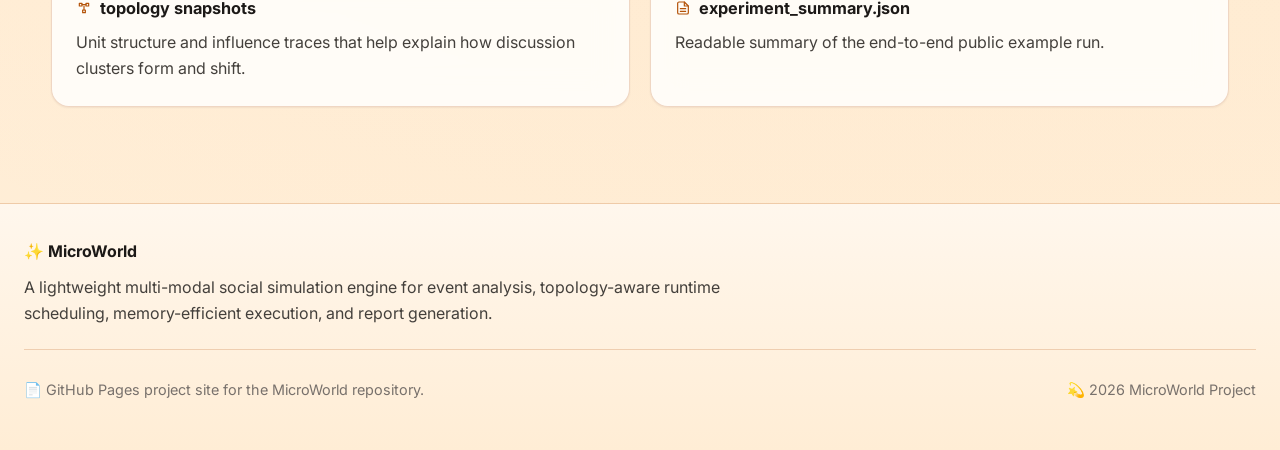
==== commit d63df697: "Enrich architecture status cards" ====
--- a/docs/architecture.html
+++ b/docs/architecture.html
@@ -11,7 +11,7 @@
       href="https://fonts.googleapis.com/css2?family=Inter:wght@400;500;600;700;800&family=IBM+Plex+Mono:wght@400;500;600&display=swap"
       rel="stylesheet"
     />
-    <link rel="stylesheet" href="./styles.css?v=20260423" />
+    <link rel="stylesheet" href="./styles.css?v=20260424" />
   </head>
   <body
     data-page="architecture"
@@ -83,24 +83,65 @@
               <span class="status-label">Input Scope</span>
               <strong>Multimodal</strong>
               <p>Text, images, videos, and graph signals enter the same workflow.</p>
+              <div class="status-illustration status-illustration-input" aria-hidden="true">
+                <svg viewBox="0 0 240 84">
+                  <rect x="18" y="18" width="54" height="40" rx="10"></rect>
+                  <path d="M34 34h22M34 42h16"></path>
+                  <rect x="92" y="12" width="54" height="46" rx="12"></rect>
+                  <circle cx="110" cy="29" r="7"></circle>
+                  <path d="m100 48 12-10 10 8 8-6 10 8"></path>
+                  <rect x="166" y="20" width="56" height="36" rx="12"></rect>
+                  <path d="m184 34 12-7 12 7v8l-12 7-12-7Z"></path>
+                </svg>
+              </div>
             </article>
             <article class="status-card">
               <span class="status-icon" aria-hidden="true"><svg class="ui-icon" viewBox="0 0 24 24"><path d="M4 16V8"></path><path d="M10 20V4"></path><path d="M16 14V10"></path><path d="M20 18V6"></path></svg></span>
               <span class="status-label">Runtime Focus</span>
               <strong>Topology-aware</strong>
               <p>Representative units and directed influence keep the runtime efficient and structured.</p>
+              <div class="status-illustration status-illustration-runtime" aria-hidden="true">
+                <svg viewBox="0 0 240 84">
+                  <circle cx="42" cy="42" r="10"></circle>
+                  <circle cx="104" cy="24" r="10"></circle>
+                  <circle cx="108" cy="60" r="10"></circle>
+                  <circle cx="176" cy="20" r="10"></circle>
+                  <circle cx="196" cy="54" r="10"></circle>
+                  <path d="M52 39 94 27M50 46l48 10M114 24h52M117 55l69-3M177 29l14 17"></path>
+                </svg>
+              </div>
             </article>
             <article class="status-card">
               <span class="status-icon" aria-hidden="true"><svg class="ui-icon" viewBox="0 0 24 24"><path d="m12 3 1.8 4.2L18 9l-4.2 1.8L12 15l-1.8-4.2L6 9l4.2-1.8L12 3Z"></path><path d="m18.5 15 1 2.5 2.5 1-2.5 1-1 2.5-1-2.5-2.5-1 2.5-1 1-2.5Z"></path></svg></span>
               <span class="status-label">Demo Surface</span>
               <strong>LK-99</strong>
               <p>A public walkthrough from claim and hype to replication and correction.</p>
+              <div class="status-illustration status-illustration-demo" aria-hidden="true">
+                <svg viewBox="0 0 240 84">
+                  <rect x="18" y="18" width="60" height="42" rx="14"></rect>
+                  <path d="M34 31h28M34 40h20M34 49h24"></path>
+                  <path d="M98 42h42"></path>
+                  <path d="m130 34 10 8-10 8"></path>
+                  <rect x="158" y="14" width="64" height="50" rx="16"></rect>
+                  <path d="M176 30h28M176 41h20M176 52h24"></path>
+                </svg>
+              </div>
             </article>
             <article class="status-card">
               <span class="status-icon" aria-hidden="true"><svg class="ui-icon" viewBox="0 0 24 24"><path d="M14 3H6a2 2 0 0 0-2 2v14a2 2 0 0 0 2 2h12a2 2 0 0 0 2-2V9Z"></path><path d="M14 3v6h6"></path><path d="M8 13h8"></path><path d="M8 17h6"></path></svg></span>
               <span class="status-label">Output Style</span>
               <strong>Traceable</strong>
               <p>Configs, topology traces, and reports remain readable after each run.</p>
+              <div class="status-illustration status-illustration-output" aria-hidden="true">
+                <svg viewBox="0 0 240 84">
+                  <rect x="22" y="14" width="52" height="54" rx="12"></rect>
+                  <path d="M38 29h20M38 39h20M38 49h14"></path>
+                  <rect x="94" y="20" width="50" height="40" rx="12"></rect>
+                  <path d="M108 34h22M108 44h16"></path>
+                  <rect x="164" y="10" width="54" height="58" rx="12"></rect>
+                  <path d="M180 24h22M180 34h22M180 44h18M180 54h14"></path>
+                </svg>
+              </div>
             </article>
           </div>
         </div>
--- a/docs/styles.css
+++ b/docs/styles.css
@@ -1364,6 +1364,8 @@
 }
 
 .status-card {
+  display: flex;
+  flex-direction: column;
   padding: 18px;
   min-height: 124px;
 }
@@ -1410,6 +1412,38 @@
 .status-card p {
   margin: 0;
   color: var(--text-secondary);
+}
+
+.status-illustration {
+  margin-top: auto;
+  padding-top: 16px;
+  opacity: 0.9;
+}
+
+.status-illustration svg {
+  display: block;
+  width: 100%;
+  height: auto;
+  stroke-width: 2.1;
+  stroke-linecap: round;
+  stroke-linejoin: round;
+  fill: none;
+}
+
+.status-illustration-input svg {
+  stroke: rgba(217, 119, 6, 0.32);
+}
+
+.status-illustration-runtime svg {
+  stroke: rgba(180, 83, 9, 0.34);
+}
+
+.status-illustration-demo svg {
+  stroke: rgba(234, 88, 12, 0.32);
+}
+
+.status-illustration-output svg {
+  stroke: rgba(146, 64, 14, 0.3);
 }
 
 .pipeline-shell {
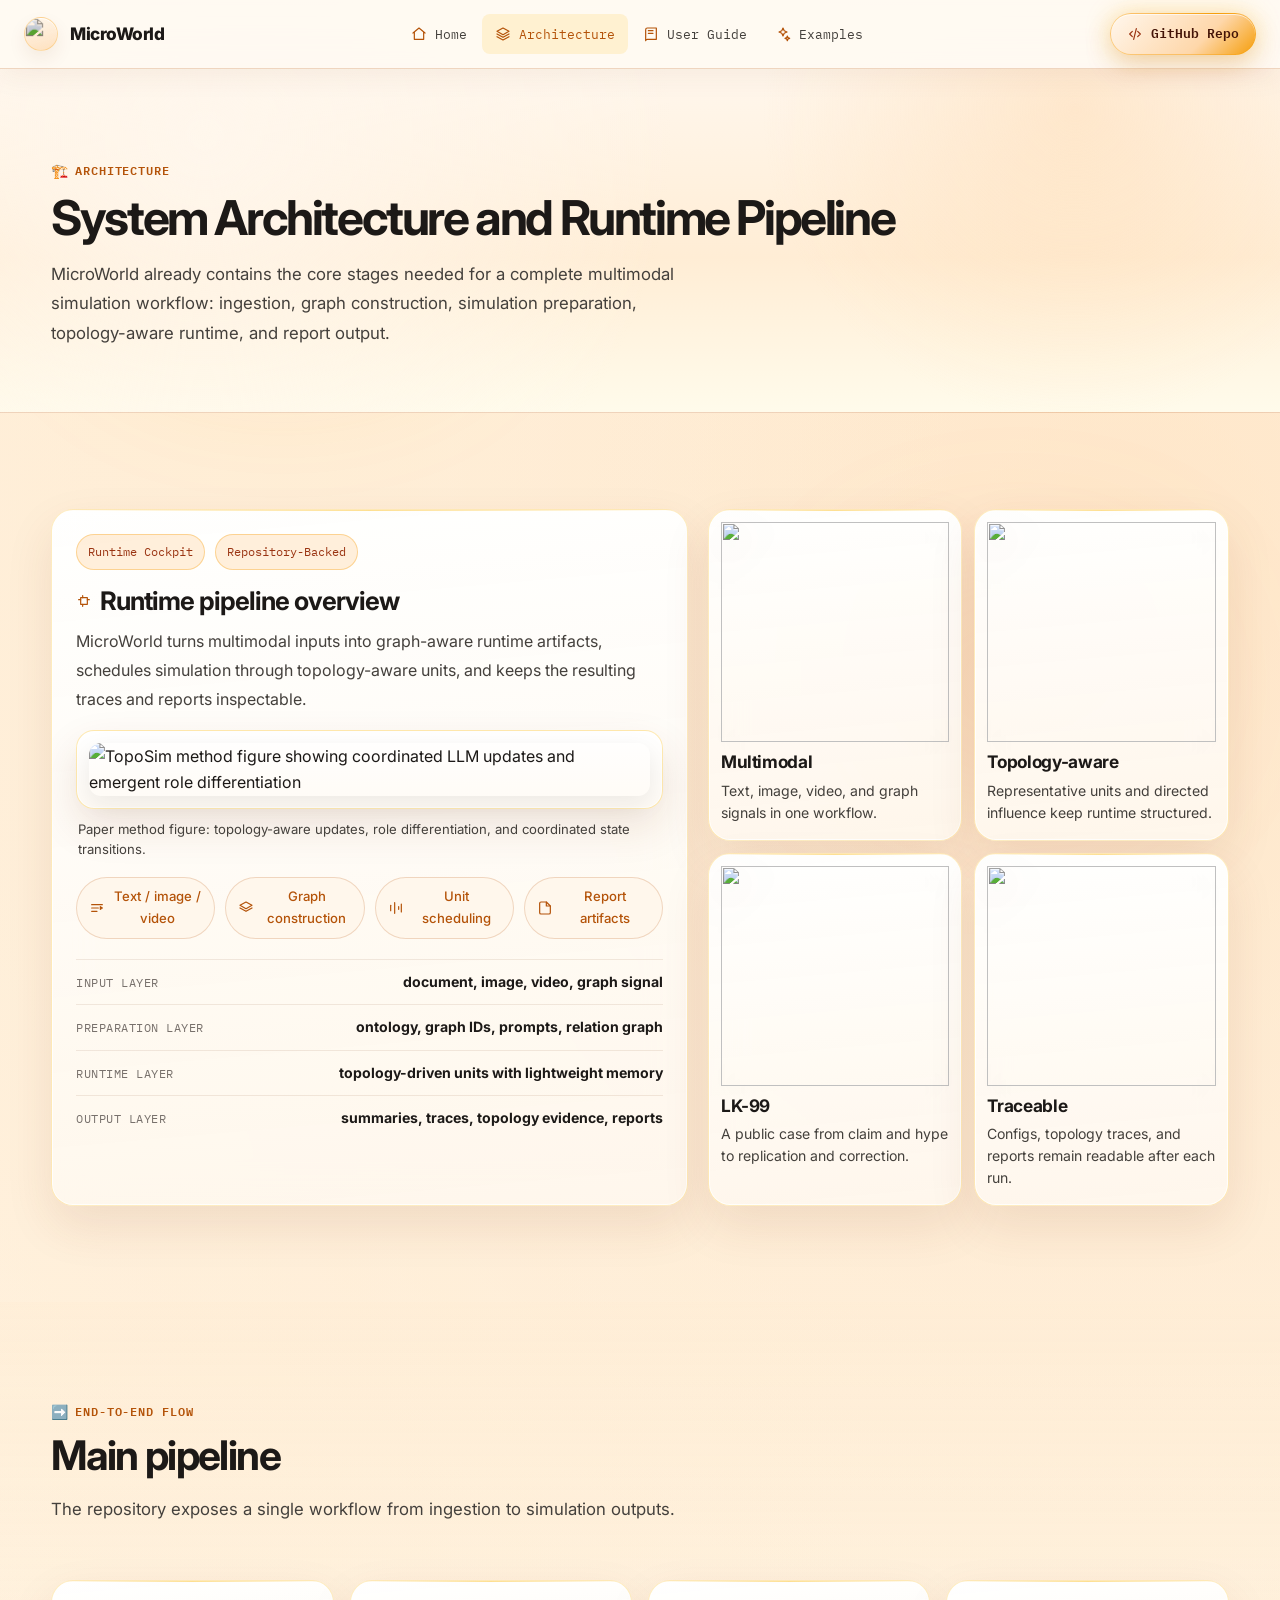
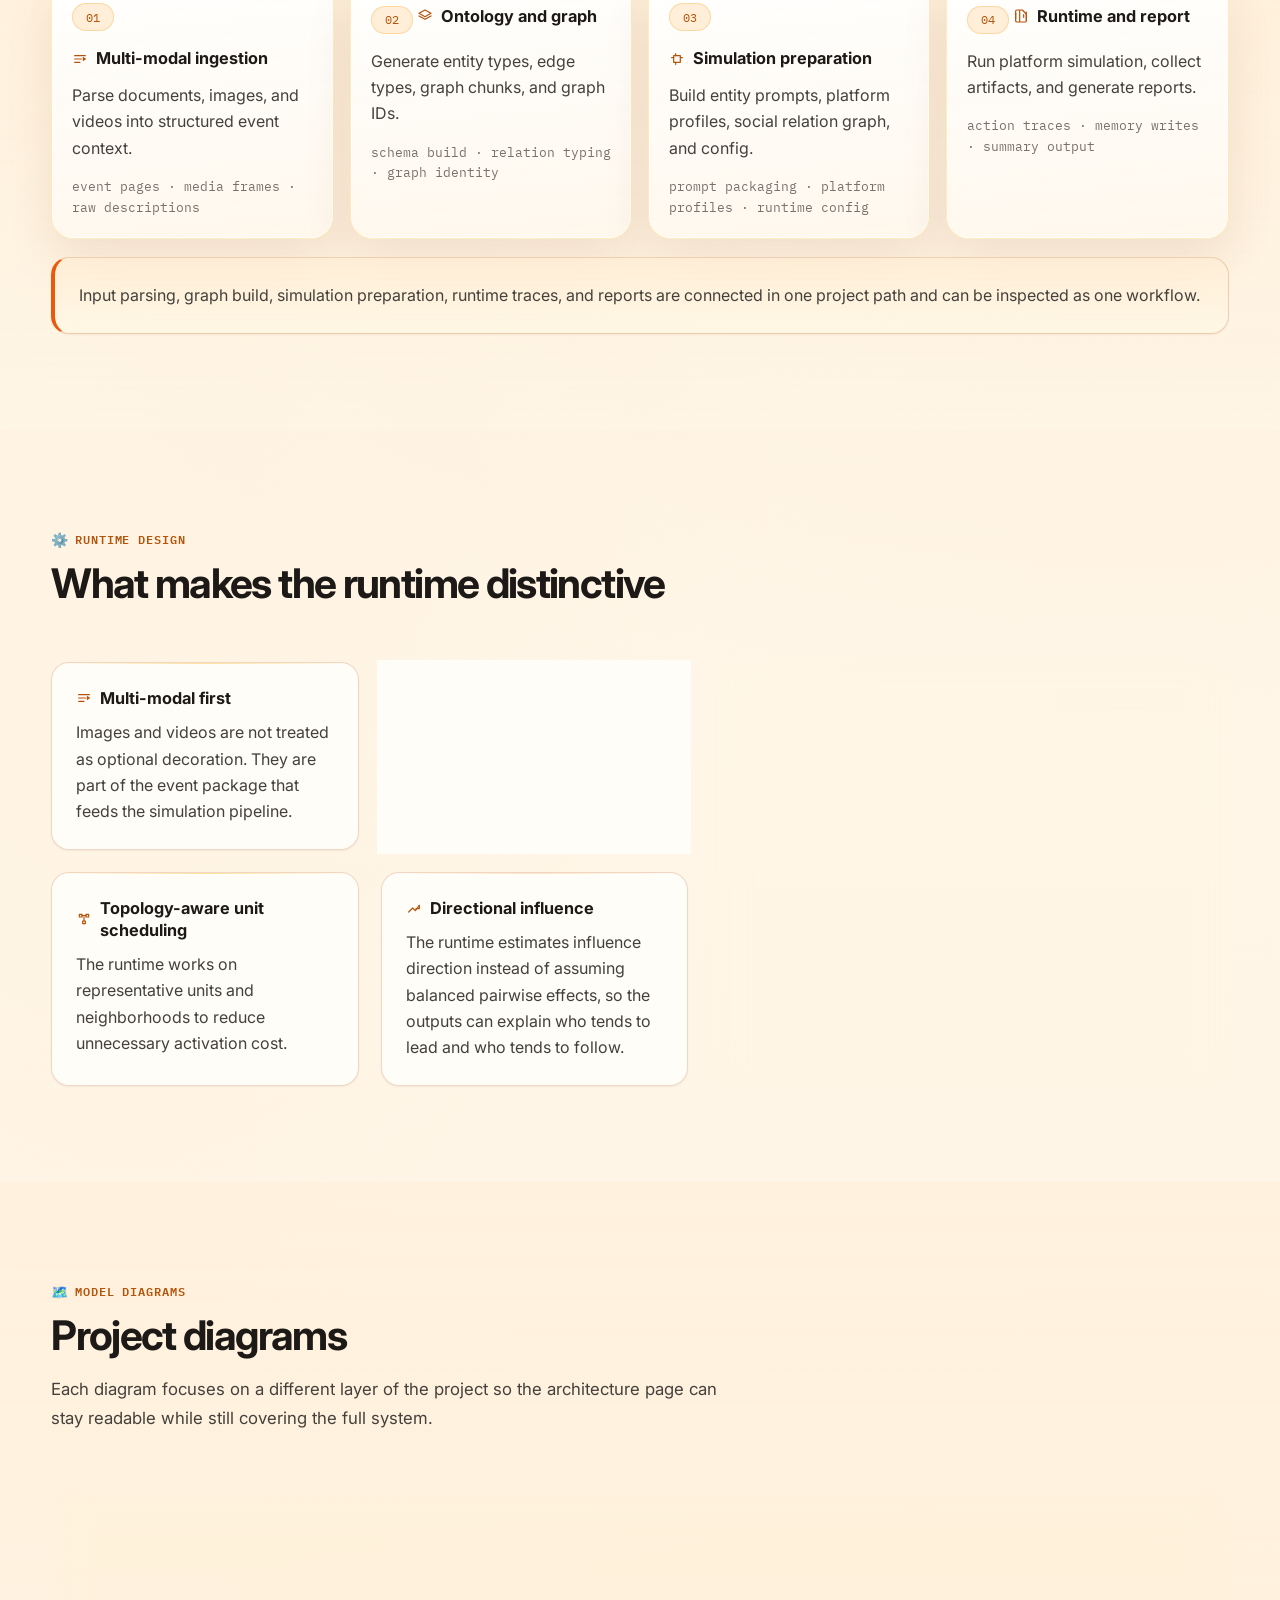
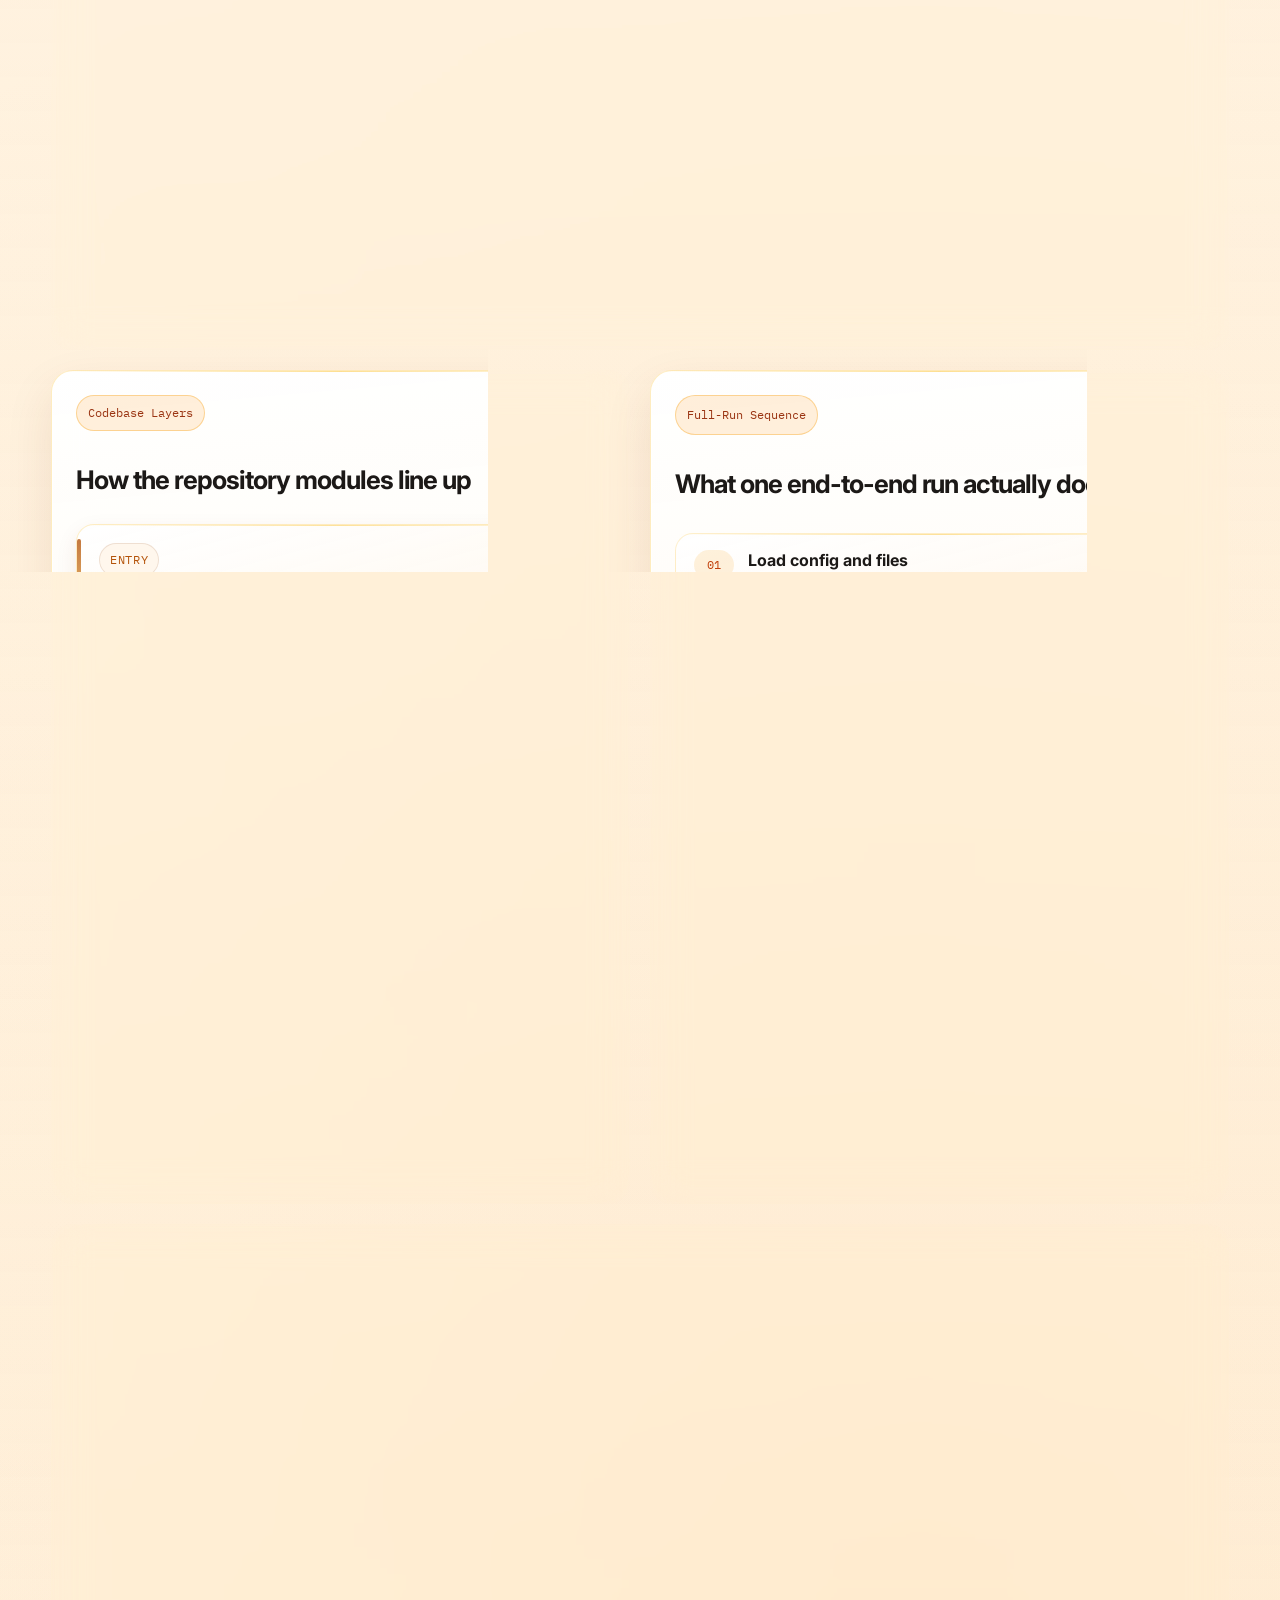
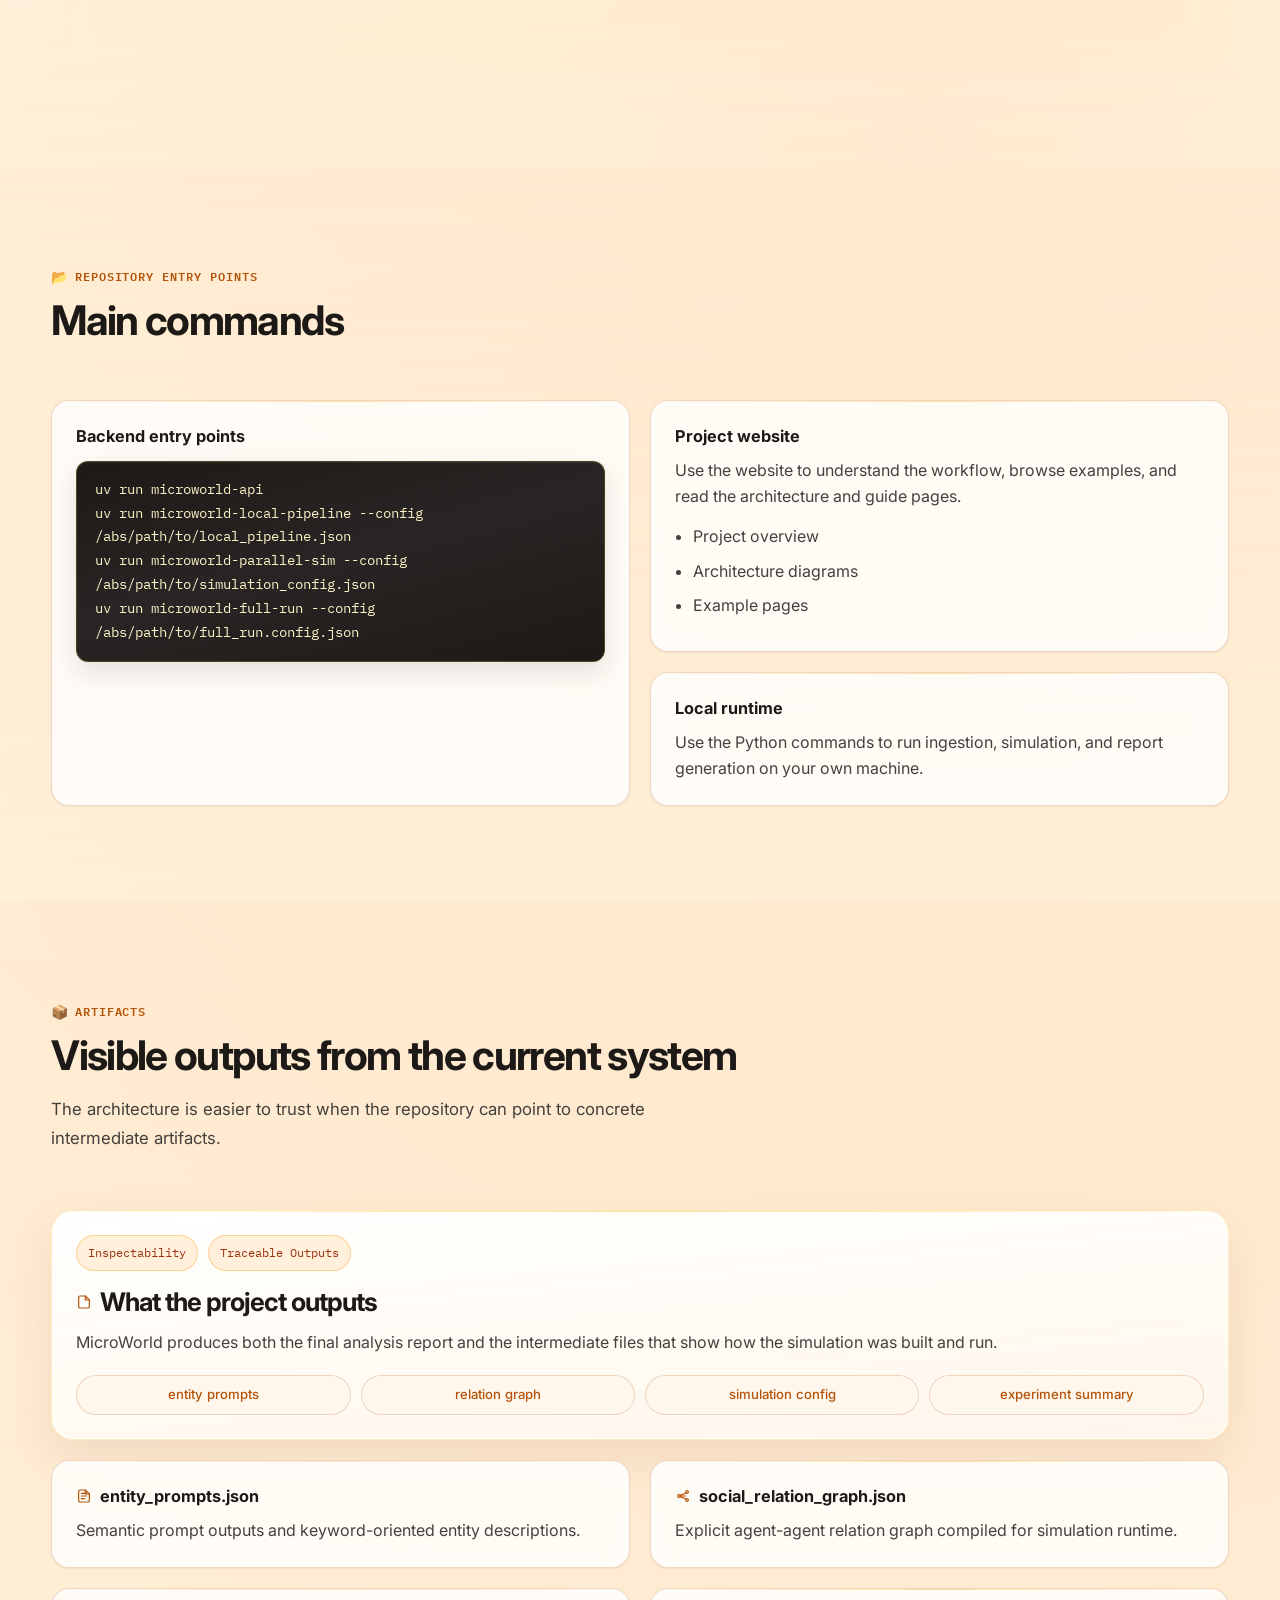
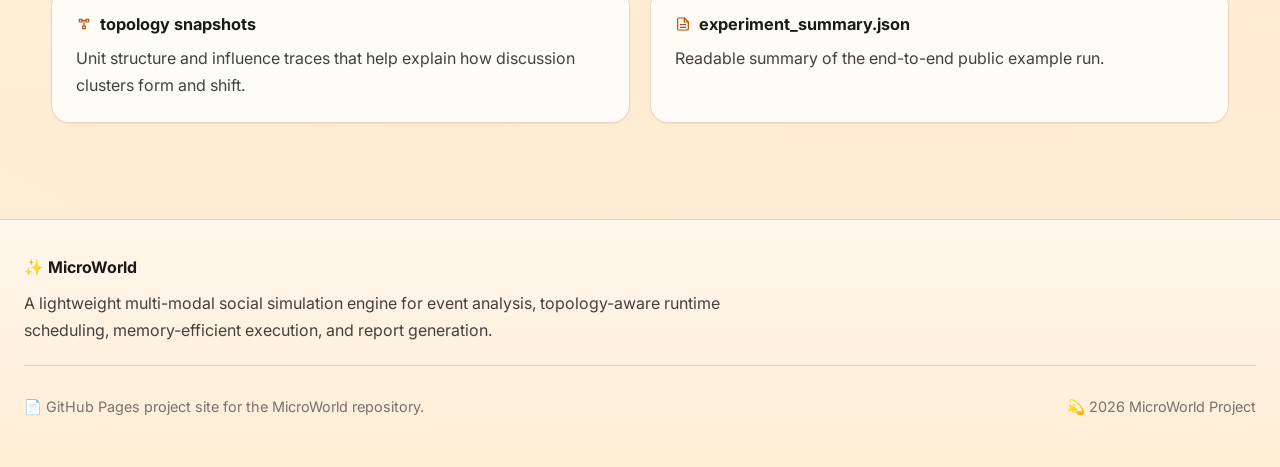
==== commit cd849acf: "Scale architecture card visuals up" ====
--- a/docs/architecture.html
+++ b/docs/architecture.html
@@ -11,7 +11,7 @@
       href="https://fonts.googleapis.com/css2?family=Inter:wght@400;500;600;700;800&family=IBM+Plex+Mono:wght@400;500;600&display=swap"
       rel="stylesheet"
     />
-    <link rel="stylesheet" href="./styles.css?v=20260424" />
+    <link rel="stylesheet" href="./styles.css?v=20260429" />
   </head>
   <body
     data-page="architecture"
@@ -79,69 +79,24 @@
 
           <div class="status-grid">
             <article class="status-card">
-              <span class="status-icon" aria-hidden="true"><svg class="ui-icon" viewBox="0 0 24 24"><path d="M4 7h16"></path><path d="M4 12h10"></path><path d="M4 17h8"></path><path d="m17 10 3 2-3 2Z"></path></svg></span>
-              <span class="status-label">Input Scope</span>
+              <div class="status-visual" aria-hidden="true"><img src="./assets/architecture-status/multimodal-ref.png" alt="" /></div>
               <strong>Multimodal</strong>
-              <p>Text, images, videos, and graph signals enter the same workflow.</p>
-              <div class="status-illustration status-illustration-input" aria-hidden="true">
-                <svg viewBox="0 0 240 84">
-                  <rect x="18" y="18" width="54" height="40" rx="10"></rect>
-                  <path d="M34 34h22M34 42h16"></path>
-                  <rect x="92" y="12" width="54" height="46" rx="12"></rect>
-                  <circle cx="110" cy="29" r="7"></circle>
-                  <path d="m100 48 12-10 10 8 8-6 10 8"></path>
-                  <rect x="166" y="20" width="56" height="36" rx="12"></rect>
-                  <path d="m184 34 12-7 12 7v8l-12 7-12-7Z"></path>
-                </svg>
-              </div>
+              <p>Text, image, video, and graph signals in one workflow.</p>
             </article>
             <article class="status-card">
-              <span class="status-icon" aria-hidden="true"><svg class="ui-icon" viewBox="0 0 24 24"><path d="M4 16V8"></path><path d="M10 20V4"></path><path d="M16 14V10"></path><path d="M20 18V6"></path></svg></span>
-              <span class="status-label">Runtime Focus</span>
+              <div class="status-visual" aria-hidden="true"><img src="./assets/architecture-status/topology-ref.png" alt="" /></div>
               <strong>Topology-aware</strong>
-              <p>Representative units and directed influence keep the runtime efficient and structured.</p>
-              <div class="status-illustration status-illustration-runtime" aria-hidden="true">
-                <svg viewBox="0 0 240 84">
-                  <circle cx="42" cy="42" r="10"></circle>
-                  <circle cx="104" cy="24" r="10"></circle>
-                  <circle cx="108" cy="60" r="10"></circle>
-                  <circle cx="176" cy="20" r="10"></circle>
-                  <circle cx="196" cy="54" r="10"></circle>
-                  <path d="M52 39 94 27M50 46l48 10M114 24h52M117 55l69-3M177 29l14 17"></path>
-                </svg>
-              </div>
+              <p>Representative units and directed influence keep runtime structured.</p>
             </article>
             <article class="status-card">
-              <span class="status-icon" aria-hidden="true"><svg class="ui-icon" viewBox="0 0 24 24"><path d="m12 3 1.8 4.2L18 9l-4.2 1.8L12 15l-1.8-4.2L6 9l4.2-1.8L12 3Z"></path><path d="m18.5 15 1 2.5 2.5 1-2.5 1-1 2.5-1-2.5-2.5-1 2.5-1 1-2.5Z"></path></svg></span>
-              <span class="status-label">Demo Surface</span>
+              <div class="status-visual" aria-hidden="true"><img src="./assets/architecture-status/lk99-ref.png" alt="" /></div>
               <strong>LK-99</strong>
-              <p>A public walkthrough from claim and hype to replication and correction.</p>
-              <div class="status-illustration status-illustration-demo" aria-hidden="true">
-                <svg viewBox="0 0 240 84">
-                  <rect x="18" y="18" width="60" height="42" rx="14"></rect>
-                  <path d="M34 31h28M34 40h20M34 49h24"></path>
-                  <path d="M98 42h42"></path>
-                  <path d="m130 34 10 8-10 8"></path>
-                  <rect x="158" y="14" width="64" height="50" rx="16"></rect>
-                  <path d="M176 30h28M176 41h20M176 52h24"></path>
-                </svg>
-              </div>
+              <p>A public case from claim and hype to replication and correction.</p>
             </article>
             <article class="status-card">
-              <span class="status-icon" aria-hidden="true"><svg class="ui-icon" viewBox="0 0 24 24"><path d="M14 3H6a2 2 0 0 0-2 2v14a2 2 0 0 0 2 2h12a2 2 0 0 0 2-2V9Z"></path><path d="M14 3v6h6"></path><path d="M8 13h8"></path><path d="M8 17h6"></path></svg></span>
-              <span class="status-label">Output Style</span>
+              <div class="status-visual" aria-hidden="true"><img src="./assets/architecture-status/traceable-ref.png" alt="" /></div>
               <strong>Traceable</strong>
               <p>Configs, topology traces, and reports remain readable after each run.</p>
-              <div class="status-illustration status-illustration-output" aria-hidden="true">
-                <svg viewBox="0 0 240 84">
-                  <rect x="22" y="14" width="52" height="54" rx="12"></rect>
-                  <path d="M38 29h20M38 39h20M38 49h14"></path>
-                  <rect x="94" y="20" width="50" height="40" rx="12"></rect>
-                  <path d="M108 34h22M108 44h16"></path>
-                  <rect x="164" y="10" width="54" height="58" rx="12"></rect>
-                  <path d="M180 24h22M180 34h22M180 44h18M180 54h14"></path>
-                </svg>
-              </div>
             </article>
           </div>
         </div>
--- a/docs/styles.css
+++ b/docs/styles.css
@@ -1366,8 +1366,26 @@
 .status-card {
   display: flex;
   flex-direction: column;
-  padding: 18px;
-  min-height: 124px;
+  padding: 12px 12px 16px;
+  min-height: 0;
+}
+
+.status-visual {
+  display: flex;
+  align-items: center;
+  justify-content: center;
+  min-height: 220px;
+  margin: 0 0 10px;
+}
+
+.status-visual img {
+  display: block;
+  width: 100%;
+  height: 100%;
+  max-width: none;
+  max-height: none;
+  object-fit: contain;
+  filter: drop-shadow(0 10px 18px rgba(120, 53, 15, 0.08));
 }
 
 .status-label {
@@ -1403,47 +1421,17 @@
 
 .status-card strong {
   display: block;
-  margin-bottom: 10px;
-  font-size: 1.55rem;
-  line-height: 1.05;
-  letter-spacing: -0.04em;
+  margin-bottom: 8px;
+  font-size: 1.08rem;
+  line-height: 1.15;
+  letter-spacing: -0.02em;
 }
 
 .status-card p {
   margin: 0;
   color: var(--text-secondary);
-}
-
-.status-illustration {
-  margin-top: auto;
-  padding-top: 16px;
-  opacity: 0.9;
-}
-
-.status-illustration svg {
-  display: block;
-  width: 100%;
-  height: auto;
-  stroke-width: 2.1;
-  stroke-linecap: round;
-  stroke-linejoin: round;
-  fill: none;
-}
-
-.status-illustration-input svg {
-  stroke: rgba(217, 119, 6, 0.32);
-}
-
-.status-illustration-runtime svg {
-  stroke: rgba(180, 83, 9, 0.34);
-}
-
-.status-illustration-demo svg {
-  stroke: rgba(234, 88, 12, 0.32);
-}
-
-.status-illustration-output svg {
-  stroke: rgba(146, 64, 14, 0.3);
+  font-size: 0.88rem;
+  line-height: 1.55;
 }
 
 .pipeline-shell {
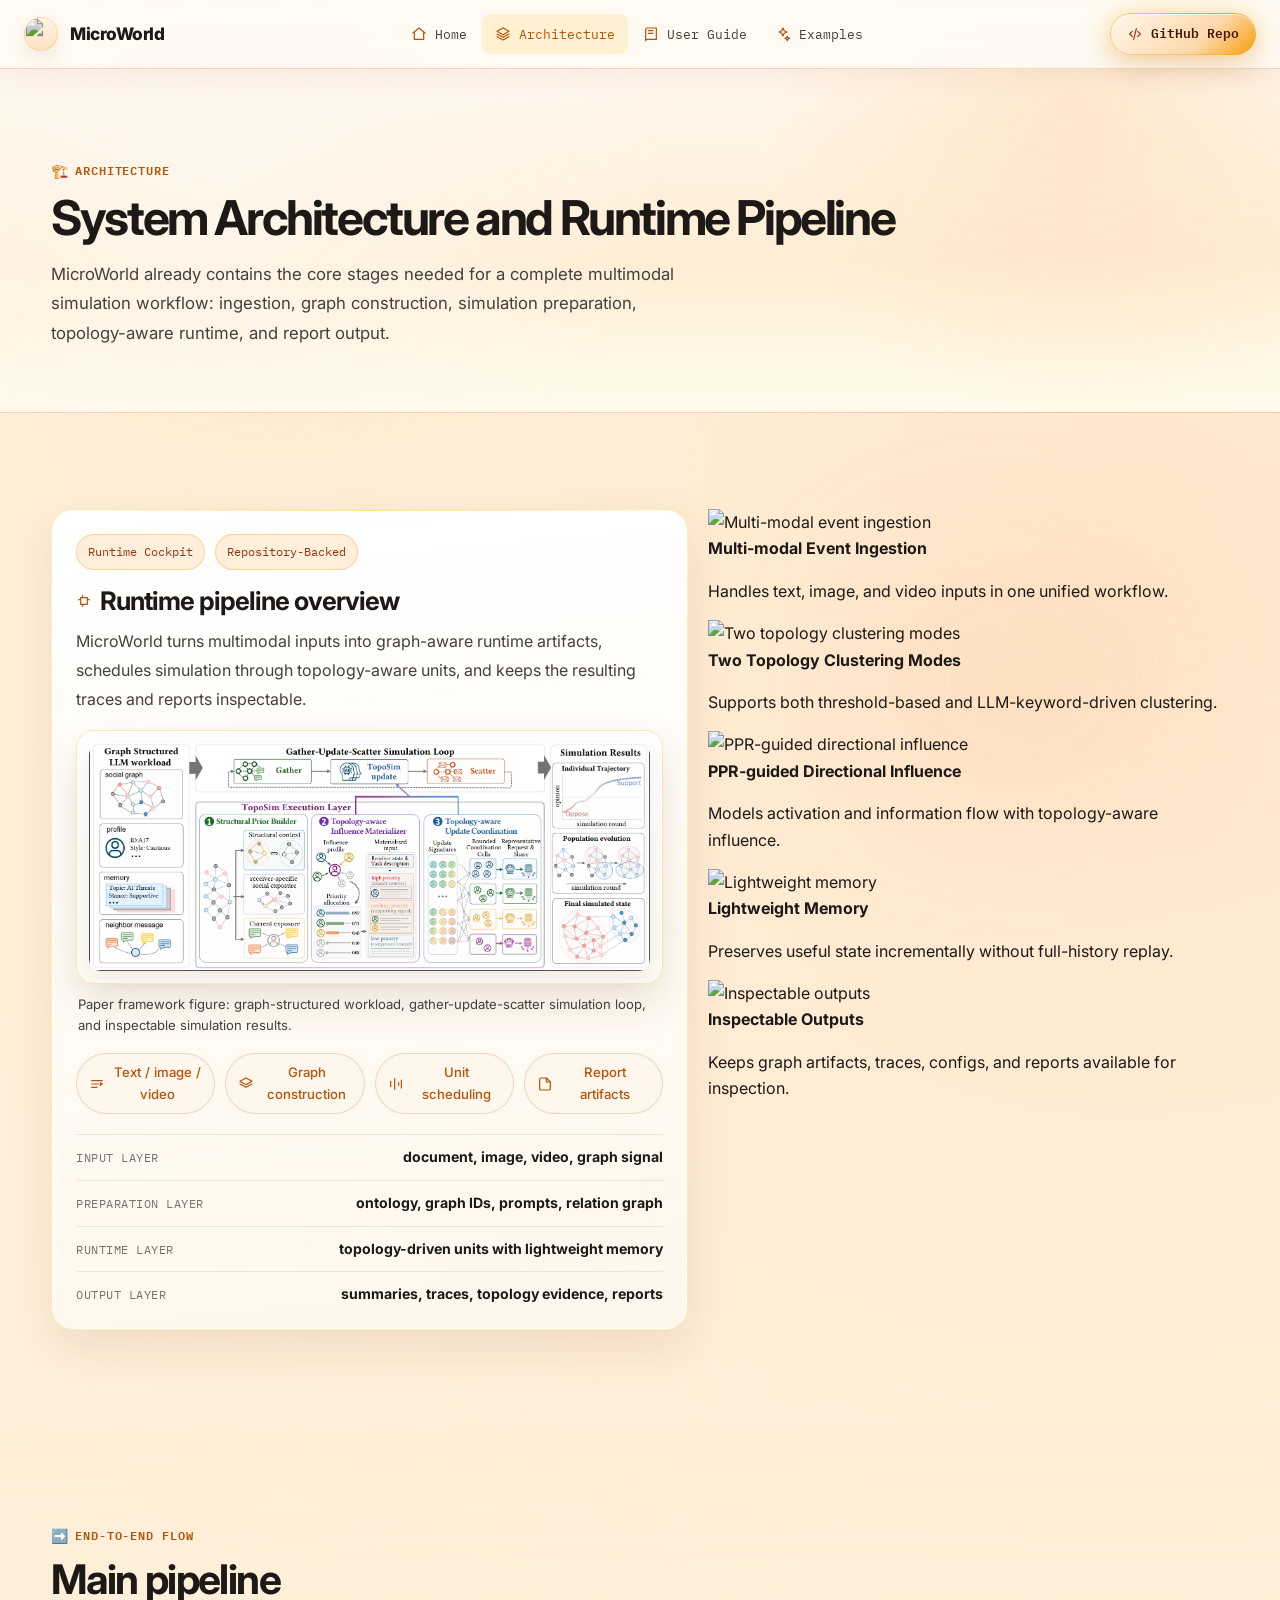
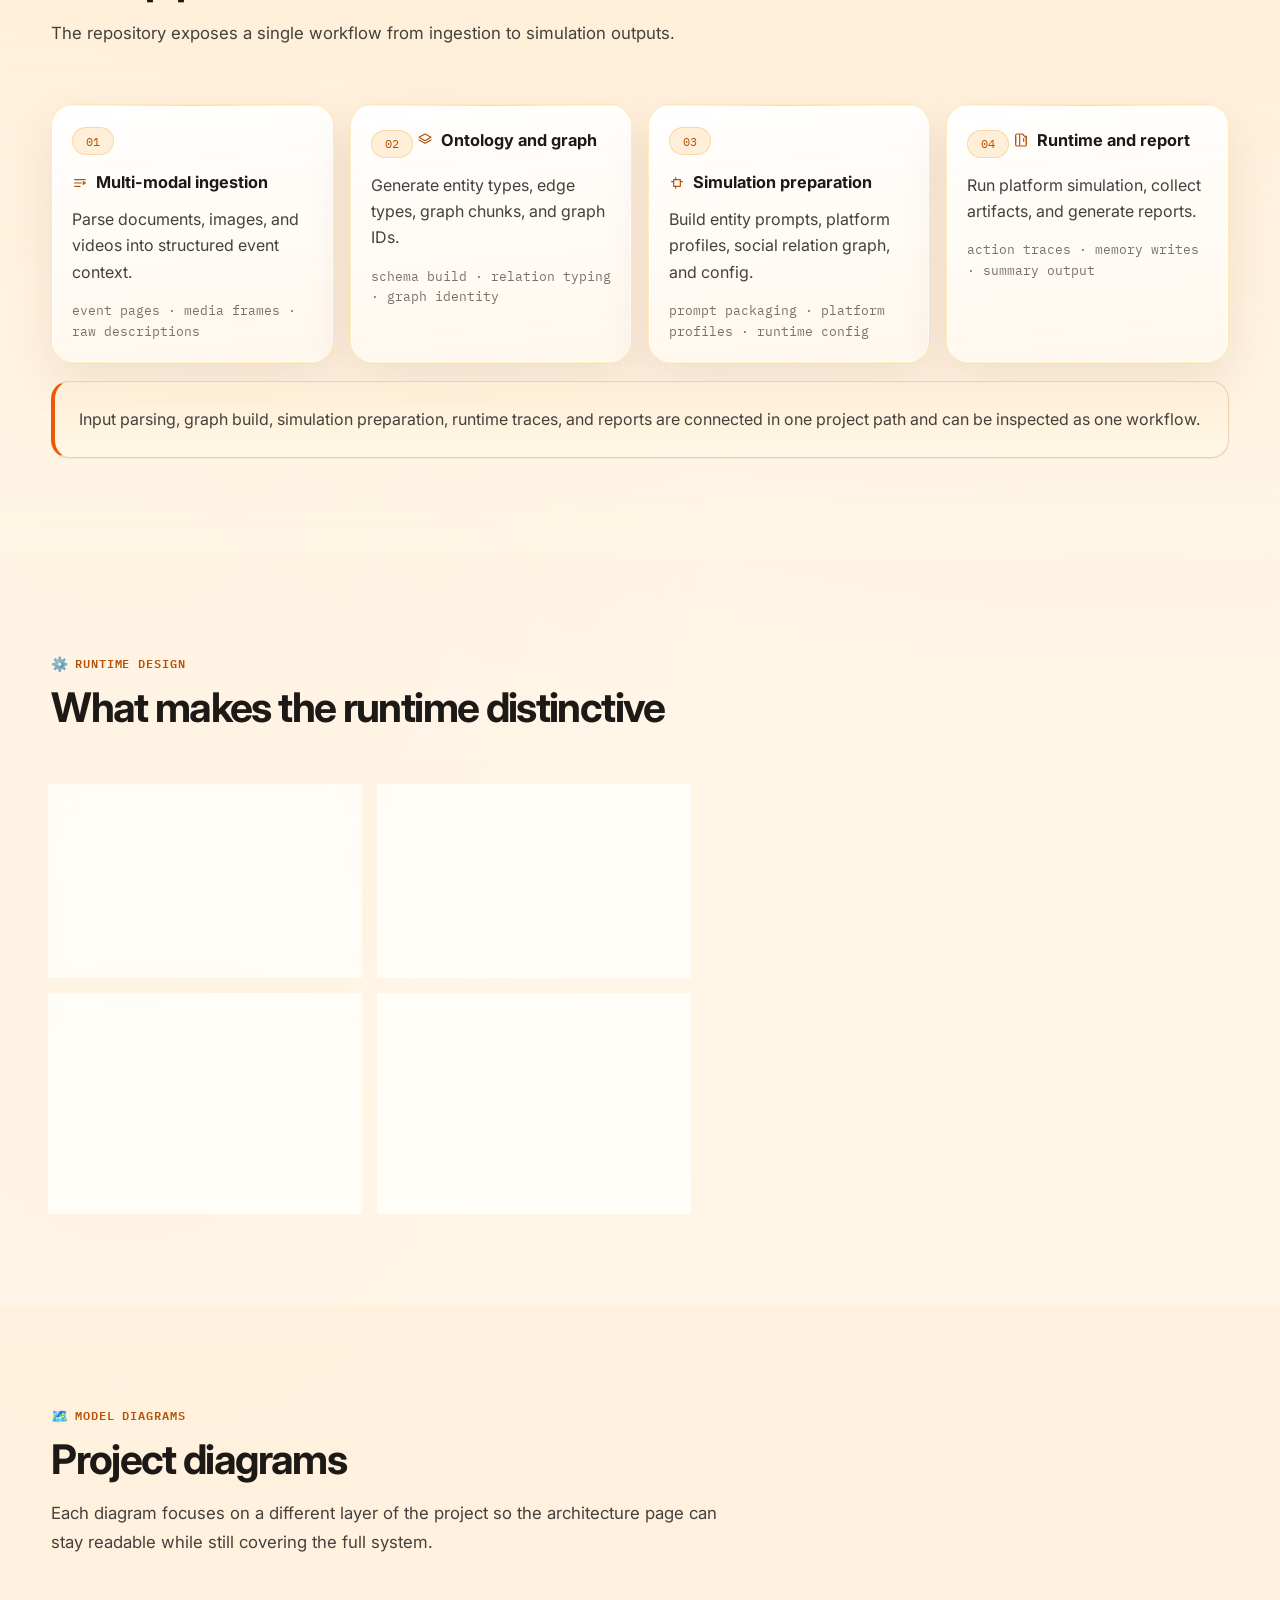
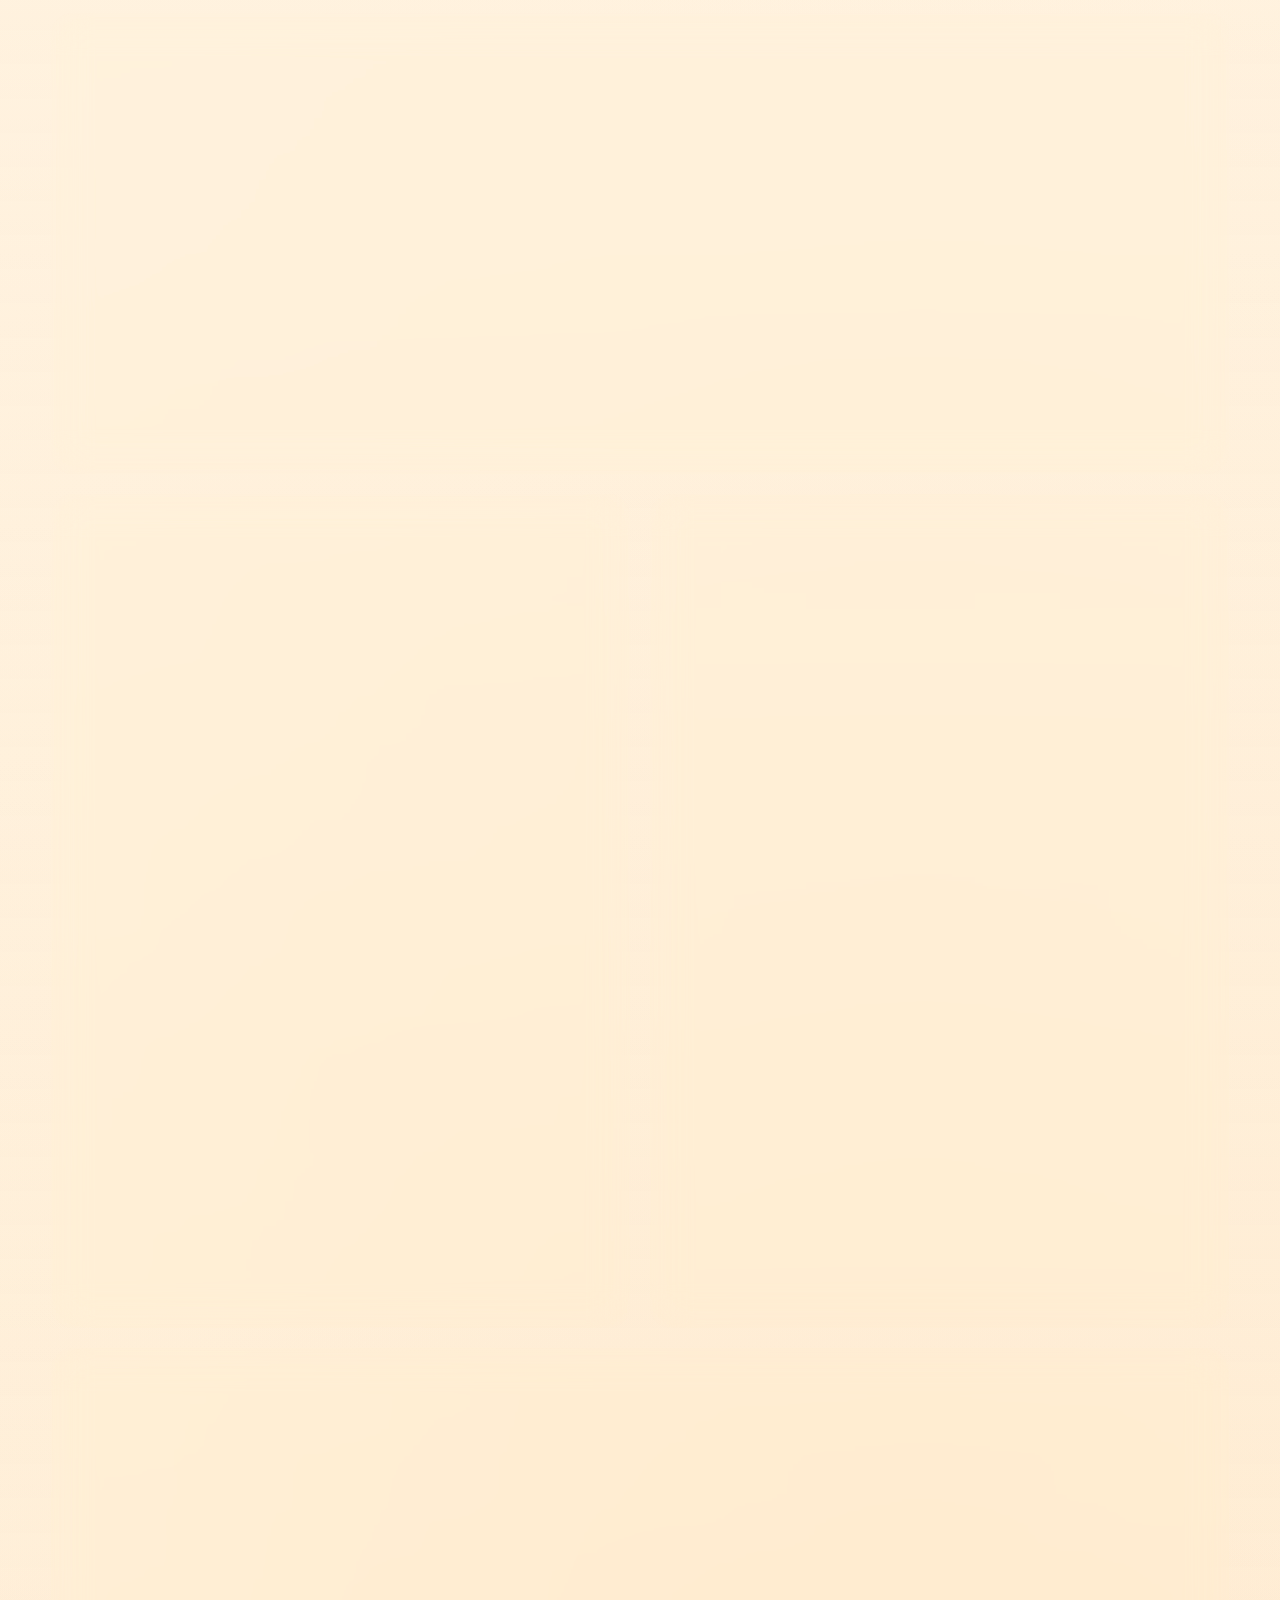
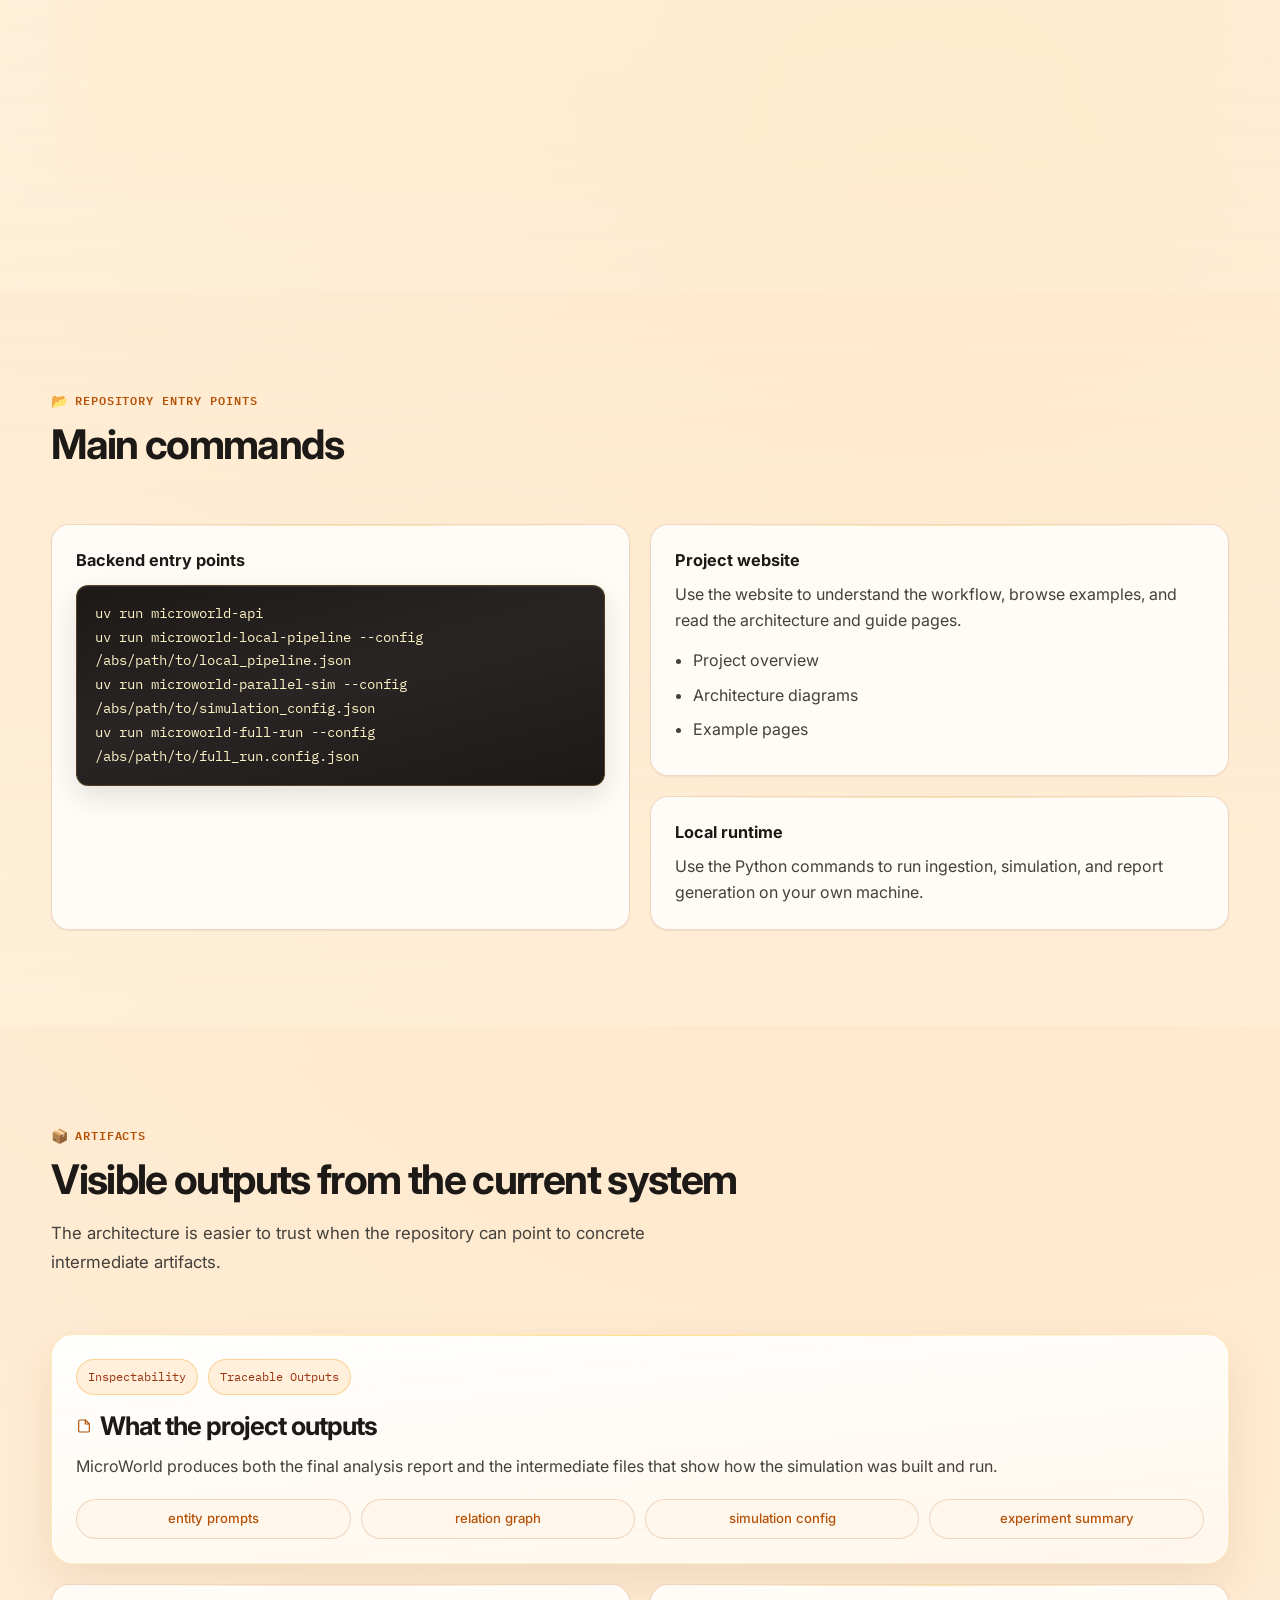
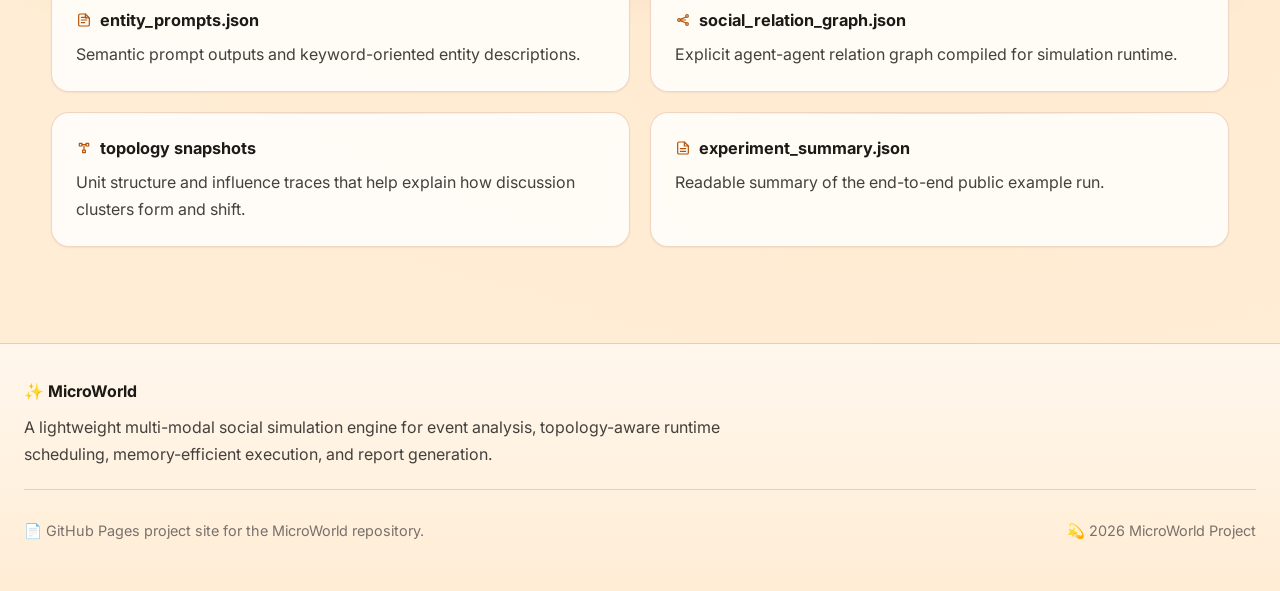
==== commit b6fb9931: "Update README and site paper figures" ====
--- a/docs/architecture.html
+++ b/docs/architecture.html
@@ -11,7 +11,7 @@
       href="https://fonts.googleapis.com/css2?family=Inter:wght@400;500;600;700;800&family=IBM+Plex+Mono:wght@400;500;600&display=swap"
       rel="stylesheet"
     />
-    <link rel="stylesheet" href="./styles.css?v=20260429" />
+    <link rel="stylesheet" href="./styles.css?v=20260501" />
   </head>
   <body
     data-page="architecture"
@@ -35,7 +35,7 @@
 
     <section class="section reveal">
       <div class="container">
-        <div class="system-cockpit">
+        <div class="system-cockpit architecture-cockpit">
           <article class="signal-board signal-board-large">
             <div class="board-topline">
               <span class="board-tag">Runtime Cockpit</span>
@@ -48,9 +48,9 @@
               keeps the resulting traces and reports inspectable.
             </p>
             <div class="paper-image-frame architecture-paper-image">
-              <img src="./assets/method.png" alt="TopoSim method figure showing coordinated LLM updates and emergent role differentiation" />
-            </div>
-            <p class="paper-image-caption">Paper method figure: topology-aware updates, role differentiation, and coordinated state transitions.</p>
+              <img src="./assets/paper-figures/framework.png" alt="MicroWorld graph-structured simulation framework with gather-update-scatter loop and simulation results" />
+            </div>
+            <p class="paper-image-caption">Paper framework figure: graph-structured workload, gather-update-scatter simulation loop, and inspectable simulation results.</p>
             <div class="command-chip-row">
               <span class="command-chip"><svg class="ui-icon" viewBox="0 0 24 24" aria-hidden="true"><path d="M4 7h16"></path><path d="M4 12h10"></path><path d="M4 17h8"></path><path d="m17 10 3 2-3 2Z"></path></svg><span>Text / image / video</span></span>
               <span class="command-chip"><svg class="ui-icon" viewBox="0 0 24 24" aria-hidden="true"><path d="M12 3 3 8l9 5 9-5-9-5Z"></path><path d="m3 12 9 5 9-5"></path></svg><span>Graph construction</span></span>
@@ -76,27 +76,41 @@
               </div>
             </div>
           </article>
-
-          <div class="status-grid">
-            <article class="status-card">
-              <div class="status-visual" aria-hidden="true"><img src="./assets/architecture-status/multimodal-ref.png" alt="" /></div>
-              <strong>Multimodal</strong>
-              <p>Text, image, video, and graph signals in one workflow.</p>
-            </article>
-            <article class="status-card">
-              <div class="status-visual" aria-hidden="true"><img src="./assets/architecture-status/topology-ref.png" alt="" /></div>
-              <strong>Topology-aware</strong>
-              <p>Representative units and directed influence keep runtime structured.</p>
-            </article>
-            <article class="status-card">
-              <div class="status-visual" aria-hidden="true"><img src="./assets/architecture-status/lk99-ref.png" alt="" /></div>
-              <strong>LK-99</strong>
-              <p>A public case from claim and hype to replication and correction.</p>
-            </article>
-            <article class="status-card">
-              <div class="status-visual" aria-hidden="true"><img src="./assets/architecture-status/traceable-ref.png" alt="" /></div>
-              <strong>Traceable</strong>
-              <p>Configs, topology traces, and reports remain readable after each run.</p>
+          <div class="architecture-contribution-grid">
+            <article class="architecture-contribution-card">
+              <div class="architecture-contribution-media">
+                <img src="./assets/readme-contributions/multimodal-ingestion.png" alt="Multi-modal event ingestion" />
+              </div>
+              <strong>Multi-modal Event Ingestion</strong>
+              <p>Handles text, image, and video inputs in one unified workflow.</p>
+            </article>
+            <article class="architecture-contribution-card">
+              <div class="architecture-contribution-media">
+                <img src="./assets/readme-contributions/topology-clustering.png" alt="Two topology clustering modes" />
+              </div>
+              <strong>Two Topology Clustering Modes</strong>
+              <p>Supports both threshold-based and LLM-keyword-driven clustering.</p>
+            </article>
+            <article class="architecture-contribution-card">
+              <div class="architecture-contribution-media">
+                <img src="./assets/readme-contributions/ppr-influence.png" alt="PPR-guided directional influence" />
+              </div>
+              <strong>PPR-guided Directional Influence</strong>
+              <p>Models activation and information flow with topology-aware influence.</p>
+            </article>
+            <article class="architecture-contribution-card">
+              <div class="architecture-contribution-media">
+                <img src="./assets/readme-contributions/lightweight-memory.png" alt="Lightweight memory" />
+              </div>
+              <strong>Lightweight Memory</strong>
+              <p>Preserves useful state incrementally without full-history replay.</p>
+            </article>
+            <article class="architecture-contribution-card">
+              <div class="architecture-contribution-media">
+                <img src="./assets/readme-contributions/inspectable-outputs.png" alt="Inspectable outputs" />
+              </div>
+              <strong>Inspectable Outputs</strong>
+              <p>Keeps graph artifacts, traces, configs, and reports available for inspection.</p>
             </article>
           </div>
         </div>
